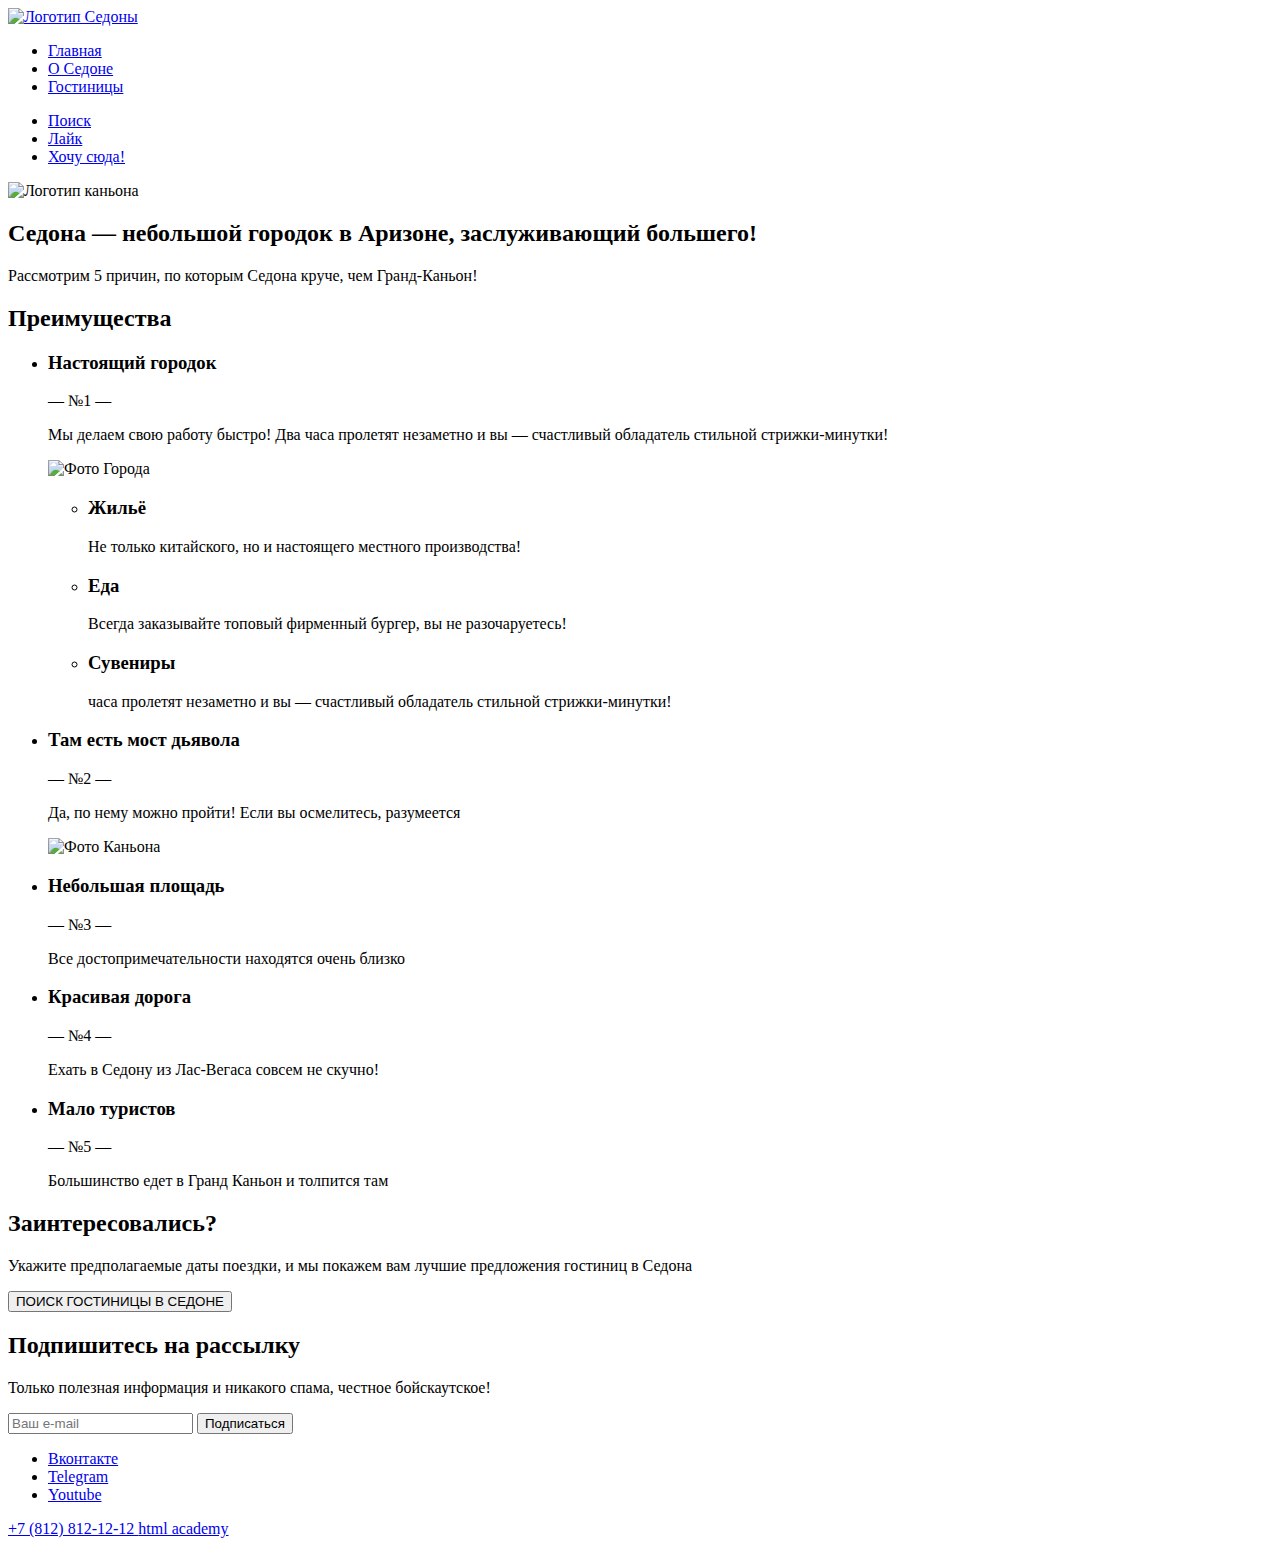
==== index.html @ 9542b3d9 "Дополнительные изменения от 25.05.22" ====
<!DOCTYPE html>
<html lang="ru">
  <head>
    <meta charset="utf-8">
    <title>HTML Academy: Седона</title>
  </head>
  <body>
    <header class="page-header">
      <nav class="navigation">
        <a class="navigation-logo" href="index.html">
          <img class="page-header-logo" alt="Логотип Седоны" src="#">
        </a>
        <ul class="navigation-list">
          <li class="navigation-item">
            <a class="navigation-link" href="#">Главная</a>
          </li>
          <li class="navigation-item">
            <a class="navigation-link" href="catalog.html">О Седоне</a>
          </li>
          <li class="navigation-item">
            <a class="navigation-link" href="catalog.html">Гостиницы</a>
          </li>
        </ul>
        <ul class="navigation-list user-navigation">
          <li class="navigation-item">
            <a class="navigation-link" href="#">Поиск</a>
          </li>
          <li class="navigation-item">
            <a class="navigation-link" href="#">Лайк</a>
          </li>
          <li class="navigation-item">
            <a class="navigation-link" href="#">Хочу сюда!</a>
          </li>
        </ul>
      </nav>
    </header>
    <main class="main-index">
      <div class="welcome-logo">
        <img class="logo-canyon" src="#" alt="Логотип каньона">
      </div>
      <section class="intro">
        <h2 class="intro-title">
          Седона — небольшой городок в Аризоне, заслуживающий большего!
        </h2>
        <p class="intro-text">
          Рассмотрим 5 причин, по которым Седона круче, чем Гранд-Каньон!
        </p>
      </section>
      <section class="advantages">
        <h2 class="visually-hidden">Преимущества</h2>
        <ul class="advantages-list">
          <li class="advantages-item">
            <h3 class="advantages-title">Настоящий городок</h3>
            <p class="advantages-serial-number">— №1 —</p>
            <p class="advantages-list-text">Мы делаем свою работу быстро! Два часа пролетят незаметно и вы — счастливый обладатель стильной стрижки-минутки!</p>
            <img class="advantages-image" src="#" alt="Фото Города">
            <ul class="advantages-extra-list">
              <li class="advantages-extra-list-item">
                <h3 class="advantages-extra-list-title">Жильё</h3>
                <p class="advantages-list-text">Не только китайского, но и настоящего местного производства!</p>
              </li>
              <li class="advantages-extra-list-item">
                <h3 class="advantages-extra-list-title">Еда</h3>
                <p class="advantages-list-text">Всегда заказывайте топовый фирменный бургер, вы не разочаруетесь!</p>
              </li>
              <li class="advantages-extra-list-item">
                <h3 class="advantages-extra-list-title">Сувениры</h3>
                <p class="advantages-list-text">часа пролетят незаметно и вы — счастливый обладатель стильной стрижки-минутки!</p>
              </li>
            </ul>
          </li>
          <li class="advantages-item">
            <h3 class="advantages-title">Там есть мост дьявола</h3>
            <p class="advantages-serial-number">— №2 —</p>
            <p class="advantages-list-text">Да, по нему можно пройти! Если вы осмелитесь, разумеется</p>
            <img class="advantages-image" src="#" alt="Фото Каньона">
          </li>
          <li class="advantages-item">
            <h3 class="advantages-title">Небольшая площадь</h3>
            <p class="advantages-serial-number">— №3 —</p>
            <p class="advantages-list-text">Все достопримечательности находятся очень близко</p>
          </li>
          <li class="advantages-item">
            <h3 class="advantages-title">Красивая дорога</h3>
            <p class="advantages-serial-number">— №4 —</p>
            <p class="advantages-list-text">Ехать в Седону из Лас-Вегаса совсем не скучно!</p>
          </li>
          <li class="advantages-item">
            <h3 class="advantages-title">Мало туристов</h3>
            <p class="advantages-serial-number">— №5 —</p>
            <p class="advantages-list-text">Большинство едет в Гранд Каньон и толпится там</p>
          </li>
        </ul>
      </section>
      <section class="search-hotels-intro">
        <h2 class="search-hotels-intro-title">
         Заинтересовались?
        </h2>
        <p class="search-hotels-intro-text">
          Укажите предполагаемые даты поездки, и мы покажем вам лучшие предложения гостиниц в Седона
        </p>
        <button class="button search-hotels-intro-button" type="submit">ПОИСК ГОСТИНИЦЫ В СЕДОНЕ</button>
      </section>
      <section class="newsletter">
        <h2 class="newsletter-title">
          Подпишитесь на рассылку
        </h2>
        <p class="newsletter-text">
          Только полезная информация и никакого спама, честное бойскаутское!
        </p>
        <form class="newsletter-input" action="https://echo.htmlacademy.ru/" method="post">
          <input type="text" id="newsletter-input" name="newsletter-input" placeholder="Ваш e-mail">
          <button class="button newsletter-button" type="submit">Подписаться</button>
        </form>
      </section>
    </main>
    <footer class="page-footer">
      <ul class="social-list">
        <li class="social-item">
          <a class="social-link" href="https://vk.com/htmlacademy">
            <span class="visually-hidden">Вконтакте</span>
          </a>
        </li>
        <li class="social-item">
          <a class="social-link" href="https://t.me/htmlacademy">
            <span class="visually-hidden">Telegram</span>
          </a>
        </li>
        <li class="social-item">
          <a class="social-link" href="https://www.youtube.com/user/htmlacademy">
            <span class="visually-hidden">Youtube</span>
          </a>
        </li>
      </ul>
      <a class="footer-phone-link" href="tel:+78128121212">
        +7 (812) 812-12-12
      </a>
      <a class="copyright-link" href="https://htmlacademy.ru">
        <span class="visually-hidden">html academy</span>
      </a>
    </footer>
  </body>
</html>
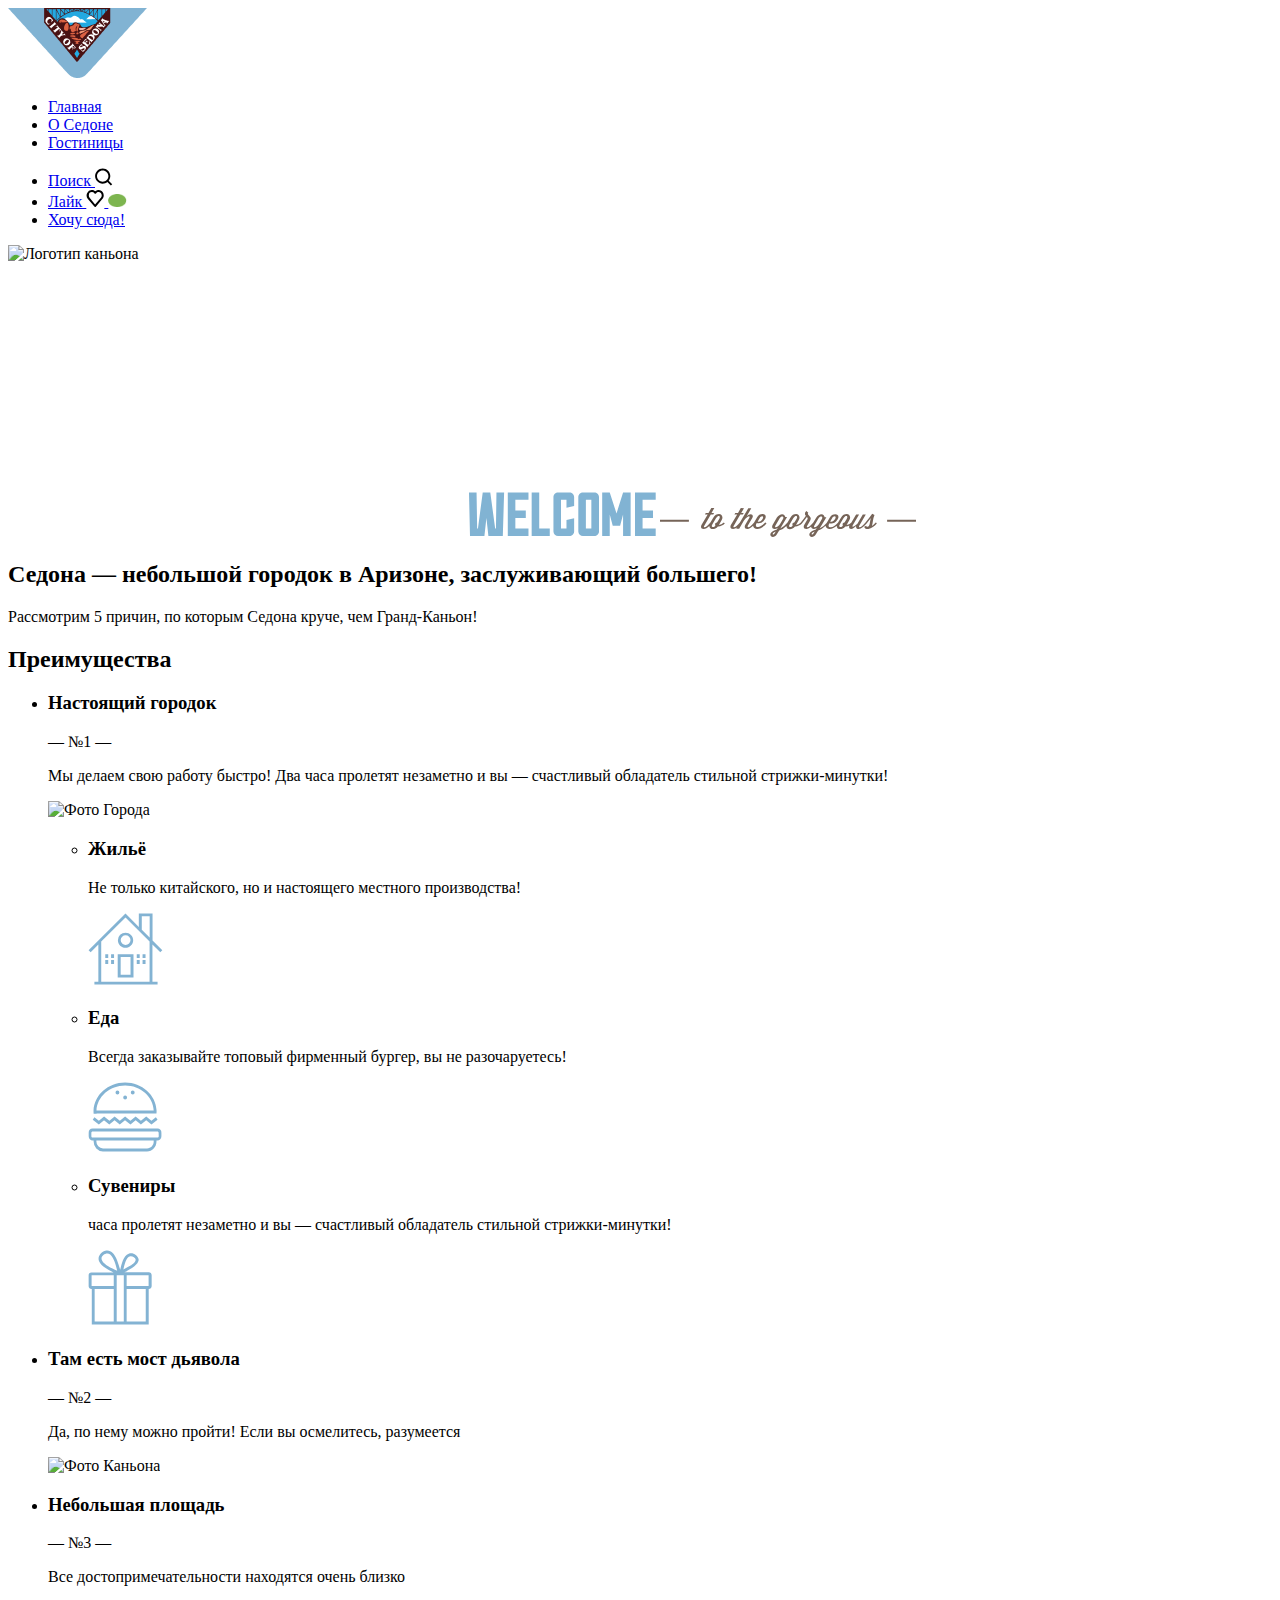
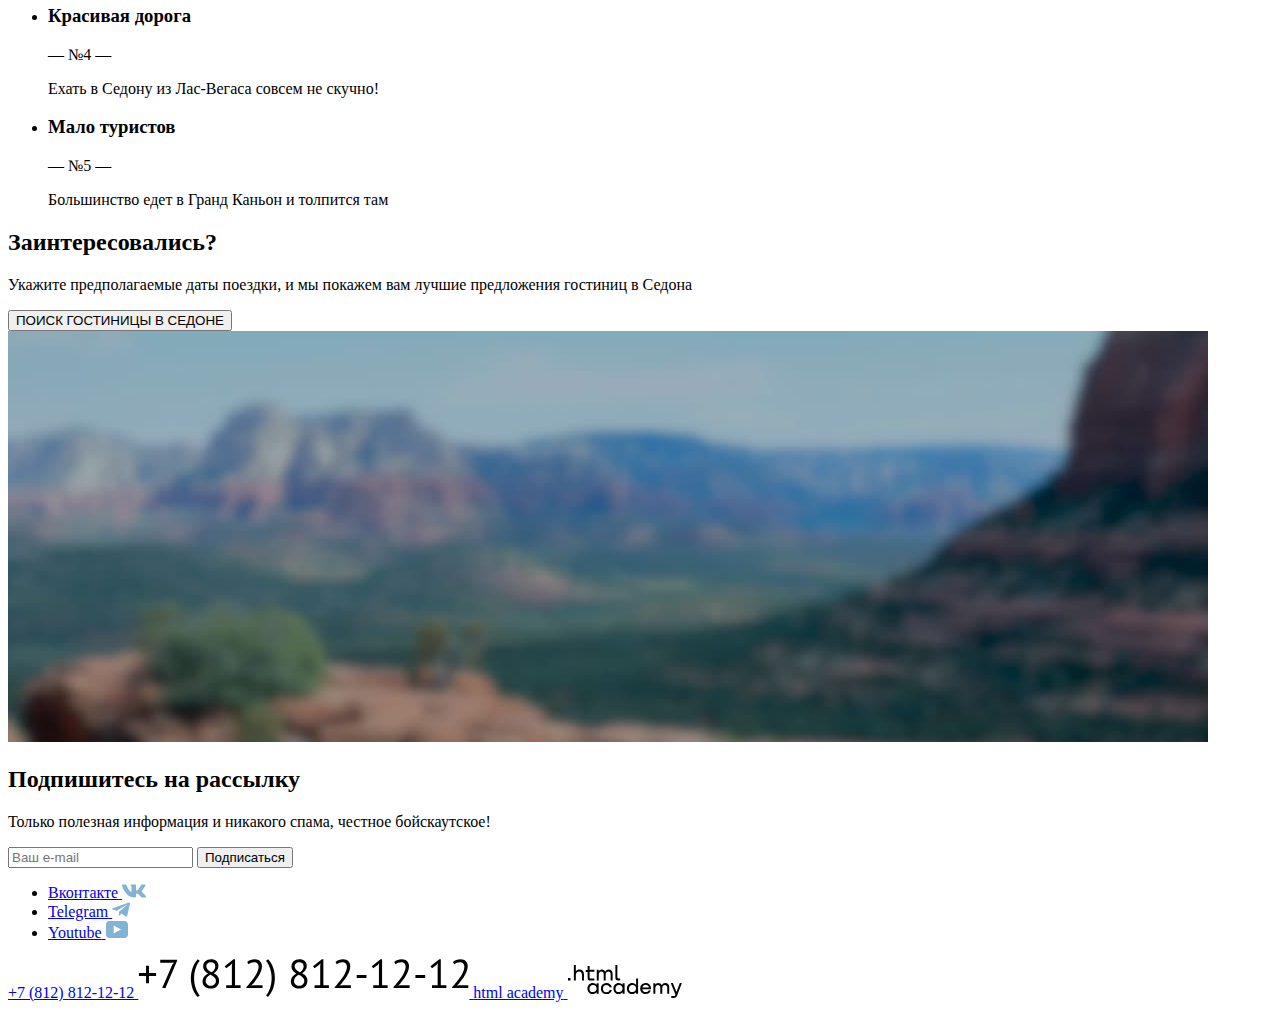
==== commit f7cf64ed: "Подключение графики 28.05.22" ====
--- a/index.html
+++ b/index.html
@@ -8,7 +8,7 @@
     <header class="page-header">
       <nav class="navigation">
         <a class="navigation-logo" href="index.html">
-          <img class="page-header-logo" alt="Логотип Седоны" src="#">
+          <img class="page-header-logo" alt="Логотип Седоны" src="images/logo.png" width="139" height="70">
         </a>
         <ul class="navigation-list">
           <li class="navigation-item">
@@ -23,10 +23,21 @@
         </ul>
         <ul class="navigation-list user-navigation">
           <li class="navigation-item">
-            <a class="navigation-link" href="#">Поиск</a>
+            <a class="navigation-link" href="#">
+              <span class="visually-hidden">
+                Поиск
+              </span>
+              <img class="page-header-search" alt="Поиск" src="images/search.svg" width="18.05" height="18.1">
+            </a>
           </li>
           <li class="navigation-item">
-            <a class="navigation-link" href="#">Лайк</a>
+            <a class="navigation-link" href="#">
+              <span class="visually-hidden">
+                Лайк
+              </span>
+              <img class="page-header-like" alt="Лайк" src="images/favorite.svg" width="18.05" height="17">
+              <img class="page-header-number-like" alt="Количество лайков" src="images/rectangle.png" width="19.05" height="13">
+            </a>
           </li>
           <li class="navigation-item">
             <a class="navigation-link" href="#">Хочу сюда!</a>
@@ -36,7 +47,11 @@
     </header>
     <main class="main-index">
       <div class="welcome-logo">
-        <img class="logo-canyon" src="#" alt="Логотип каньона">
+        <img class="logo-canyon" src="images/index-background.jpg" alt="Логотип каньона" width="1200" height="485">
+        <img class="logo-canyon-footer" src="images/index-background-footer.svg" alt="Нижняя часть логотипа" width="1200" height="57">
+        <img class="signature-sedona" alt="Седона приветствие" src="images/sedona.svg" width="456.7" height="212.77">
+        <img class="signature-welcome" alt="Welcome" src="images/welcome.svg" width="187.7" height="44.7">
+        <img class="signature" alt="To the gorgeous" src="images/gorgeous.svg" width="256" height="28.78">
       </div>
       <section class="intro">
         <h2 class="intro-title">
@@ -53,42 +68,45 @@
             <h3 class="advantages-title">Настоящий городок</h3>
             <p class="advantages-serial-number">— №1 —</p>
             <p class="advantages-list-text">Мы делаем свою работу быстро! Два часа пролетят незаметно и вы — счастливый обладатель стильной стрижки-минутки!</p>
-            <img class="advantages-image" src="#" alt="Фото Города">
+            <img class="advantages-image" src="images/city.jpg" alt="Фото Города" width="800" height="384">
             <ul class="advantages-extra-list">
               <li class="advantages-extra-list-item">
                 <h3 class="advantages-extra-list-title">Жильё</h3>
-                <p class="advantages-list-text">Не только китайского, но и настоящего местного производства!</p>
+                <p class="advantages-extra-list-text">Не только китайского, но и настоящего местного производства!</p>
+                <img class="logo-home" alt="Логотип жилья" src="images/home.svg" width="74.7" height="72">
               </li>
               <li class="advantages-extra-list-item">
                 <h3 class="advantages-extra-list-title">Еда</h3>
-                <p class="advantages-list-text">Всегда заказывайте топовый фирменный бургер, вы не разочаруетесь!</p>
+                <p class="advantages-extra-list-text">Всегда заказывайте топовый фирменный бургер, вы не разочаруетесь!</p>
+                <img class="logo-food" alt="Логотип еды" src="images/food.svg" width="73.81" height="70">
               </li>
               <li class="advantages-extra-list-item">
                 <h3 class="advantages-extra-list-title">Сувениры</h3>
-                <p class="advantages-list-text">часа пролетят незаметно и вы — счастливый обладатель стильной стрижки-минутки!</p>
+                <p class="advantages-extra-list-text">часа пролетят незаметно и вы — счастливый обладатель стильной стрижки-минутки!</p>
+                <img class="logo-gift" alt="Логотип подарка" src="images/gift.svg" width="64" height="75.95">
               </li>
             </ul>
           </li>
           <li class="advantages-item">
             <h3 class="advantages-title">Там есть мост дьявола</h3>
             <p class="advantages-serial-number">— №2 —</p>
-            <p class="advantages-list-text">Да, по нему можно пройти! Если вы осмелитесь, разумеется</p>
-            <img class="advantages-image" src="#" alt="Фото Каньона">
+            <p class="advantages-extra-list-text">Да, по нему можно пройти! Если вы осмелитесь, разумеется</p>
+            <img class="advantages-image" src="images/canyon.jpg" alt="Фото Каньона" width="800" height="384">
           </li>
           <li class="advantages-item">
             <h3 class="advantages-title">Небольшая площадь</h3>
             <p class="advantages-serial-number">— №3 —</p>
-            <p class="advantages-list-text">Все достопримечательности находятся очень близко</p>
+            <p class="advantages-extra-list-text">Все достопримечательности находятся очень близко</p>
           </li>
           <li class="advantages-item">
             <h3 class="advantages-title">Красивая дорога</h3>
             <p class="advantages-serial-number">— №4 —</p>
-            <p class="advantages-list-text">Ехать в Седону из Лас-Вегаса совсем не скучно!</p>
+            <p class="advantages-extra-list-text">Ехать в Седону из Лас-Вегаса совсем не скучно!</p>
           </li>
           <li class="advantages-item">
             <h3 class="advantages-title">Мало туристов</h3>
             <p class="advantages-serial-number">— №5 —</p>
-            <p class="advantages-list-text">Большинство едет в Гранд Каньон и толпится там</p>
+            <p class="advantages-extra-list-text">Большинство едет в Гранд Каньон и толпится там</p>
           </li>
         </ul>
       </section>
@@ -102,6 +120,7 @@
         <button class="button search-hotels-intro-button" type="submit">ПОИСК ГОСТИНИЦЫ В СЕДОНЕ</button>
       </section>
       <section class="newsletter">
+        <img class="newsletter-image" src="images/background-footer.jpeg" alt="Фото Каньона" width="1200" height="411">
         <h2 class="newsletter-title">
           Подпишитесь на рассылку
         </h2>
@@ -119,24 +138,29 @@
         <li class="social-item">
           <a class="social-link" href="https://vk.com/htmlacademy">
             <span class="visually-hidden">Вконтакте</span>
+            <img class="vk-logo" src="images/vk.svg" alt="Лого вконтакте" width="24" height="14">
           </a>
         </li>
         <li class="social-item">
           <a class="social-link" href="https://t.me/htmlacademy">
             <span class="visually-hidden">Telegram</span>
+            <img class="telegram-logo" src="images/telegram.svg" alt="Лого телеграм" width="18" height="15.1">
           </a>
         </li>
         <li class="social-item">
           <a class="social-link" href="https://www.youtube.com/user/htmlacademy">
             <span class="visually-hidden">Youtube</span>
+            <img class="youtube-logo" src="images/you-tube.svg" alt="Лого ютуб" width="22" height="17">
           </a>
         </li>
       </ul>
       <a class="footer-phone-link" href="tel:+78128121212">
         +7 (812) 812-12-12
+        <img class="image-phone" src="images/phone.svg" alt="+7(812)812-12-12" width="331" height="40">
       </a>
       <a class="copyright-link" href="https://htmlacademy.ru">
         <span class="visually-hidden">html academy</span>
+        <img class="logo-htmlacademy" src="images/html-academy.svg" alt="Лого htmlacademy" width="114.9" height="32.9">
       </a>
     </footer>
   </body>
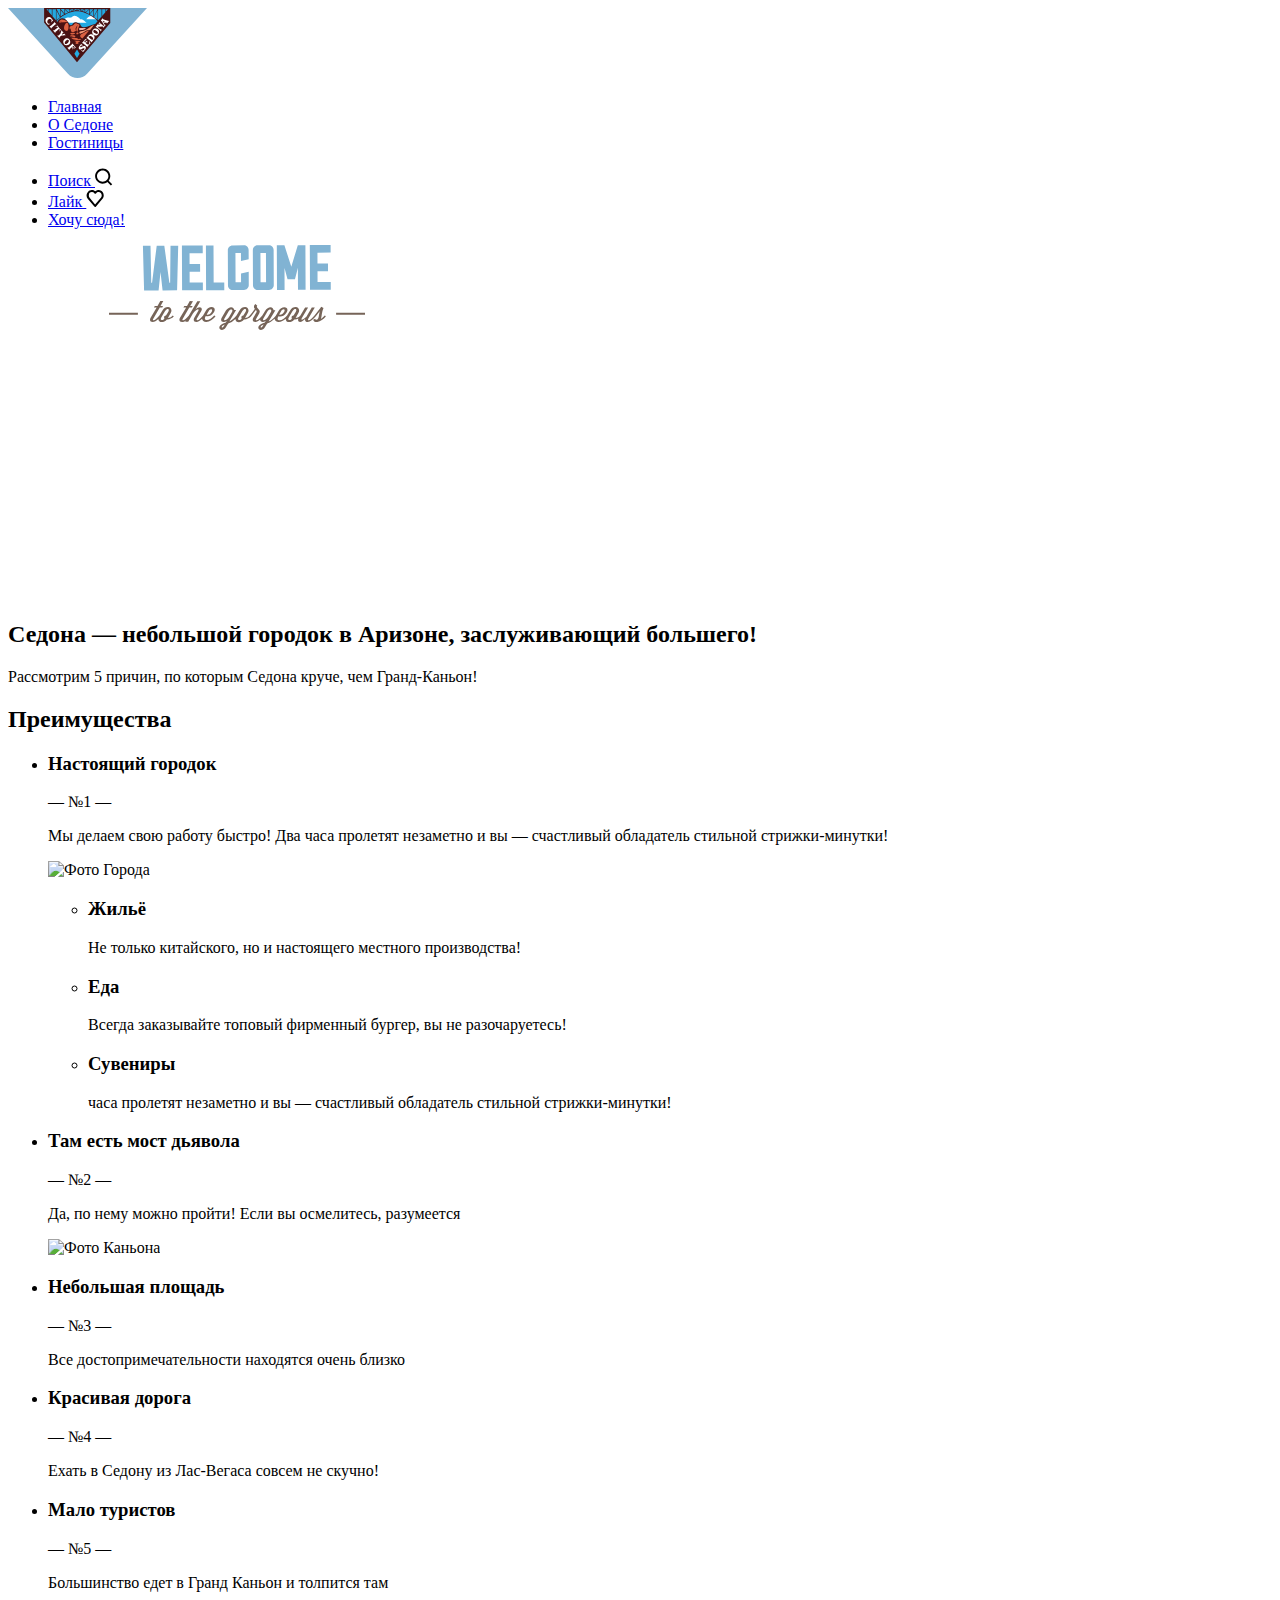
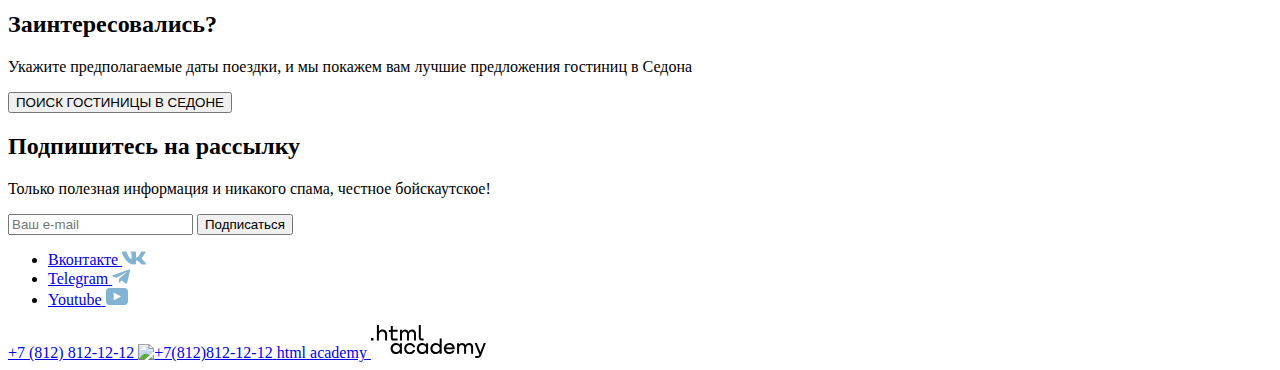
==== commit efa8420a: "Доп.изменения 28.05.22" ====
--- a/index.html
+++ b/index.html
@@ -8,7 +8,7 @@
     <header class="page-header">
       <nav class="navigation">
         <a class="navigation-logo" href="index.html">
-          <img class="page-header-logo" alt="Логотип Седоны" src="images/logo.png" width="139" height="70">
+          <img class="page-header-logo" alt="Логотип Седоны" src="images/logo.svg" width="139" height="70">
         </a>
         <ul class="navigation-list">
           <li class="navigation-item">
@@ -36,7 +36,6 @@
                 Лайк
               </span>
               <img class="page-header-like" alt="Лайк" src="images/favorite.svg" width="18.05" height="17">
-              <img class="page-header-number-like" alt="Количество лайков" src="images/rectangle.png" width="19.05" height="13">
             </a>
           </li>
           <li class="navigation-item">
@@ -47,11 +46,7 @@
     </header>
     <main class="main-index">
       <div class="welcome-logo">
-        <img class="logo-canyon" src="images/index-background.jpg" alt="Логотип каньона" width="1200" height="485">
-        <img class="logo-canyon-footer" src="images/index-background-footer.svg" alt="Нижняя часть логотипа" width="1200" height="57">
-        <img class="signature-sedona" alt="Седона приветствие" src="images/sedona.svg" width="456.7" height="212.77">
-        <img class="signature-welcome" alt="Welcome" src="images/welcome.svg" width="187.7" height="44.7">
-        <img class="signature" alt="To the gorgeous" src="images/gorgeous.svg" width="256" height="28.78">
+        <img class="image-welcome" alt="Welcome" src="images/welcome.svg" width="458" height="352">
       </div>
       <section class="intro">
         <h2 class="intro-title">
@@ -73,40 +68,37 @@
               <li class="advantages-extra-list-item">
                 <h3 class="advantages-extra-list-title">Жильё</h3>
                 <p class="advantages-extra-list-text">Не только китайского, но и настоящего местного производства!</p>
-                <img class="logo-home" alt="Логотип жилья" src="images/home.svg" width="74.7" height="72">
               </li>
               <li class="advantages-extra-list-item">
                 <h3 class="advantages-extra-list-title">Еда</h3>
                 <p class="advantages-extra-list-text">Всегда заказывайте топовый фирменный бургер, вы не разочаруетесь!</p>
-                <img class="logo-food" alt="Логотип еды" src="images/food.svg" width="73.81" height="70">
               </li>
               <li class="advantages-extra-list-item">
                 <h3 class="advantages-extra-list-title">Сувениры</h3>
                 <p class="advantages-extra-list-text">часа пролетят незаметно и вы — счастливый обладатель стильной стрижки-минутки!</p>
-                <img class="logo-gift" alt="Логотип подарка" src="images/gift.svg" width="64" height="75.95">
               </li>
             </ul>
           </li>
           <li class="advantages-item">
             <h3 class="advantages-title">Там есть мост дьявола</h3>
             <p class="advantages-serial-number">— №2 —</p>
-            <p class="advantages-extra-list-text">Да, по нему можно пройти! Если вы осмелитесь, разумеется</p>
+            <p class="advantages-list-text">Да, по нему можно пройти! Если вы осмелитесь, разумеется</p>
             <img class="advantages-image" src="images/canyon.jpg" alt="Фото Каньона" width="800" height="384">
           </li>
           <li class="advantages-item">
             <h3 class="advantages-title">Небольшая площадь</h3>
             <p class="advantages-serial-number">— №3 —</p>
-            <p class="advantages-extra-list-text">Все достопримечательности находятся очень близко</p>
+            <p class="advantages-list-text">Все достопримечательности находятся очень близко</p>
           </li>
           <li class="advantages-item">
             <h3 class="advantages-title">Красивая дорога</h3>
             <p class="advantages-serial-number">— №4 —</p>
-            <p class="advantages-extra-list-text">Ехать в Седону из Лас-Вегаса совсем не скучно!</p>
+            <p class="advantages-list-text">Ехать в Седону из Лас-Вегаса совсем не скучно!</p>
           </li>
           <li class="advantages-item">
             <h3 class="advantages-title">Мало туристов</h3>
             <p class="advantages-serial-number">— №5 —</p>
-            <p class="advantages-extra-list-text">Большинство едет в Гранд Каньон и толпится там</p>
+            <p class="advantages-list-text">Большинство едет в Гранд Каньон и толпится там</p>
           </li>
         </ul>
       </section>
@@ -120,7 +112,6 @@
         <button class="button search-hotels-intro-button" type="submit">ПОИСК ГОСТИНИЦЫ В СЕДОНЕ</button>
       </section>
       <section class="newsletter">
-        <img class="newsletter-image" src="images/background-footer.jpeg" alt="Фото Каньона" width="1200" height="411">
         <h2 class="newsletter-title">
           Подпишитесь на рассылку
         </h2>
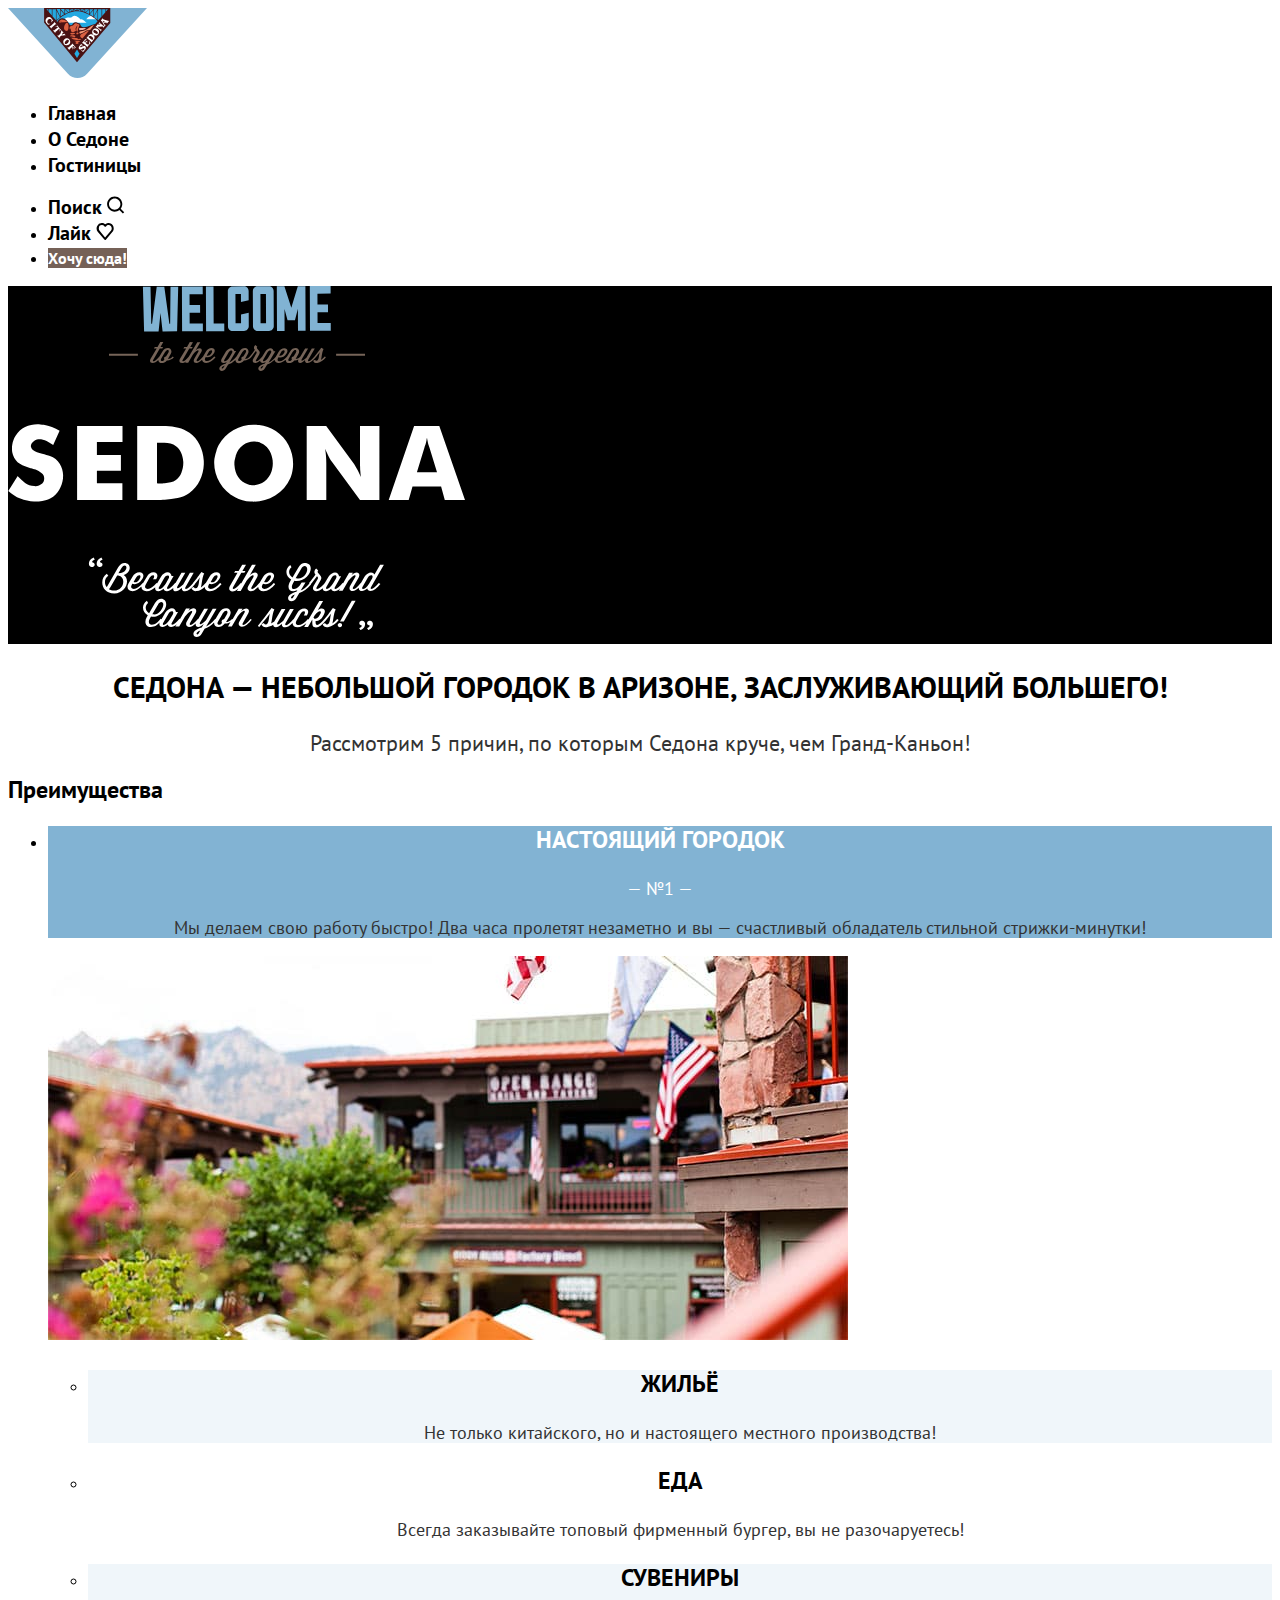
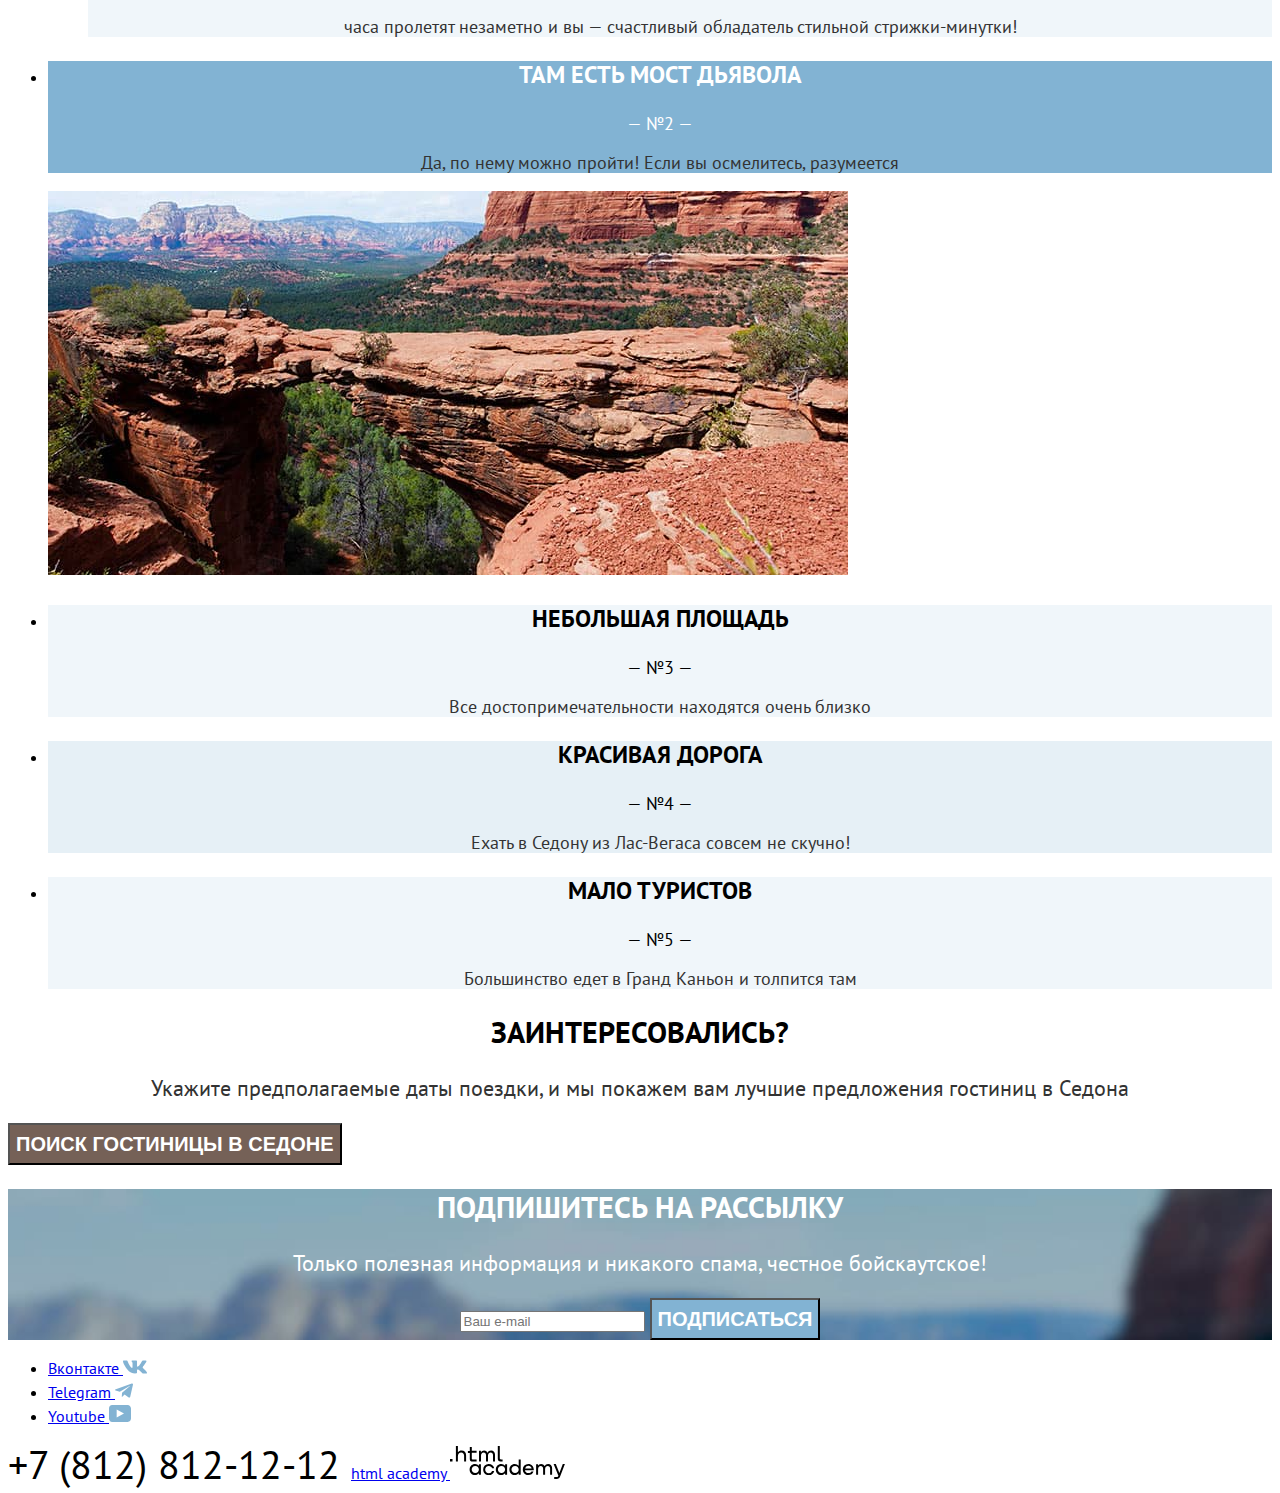
==== commit f9c31396: "Доп.изменения от 03.06.22" ====
--- a/index.html
+++ b/index.html
@@ -3,6 +3,7 @@
   <head>
     <meta charset="utf-8">
     <title>HTML Academy: Седона</title>
+    <link rel="stylesheet" href="styles/styles.css">
   </head>
   <body>
     <header class="page-header">
@@ -38,7 +39,7 @@
               <img class="page-header-like" alt="Лайк" src="images/favorite.svg" width="18.05" height="17">
             </a>
           </li>
-          <li class="navigation-item">
+          <li class="navigation-item navigation-item-extra">
             <a class="navigation-link" href="#">Хочу сюда!</a>
           </li>
         </ul>
@@ -56,52 +57,58 @@
           Рассмотрим 5 причин, по которым Седона круче, чем Гранд-Каньон!
         </p>
       </section>
-      <section class="advantages">
-        <h2 class="visually-hidden">Преимущества</h2>
-        <ul class="advantages-list">
-          <li class="advantages-item">
-            <h3 class="advantages-title">Настоящий городок</h3>
-            <p class="advantages-serial-number">— №1 —</p>
-            <p class="advantages-list-text">Мы делаем свою работу быстро! Два часа пролетят незаметно и вы — счастливый обладатель стильной стрижки-минутки!</p>
-            <img class="advantages-image" src="images/city.jpg" alt="Фото Города" width="800" height="384">
-            <ul class="advantages-extra-list">
-              <li class="advantages-extra-list-item">
-                <h3 class="advantages-extra-list-title">Жильё</h3>
-                <p class="advantages-extra-list-text">Не только китайского, но и настоящего местного производства!</p>
-              </li>
-              <li class="advantages-extra-list-item">
-                <h3 class="advantages-extra-list-title">Еда</h3>
-                <p class="advantages-extra-list-text">Всегда заказывайте топовый фирменный бургер, вы не разочаруетесь!</p>
-              </li>
-              <li class="advantages-extra-list-item">
-                <h3 class="advantages-extra-list-title">Сувениры</h3>
-                <p class="advantages-extra-list-text">часа пролетят незаметно и вы — счастливый обладатель стильной стрижки-минутки!</p>
-              </li>
-            </ul>
-          </li>
-          <li class="advantages-item">
-            <h3 class="advantages-title">Там есть мост дьявола</h3>
-            <p class="advantages-serial-number">— №2 —</p>
-            <p class="advantages-list-text">Да, по нему можно пройти! Если вы осмелитесь, разумеется</p>
-            <img class="advantages-image" src="images/canyon.jpg" alt="Фото Каньона" width="800" height="384">
-          </li>
-          <li class="advantages-item">
-            <h3 class="advantages-title">Небольшая площадь</h3>
-            <p class="advantages-serial-number">— №3 —</p>
-            <p class="advantages-list-text">Все достопримечательности находятся очень близко</p>
-          </li>
-          <li class="advantages-item">
-            <h3 class="advantages-title">Красивая дорога</h3>
-            <p class="advantages-serial-number">— №4 —</p>
-            <p class="advantages-list-text">Ехать в Седону из Лас-Вегаса совсем не скучно!</p>
-          </li>
-          <li class="advantages-item">
-            <h3 class="advantages-title">Мало туристов</h3>
-            <p class="advantages-serial-number">— №5 —</p>
-            <p class="advantages-list-text">Большинство едет в Гранд Каньон и толпится там</p>
-          </li>
-        </ul>
-      </section>
+      <div class="index-columns">
+        <section class="advantages">
+          <h2 class="visually-hidden">Преимущества</h2>
+          <ul class="advantages-list">
+            <li class="advantages-item">
+              <div class="advantages-container-wrapper">
+                <h3 class="advantages-title">Настоящий городок</h3>
+                <p class="advantages-serial-number">— №1 —</p>
+                <p class="advantages-list-text">Мы делаем свою работу быстро! Два часа пролетят незаметно и вы — счастливый обладатель стильной стрижки-минутки!</p>
+              </div>
+              <img class="advantages-image" src="images/city.jpeg" alt="Фото Города" width="800" height="384">
+              <ul class="advantages-extra-list">
+                <li class="advantages-extra-list-item advantages-extra-list-item-wrapper">
+                  <h3 class="advantages-extra-list-title">Жильё</h3>
+                  <p class="advantages-extra-list-text">Не только китайского, но и настоящего местного производства!</p>
+                </li>
+                <li class="advantages-extra-list-item advantages-extra-list-item-tools">
+                  <h3 class="advantages-extra-list-title">Еда</h3>
+                  <p class="advantages-extra-list-text">Всегда заказывайте топовый фирменный бургер, вы не разочаруетесь!</p>
+                </li>
+                <li class="advantages-extra-list-item advantages-extra-list-item-wrapper">
+                  <h3 class="advantages-extra-list-title">Сувениры</h3>
+                  <p class="advantages-extra-list-text">часа пролетят незаметно и вы — счастливый обладатель стильной стрижки-минутки!</p>
+                </li>
+              </ul>
+            </li>
+            <li class="advantages-item">
+              <div class="advantages-container-wrapper">
+                <h3 class="advantages-title">Там есть мост дьявола</h3>
+                <p class="advantages-serial-number">— №2 —</p>
+                <p class="advantages-list-text">Да, по нему можно пройти! Если вы осмелитесь, разумеется</p>
+              </div>
+              <img class="advantages-image" src="images/canyon.jpeg" alt="Фото Каньона" width="800" height="384">
+            </li>
+            <li class="advantages-item advantages-extra-list-item-wrapper">
+              <h3 class="advantages-title">Небольшая площадь</h3>
+              <p class="advantages-serial-number">— №3 —</p>
+              <p class="advantages-list-text">Все достопримечательности находятся очень близко</p>
+            </li>
+            <li class="advantages-item advantages-item-tools">
+              <h3 class="advantages-title">Красивая дорога</h3>
+              <p class="advantages-serial-number">— №4 —</p>
+              <p class="advantages-list-text">Ехать в Седону из Лас-Вегаса совсем не скучно!</p>
+            </li>
+            <li class="advantages-item advantages-extra-list-item-wrapper">
+              <h3 class="advantages-title">Мало туристов</h3>
+              <p class="advantages-serial-number">— №5 —</p>
+              <p class="advantages-list-text">Большинство едет в Гранд Каньон и толпится там</p>
+            </li>
+          </ul>
+        </section>
+      </div>
       <section class="search-hotels-intro">
         <h2 class="search-hotels-intro-title">
          Заинтересовались?
@@ -111,7 +118,7 @@
         </p>
         <button class="button search-hotels-intro-button" type="submit">ПОИСК ГОСТИНИЦЫ В СЕДОНЕ</button>
       </section>
-      <section class="newsletter">
+      <section class="newsletter-index">
         <h2 class="newsletter-title">
           Подпишитесь на рассылку
         </h2>
@@ -147,11 +154,10 @@
       </ul>
       <a class="footer-phone-link" href="tel:+78128121212">
         +7 (812) 812-12-12
-        <img class="image-phone" src="images/phone.svg" alt="+7(812)812-12-12" width="331" height="40">
       </a>
       <a class="copyright-link" href="https://htmlacademy.ru">
         <span class="visually-hidden">html academy</span>
-        <img class="logo-htmlacademy" src="images/html-academy.svg" alt="Лого htmlacademy" width="114.9" height="32.9">
+        <img class="copyright-link-logo" src="images/html-academy.svg" alt="Лого htmlacademy" width="114.9" height="32.9">
       </a>
     </footer>
   </body>
--- a/styles/styles.css
+++ b/styles/styles.css
@@ -0,0 +1,414 @@
+@font-face {
+    font-family: "PT Sans";
+    font-style: normal;
+    font-weight: 400;
+    src: url("../fonts/ptsans-400.woff2") format("woff2");
+    font-display: swap;
+}
+  
+@font-face {
+    font-family: "PT Sans";
+    font-style: normal;
+    font-weight: 700;
+    src: url("../fonts/ptsans-700.woff2") format("woff2");
+    font-display: swap;
+}
+
+body {
+    font-family: "PT Sans", Arial, sans-serif;
+    font-size: 16px;
+    line-height: 24px;
+    color: #000000;
+    background-color: #ffffff;
+}
+
+.page-header {
+    color: #000000;
+    background-color: #ffffff;
+}
+
+.navigation-link {
+    font-family: "PT Sans", Arial, sans-serif;
+    font-size: 20px ;
+    line-height: 26px;
+    font-weight: 700;
+    text-align: center;
+    color: #000000;
+    background-color: #ffffff;
+    text-decoration: none;
+}
+
+.navigation-item-extra .navigation-link {
+    color: #ffffff;
+    background-color: #756157;
+    font-size: 16px;
+    line-height: 20px;
+    font-weight: 700;
+    text-align: center;
+}
+
+.welcome-logo  {
+    color: #ffffff;
+    background-color: #000000;
+    background-image: url("../images/index-background.jpg");
+    background-size: 100% auto;
+    background-repeat: no-repeat;
+}
+
+.intro .intro-title {
+    font-size: 30px;
+    line-height: 36px;
+    font-weight: 700;
+    text-transform: uppercase;
+    text-align: center;
+}
+
+.intro .intro-text {
+    color: #333333;
+    font-size: 22px;
+    line-height: 26px;
+    font-weight: 400;
+    text-align: center;
+}
+  
+.advantages-container-wrapper {
+    color: #ffffff;
+    background-color: #82B3D3;
+}
+
+.advantages-title {
+    font-size: 24px;
+    line-height: 28px;
+    font-weight: 700;
+    text-align: center;
+    text-transform: uppercase;
+}
+
+.advantages-serial-number {
+    font-size: 18px;
+    line-height: 21px;
+    font-weight: 400;
+    text-align: center;
+}
+
+.advantages-list-text {
+    color:#333333;
+    font-size: 18px;
+    line-height: 21px;
+    font-weight: 400;
+    text-align: center;
+}
+
+.advantages-extra-list-title {
+    font-size: 24px;
+    line-height: 28px;
+    font-weight: 700;
+    text-align: center;
+    text-transform: uppercase;
+}
+
+.advantages-extra-list-text {
+    color:#333333;
+    font-size: 18px;
+    line-height: 21px;
+    font-weight: 400;
+    text-align: center;
+}
+
+.advantages-extra-list-item-wrapper {
+    background-color: #F0F6FA;
+}
+
+.advantages-extra-list-item-tools {
+    background-color: #ffffff;
+}
+
+.advantages-item-tools {
+    background-color:#E6F0F6;
+}
+
+.search-hotels-intro {
+    color:#000000;
+    background-color:#ffffff;
+}
+
+.search-hotels-intro .search-hotels-intro-title {
+    font-size: 30px;
+    line-height: 36px;
+    font-weight: 700;
+    text-transform: uppercase;
+    text-align: center;
+}
+
+.search-hotels-intro .search-hotels-intro-text {
+    color:#333333;
+    font-size: 22px;
+    line-height: 26px;
+    font-weight: 400;
+    text-align: center;
+}
+
+.search-hotels-intro-button {
+    color:#ffffff;
+    background-color: #756157;
+    font-size: 20px;
+    line-height: 36px;
+    font-weight: 700;
+    text-transform: uppercase;
+    text-align: center;
+}
+
+.newsletter-index {
+    color:#000000;
+    background-color: #ffffff;
+    background-image: url("../images/background-footer.jpeg");
+    background-size: 100% auto;
+    background-repeat: no-repeat;
+}
+
+.newsletter-index .newsletter-title {
+    color:#ffffff;
+    font-size: 30px;
+    line-height: 36px;
+    font-weight: 700;
+    text-align: center;
+    text-transform: uppercase;
+}
+
+.newsletter-index .newsletter-text {
+    color:#ffffff;
+    font-size: 22px;
+    line-height: 26px;
+    font-weight: 400;
+    text-align: center;
+}
+
+.newsletter-input {
+    font-size: 18px;
+    line-height: 21px;
+    font-weight: 400;
+    text-align: center;
+}
+
+.newsletter-button {
+    color:#ffffff;
+    background-color: #82B3D3;
+    font-size: 20px;
+    line-height: 36px;
+    font-weight: 700;
+    text-align: center;
+    text-transform: uppercase;
+}
+
+.footer-phone-link {
+    color:#000000;
+    background-color: #ffffff;
+    font-size: 40px;
+    line-height: 40px;
+    font-weight: 400;
+    text-align: center;
+    text-decoration: none;
+}
+
+.main-header {
+    color:#000000;
+    background-color: #ffffff;
+    background-image: url("../images/background-catalog.jpeg");
+    background-size: 100% auto;
+    background-repeat: no-repeat;
+}
+
+.inner-header .inner-header-title {
+    font-family: "PT Sans", Arial, sans-serif;
+    color:#ffffff;
+    font-size: 60px;
+    line-height: 78px;
+    font-weight: 700;
+    text-align: left;
+}
+
+.breadcrumbs-link {
+    color:#ffffff;
+    font-size: 16px;
+    line-height: 21px;
+    font-weight: 400;
+    text-align: center;
+}
+
+.filters-legend {
+    color:#ffffff;
+    font-size: 20px;
+    line-height: 26px;
+    font-weight: 700;
+    text-align: left;
+}
+
+.filters-label {
+    color:#ffffff;
+    font-size: 18px;
+    line-height: 21px;
+    font-weight: 400;
+    text-align: left;
+}
+
+.select-button {
+    color: #ffffff;
+    background-color: #82B3D3;
+    font-size: 16px;
+    line-height: 20px;
+    font-weight: 700;
+    text-align: center;
+}
+
+.number-of-hotels {
+    font-size: 30px;
+    line-height: 36px;
+    font-weight: 700;
+    text-align: left;
+}
+
+.select-control {
+    font-size: 18px;
+    line-height: 21px;
+    font-weight: 400;
+    text-align: left;
+}
+
+.view-type-link-first {
+    color: #000000;
+    background-color: #ffffff;
+    background-image: url("../images/icon-table-1.svg");
+    background-size: 100% auto;
+    background-repeat: no-repeat;
+}
+
+.view-type-link-second {
+    color: #000000;
+    background-color: #ffffff;
+    background-image: url("../images/icon-table-2.svg");
+    background-size: 100% auto;
+    background-repeat: no-repeat;
+}
+
+.view-type-link-three {
+    color: #000000;
+    background-color: #ffffff;
+    background-image: url("../images/icon-table-3.svg");
+    background-size: 100% auto;
+    background-repeat: no-repeat;
+}
+
+.catalog-card-title {
+    font-size: 24px;
+    line-height: 28px;
+    font-weight: 700;
+    text-align: left;
+}
+
+.name-catalog-type {
+    color:#333333;
+    font-size: 18px;
+    line-height: 21px;
+    font-weight: 400;
+    text-align: left;
+}
+
+.catalog-card-price {
+    color:#333333;
+    font-size: 18px;
+    line-height: 21px;
+    font-weight: 400;
+    text-align: left; 
+}
+
+.catalog-card-button-wrapper {
+    color: #ffffff;
+    background-color: #756157;
+    font-size: 16px;
+    line-height: 20px;
+    font-weight: 700;
+    text-align: center;
+    text-decoration: none;
+}
+
+.catalog-card-button {
+    color: #ffffff;
+    background-color:#82B3D3;
+    font-size: 16px;
+    line-height: 20px;
+    font-weight: 700;
+    text-align: center; 
+    text-decoration: none;
+}
+
+.button-insert {
+    color: #ffffff;
+    background-color:#7DB54F;
+    font-size: 16px;
+    line-height: 20px;
+    font-weight: 700;
+    text-align: center;
+    text-decoration: none;
+}
+
+.rating {
+    color:#333333;
+    background-color:#F2F2F2;
+    font-size: 16px;
+    line-height: 20px;
+    font-weight: 400;
+    text-align: center;
+}
+
+.pagination-current {
+    background-color: #f2f2f2;
+    font-size: 20px;
+    line-height: 36px;
+    font-weight: 700;
+    text-align: center;
+}
+
+.pagination-link {
+    background-color: #83B3D3;
+    color: #ffffff;
+    font-size: 20px;
+    line-height: 36px;
+    font-weight: 700;
+    text-align: center;
+    text-decoration: none;
+}
+
+.items-per-page {
+    color: #333333;
+    font-size: 18px;
+    line-height: 21px;
+    font-weight: 400;
+    text-align: left;
+}
+
+.select-control-number {
+    color: #333333;
+    font-size: 18px;
+    line-height: 21px;
+    font-weight: 400;
+    text-align: left;
+}
+
+.newsletter-catalog .newsletter-title {
+    color:#000000;
+    background-color: #ffffff;
+    font-size: 30px;
+    line-height: 36px;
+    font-weight: 700;
+    text-align: center;
+    text-transform: uppercase;
+}
+
+.newsletter-catalog .newsletter-text {
+    color:#000000;
+    background-color: #ffffff;
+    font-size: 22px;
+    line-height: 26px;
+    font-weight: 400;
+    text-align: center;
+}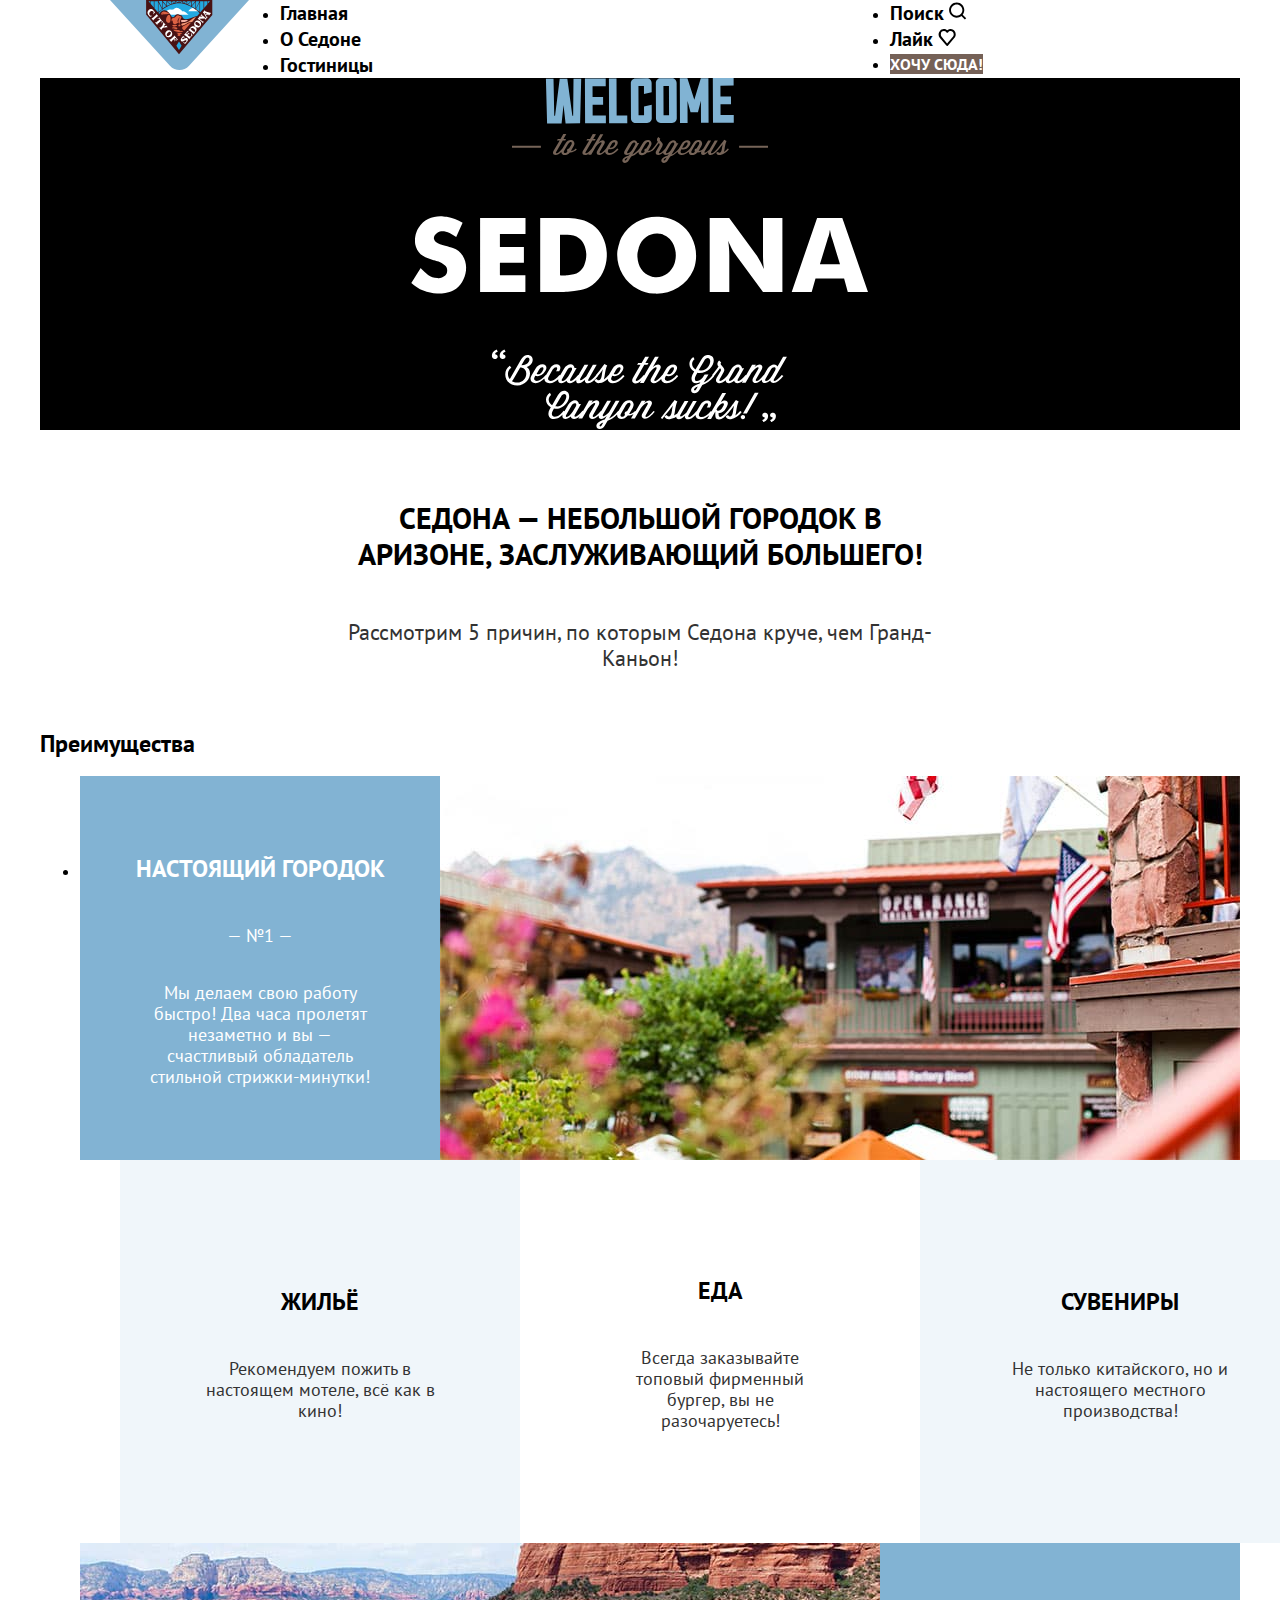
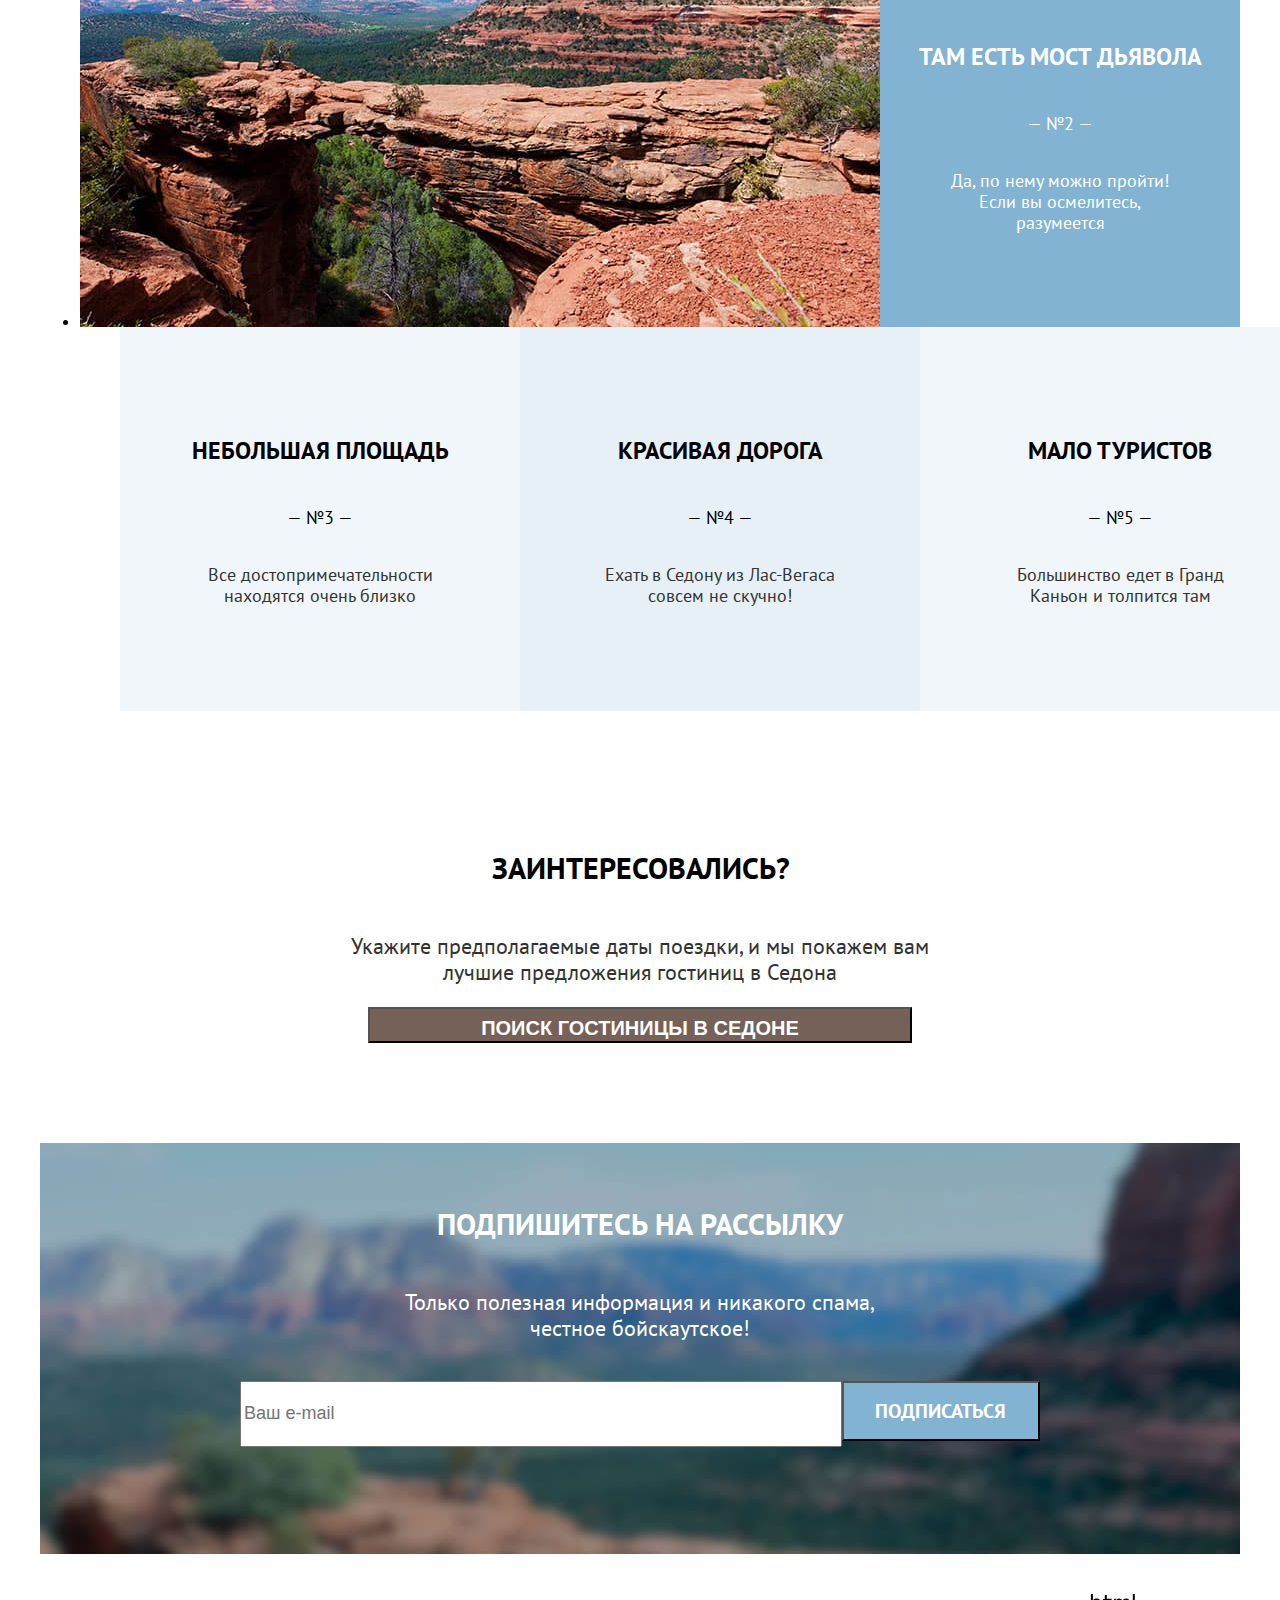
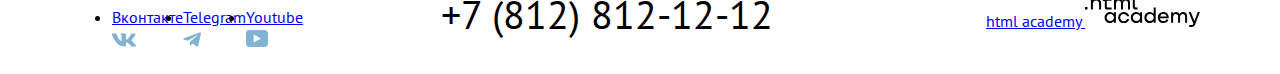
==== commit 82326b02: "Изменения index.html" ====
--- a/index.html
+++ b/index.html
@@ -45,91 +45,99 @@
         </ul>
       </nav>
     </header>
-    <main class="main-index">
-      <div class="welcome-logo">
-        <img class="image-welcome" alt="Welcome" src="images/welcome.svg" width="458" height="352">
-      </div>
-      <section class="intro">
-        <h2 class="intro-title">
-          Седона — небольшой городок в Аризоне, заслуживающий большего!
-        </h2>
-        <p class="intro-text">
-          Рассмотрим 5 причин, по которым Седона круче, чем Гранд-Каньон!
-        </p>
-      </section>
-      <div class="index-columns">
-        <section class="advantages">
-          <h2 class="visually-hidden">Преимущества</h2>
-          <ul class="advantages-list">
-            <li class="advantages-item">
-              <div class="advantages-container-wrapper">
-                <h3 class="advantages-title">Настоящий городок</h3>
-                <p class="advantages-serial-number">— №1 —</p>
-                <p class="advantages-list-text">Мы делаем свою работу быстро! Два часа пролетят незаметно и вы — счастливый обладатель стильной стрижки-минутки!</p>
-              </div>
-              <img class="advantages-image" src="images/city.jpeg" alt="Фото Города" width="800" height="384">
+    <main class="main-container main-index">
+      <div class="page-container">
+        <div class="welcome-logo">
+          <img class="image-welcome" alt="Welcome" src="images/welcome.svg" width="458" height="352">
+        </div>
+        <section class="intro">
+          <h2 class="intro-title">
+            Седона — небольшой городок в Аризоне, заслуживающий большего!
+          </h2>
+          <p class="intro-text">
+            Рассмотрим 5 причин, по которым Седона круче, чем Гранд-Каньон!
+          </p>
+        </section>
+        <div class="index-columns">
+          <section class="advantages">
+            <h2 class="visually-hidden">Преимущества</h2>
+            <ul class="advantages-list">
+              <li class="advantages-item">
+                <div class="advantages-container-wrapper">
+                  <div class="advantages-container-wrapper-main">
+                    <h3 class="advantages-title">Настоящий городок</h3>
+                    <p class="advantages-serial-number">— №1 —</p>
+                    <p class="advantages-list-text">Мы делаем свою работу быстро! Два часа пролетят незаметно и вы — счастливый обладатель стильной стрижки-минутки!</p>
+                  </div>
+                  <img class="advantages-image" src="images/city.jpeg" alt="Фото Города" width="800" height="384">
+                </div>
+                <ul class="advantages-extra-list">
+                  <li class="advantages-extra-list-item advantages-extra-list-item-wrapper">
+                    <h3 class="advantages-extra-list-title">Жильё</h3>
+                    <p class="advantages-extra-list-text">Рекомендуем пожить в настоящем мотеле, всё как в кино!</p>
+                  </li>
+                  <li class="advantages-extra-list-item advantages-extra-list-item-tools">
+                    <h3 class="advantages-extra-list-title">Еда</h3>
+                    <p class="advantages-extra-list-text">Всегда заказывайте топовый фирменный бургер, вы не разочаруетесь!</p>
+                  </li>
+                  <li class="advantages-extra-list-item advantages-extra-list-item-wrapper">
+                    <h3 class="advantages-extra-list-title">Сувениры</h3>
+                    <p class="advantages-extra-list-text">Не только китайского, но и настоящего местного производства!</p>
+                  </li>
+                </ul>
+              </li>
+              <li class="advantages-item">
+                <div class="advantages-container-wrapper">
+                  <img class="advantages-image" src="images/canyon.jpeg" alt="Фото Каньона" width="800" height="384">
+                  <div class="advantages-container-wrapper-main">
+                    <h3 class="advantages-title">Там есть мост дьявола</h3>
+                    <p class="advantages-serial-number">— №2 —</p>
+                    <p class="advantages-list-text">Да, по нему можно пройти! Если вы осмелитесь, разумеется</p>
+                  </div>
+                </div>
+              </li>
               <ul class="advantages-extra-list">
-                <li class="advantages-extra-list-item advantages-extra-list-item-wrapper">
-                  <h3 class="advantages-extra-list-title">Жильё</h3>
-                  <p class="advantages-extra-list-text">Не только китайского, но и настоящего местного производства!</p>
+                <li class="advantages-items advantages-extra-list-item advantages-extra-list-item-wrapper">
+                  <h3 class="advantages-title">Небольшая площадь</h3>
+                  <p class="advantages-serial-number">— №3 —</p>
+                  <p class="advantages-list-text">Все достопримечательности находятся очень близко</p>
                 </li>
-                <li class="advantages-extra-list-item advantages-extra-list-item-tools">
-                  <h3 class="advantages-extra-list-title">Еда</h3>
-                  <p class="advantages-extra-list-text">Всегда заказывайте топовый фирменный бургер, вы не разочаруетесь!</p>
+                <li class="advantages-items advantages-extra-list-item advantages-item-tools">
+                  <h3 class="advantages-title">Красивая дорога</h3>
+                  <p class="advantages-serial-number">— №4 —</p>
+                  <p class="advantages-list-text">Ехать в Седону из Лас-Вегаса совсем не скучно!</p>
                 </li>
-                <li class="advantages-extra-list-item advantages-extra-list-item-wrapper">
-                  <h3 class="advantages-extra-list-title">Сувениры</h3>
-                  <p class="advantages-extra-list-text">часа пролетят незаметно и вы — счастливый обладатель стильной стрижки-минутки!</p>
+                <li class="advantages-items advantages-extra-list-item advantages-extra-list-item-wrapper">
+                  <h3 class="advantages-title">Мало туристов</h3>
+                  <p class="advantages-serial-number">— №5 —</p>
+                  <p class="advantages-list-text">Большинство едет в Гранд Каньон и толпится там</p>
                 </li>
               </ul>
-            </li>
-            <li class="advantages-item">
-              <div class="advantages-container-wrapper">
-                <h3 class="advantages-title">Там есть мост дьявола</h3>
-                <p class="advantages-serial-number">— №2 —</p>
-                <p class="advantages-list-text">Да, по нему можно пройти! Если вы осмелитесь, разумеется</p>
-              </div>
-              <img class="advantages-image" src="images/canyon.jpeg" alt="Фото Каньона" width="800" height="384">
-            </li>
-            <li class="advantages-item advantages-extra-list-item-wrapper">
-              <h3 class="advantages-title">Небольшая площадь</h3>
-              <p class="advantages-serial-number">— №3 —</p>
-              <p class="advantages-list-text">Все достопримечательности находятся очень близко</p>
-            </li>
-            <li class="advantages-item advantages-item-tools">
-              <h3 class="advantages-title">Красивая дорога</h3>
-              <p class="advantages-serial-number">— №4 —</p>
-              <p class="advantages-list-text">Ехать в Седону из Лас-Вегаса совсем не скучно!</p>
-            </li>
-            <li class="advantages-item advantages-extra-list-item-wrapper">
-              <h3 class="advantages-title">Мало туристов</h3>
-              <p class="advantages-serial-number">— №5 —</p>
-              <p class="advantages-list-text">Большинство едет в Гранд Каньон и толпится там</p>
-            </li>
-          </ul>
+            </ul>
+          </section>
+        </div>
+        <section class="search-hotels-intro">
+          <h2 class="search-hotels-intro-title">
+          Заинтересовались?
+          </h2>
+          <p class="search-hotels-intro-text">
+            Укажите предполагаемые даты поездки, и мы покажем вам лучшие предложения гостиниц в Седона
+          </p>
+          <button class="button search-hotels-intro-button" type="submit">ПОИСК ГОСТИНИЦЫ В СЕДОНЕ</button>
+        </section>
+        <section class="newsletter-index">
+          <h2 class="newsletter-title">
+            Подпишитесь на рассылку
+          </h2>
+          <p class="newsletter-text">
+            Только полезная информация и никакого спама, честное бойскаутское!
+          </p>
+          <form class="newsletter-input" action="https://echo.htmlacademy.ru/" method="post">
+            <input type="text" id="newsletter-input" name="newsletter-input" placeholder="Ваш e-mail">
+            <button class="button newsletter-button" type="submit">Подписаться</button>
+          </form>
         </section>
       </div>
-      <section class="search-hotels-intro">
-        <h2 class="search-hotels-intro-title">
-         Заинтересовались?
-        </h2>
-        <p class="search-hotels-intro-text">
-          Укажите предполагаемые даты поездки, и мы покажем вам лучшие предложения гостиниц в Седона
-        </p>
-        <button class="button search-hotels-intro-button" type="submit">ПОИСК ГОСТИНИЦЫ В СЕДОНЕ</button>
-      </section>
-      <section class="newsletter-index">
-        <h2 class="newsletter-title">
-          Подпишитесь на рассылку
-        </h2>
-        <p class="newsletter-text">
-          Только полезная информация и никакого спама, честное бойскаутское!
-        </p>
-        <form class="newsletter-input" action="https://echo.htmlacademy.ru/" method="post">
-          <input type="text" id="newsletter-input" name="newsletter-input" placeholder="Ваш e-mail">
-          <button class="button newsletter-button" type="submit">Подписаться</button>
-        </form>
-      </section>
     </main>
     <footer class="page-footer">
       <ul class="social-list">
--- a/styles/styles.css
+++ b/styles/styles.css
@@ -14,7 +14,14 @@
     font-display: swap;
 }
 
+html {
+    height: 100%;
+}
+
 body {
+    margin: 0;
+    display: flex;
+    flex-direction: column;
     font-family: "PT Sans", Arial, sans-serif;
     font-size: 16px;
     line-height: 24px;
@@ -22,10 +29,43 @@
     background-color: #ffffff;
 }
 
+.main-container {
+    flex-grow: 1;
+}
+
 .page-header {
     color: #000000;
     background-color: #ffffff;
 }
+
+.navigation {
+    display: flex;
+    width: 1200px;
+    margin: 0 auto;
+}
+
+.navigation-list {
+    width: 500px;
+    margin: 0;
+    padding: 0;
+}
+
+.user-navigation {
+    max-width: 350px;
+    margin-left: auto;
+}
+
+
+.page-container {
+    width: 1200px;
+    margin: 0 auto;
+}
+
+.image-welcome {
+    display: block;
+    margin: 0 auto;
+}
+
 
 .navigation-link {
     font-family: "PT Sans", Arial, sans-serif;
@@ -45,6 +85,13 @@
     line-height: 20px;
     font-weight: 700;
     text-align: center;
+    text-transform: uppercase;
+}
+
+.navigation-logo {
+    width: 140px;
+    margin-right: 30px;
+    margin-left: 70px;
 }
 
 .welcome-logo  {
@@ -55,7 +102,18 @@
     background-repeat: no-repeat;
 }
 
+.intro {
+    width: 1200px;
+    height: 282px;
+    display: flex;
+    flex-direction: column;
+    justify-content: center;
+    align-items: center;
+}
+
 .intro .intro-title {
+    width: 620px;
+    height: 72px;
     font-size: 30px;
     line-height: 36px;
     font-weight: 700;
@@ -64,6 +122,8 @@
 }
 
 .intro .intro-text {
+    width: 653px;
+    height: 26px;
     color: #333333;
     font-size: 22px;
     line-height: 26px;
@@ -74,6 +134,35 @@
 .advantages-container-wrapper {
     color: #ffffff;
     background-color: #82B3D3;
+    display: flex;
+}
+
+.advantages-container-wrapper-main {
+    width: 400px;
+    display: flex;
+    justify-content: center;
+    flex-direction: column;
+}
+
+.advantages-extra-list {
+    display: flex;
+    flex-direction: row;
+    width: 1200px;
+    height: 383px;
+    justify-content: center;
+}
+
+.advantages-extra-list-item {
+    width: 400px;
+    display: flex;
+    flex-direction: column;
+    justify-content: center;
+}
+
+
+.advantages-items {
+    width: 400px;
+    height: 384px;
 }
 
 .advantages-title {
@@ -91,13 +180,22 @@
     text-align: center;
 }
 
+.advantages-container-wrapper .advantages-list-text {
+    color: #ffffff;
+    background-color: #82B3D3;
+}
+
 .advantages-list-text {
+    width: 230px;
     color:#333333;
     font-size: 18px;
     line-height: 21px;
     font-weight: 400;
     text-align: center;
-}
+    margin-left: auto;
+    margin-right: auto;
+}
+
 
 .advantages-extra-list-title {
     font-size: 24px;
@@ -113,6 +211,9 @@
     line-height: 21px;
     font-weight: 400;
     text-align: center;
+    width: 230px;
+    margin-left: auto;
+    margin-right: auto;
 }
 
 .advantages-extra-list-item-wrapper {
@@ -130,6 +231,12 @@
 .search-hotels-intro {
     color:#000000;
     background-color:#ffffff;
+    width: 1200px;
+    height: 417px;
+    display: flex;
+    flex-direction: column;
+    align-items: center;
+    justify-content: center;
 }
 
 .search-hotels-intro .search-hotels-intro-title {
@@ -138,6 +245,8 @@
     font-weight: 700;
     text-transform: uppercase;
     text-align: center;
+    width: 297px;
+    height: 36px;
 }
 
 .search-hotels-intro .search-hotels-intro-text {
@@ -146,6 +255,8 @@
     line-height: 26px;
     font-weight: 400;
     text-align: center;
+    width: 592px;
+    height: 52px;
 }
 
 .search-hotels-intro-button {
@@ -156,6 +267,8 @@
     font-weight: 700;
     text-transform: uppercase;
     text-align: center;
+    width: 544px;
+    height: 36px;
 }
 
 .newsletter-index {
@@ -164,6 +277,12 @@
     background-image: url("../images/background-footer.jpeg");
     background-size: 100% auto;
     background-repeat: no-repeat;
+    width: 1200px;
+    height: 411px;
+    display: flex;
+    flex-direction: column;
+    align-items: center;
+    justify-content: center;
 }
 
 .newsletter-index .newsletter-title {
@@ -173,6 +292,7 @@
     font-weight: 700;
     text-align: center;
     text-transform: uppercase;
+    margin-top: -50px;
 }
 
 .newsletter-index .newsletter-text {
@@ -181,6 +301,9 @@
     line-height: 26px;
     font-weight: 400;
     text-align: center;
+    width: 475px;
+    height: 52px;
+    margin-bottom: 40px;
 }
 
 .newsletter-input {
@@ -188,9 +311,23 @@
     line-height: 21px;
     font-weight: 400;
     text-align: center;
+    width: 800px;
+    height: 60px;
+    display: flex;
+    flex-direction: row;
+}
+
+input[type="text" i] {
+    width: 600px;
+    height: 60px;
+    font-size: 18px;
+    line-height: 21px;
+    font-weight: 400;
+    text-align: left;
 }
 
 .newsletter-button {
+    font-family: "PT Sans", Arial, sans-serif;
     color:#ffffff;
     background-color: #82B3D3;
     font-size: 20px;
@@ -198,6 +335,8 @@
     font-weight: 700;
     text-align: center;
     text-transform: uppercase;
+    width: 200px;
+    height: 60px;
 }
 
 .footer-phone-link {
@@ -208,6 +347,21 @@
     font-weight: 400;
     text-align: center;
     text-decoration: none;
+}
+
+.page-footer {
+    display: flex;
+    width: 1200px;
+    height: 120px;
+    justify-content: space-between;
+    align-items: center;
+}
+
+.social-list {
+    display: flex;
+    width: 116px;
+    height: 17px;
+    margin-left: 72px;
 }
 
 .main-header {
@@ -252,11 +406,22 @@
 }
 
 .select-button {
+    font-family: "PT Sans", Arial, sans-serif;
     color: #ffffff;
     background-color: #82B3D3;
     font-size: 16px;
     line-height: 20px;
     font-weight: 700;
+    text-align: center;
+    text-transform: uppercase;
+}
+
+.reset-button {
+    font-family: "PT Sans", Arial, sans-serif;
+    color: #ffffff;
+    font-size: 16px;
+    line-height: 20px;
+    font-weight: 400;
     text-align: center;
 }
 
@@ -411,4 +576,9 @@
     line-height: 26px;
     font-weight: 400;
     text-align: center;
+}
+
+.main-header {
+    display: flex;
+
 }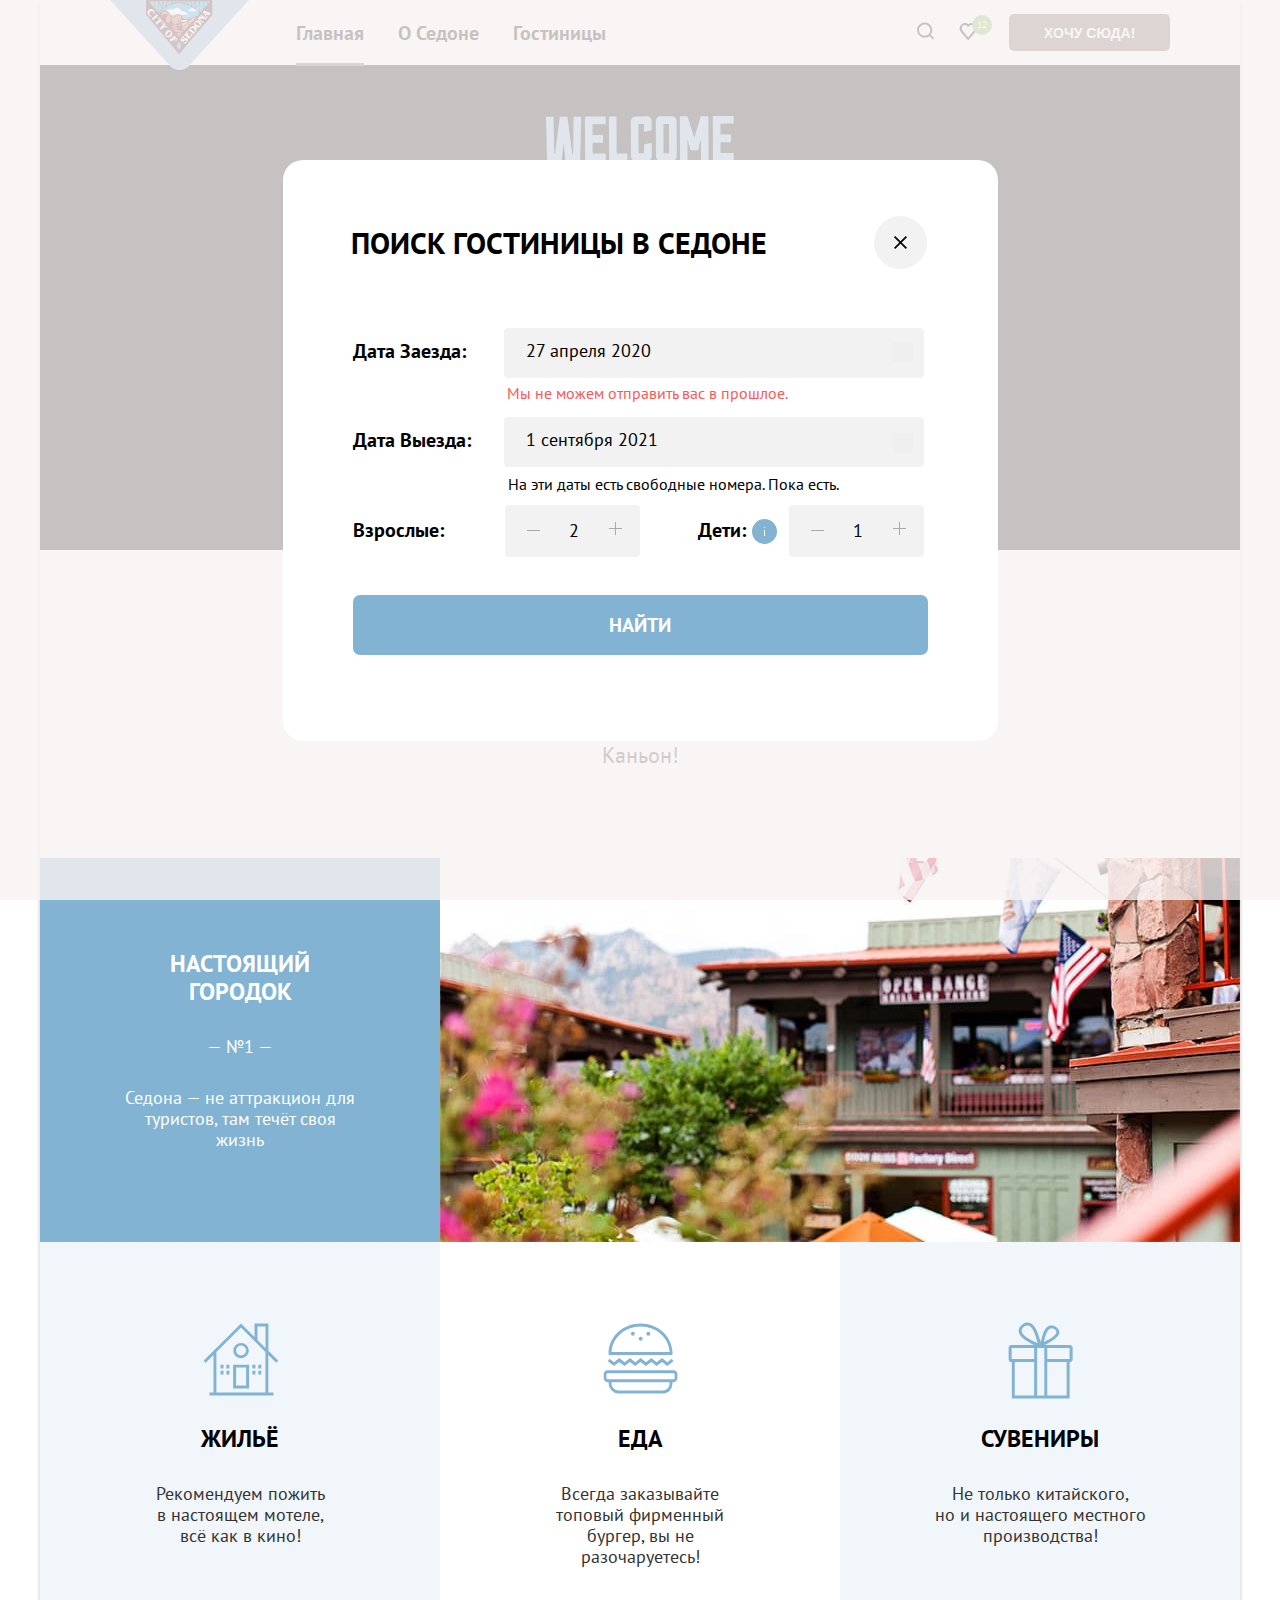
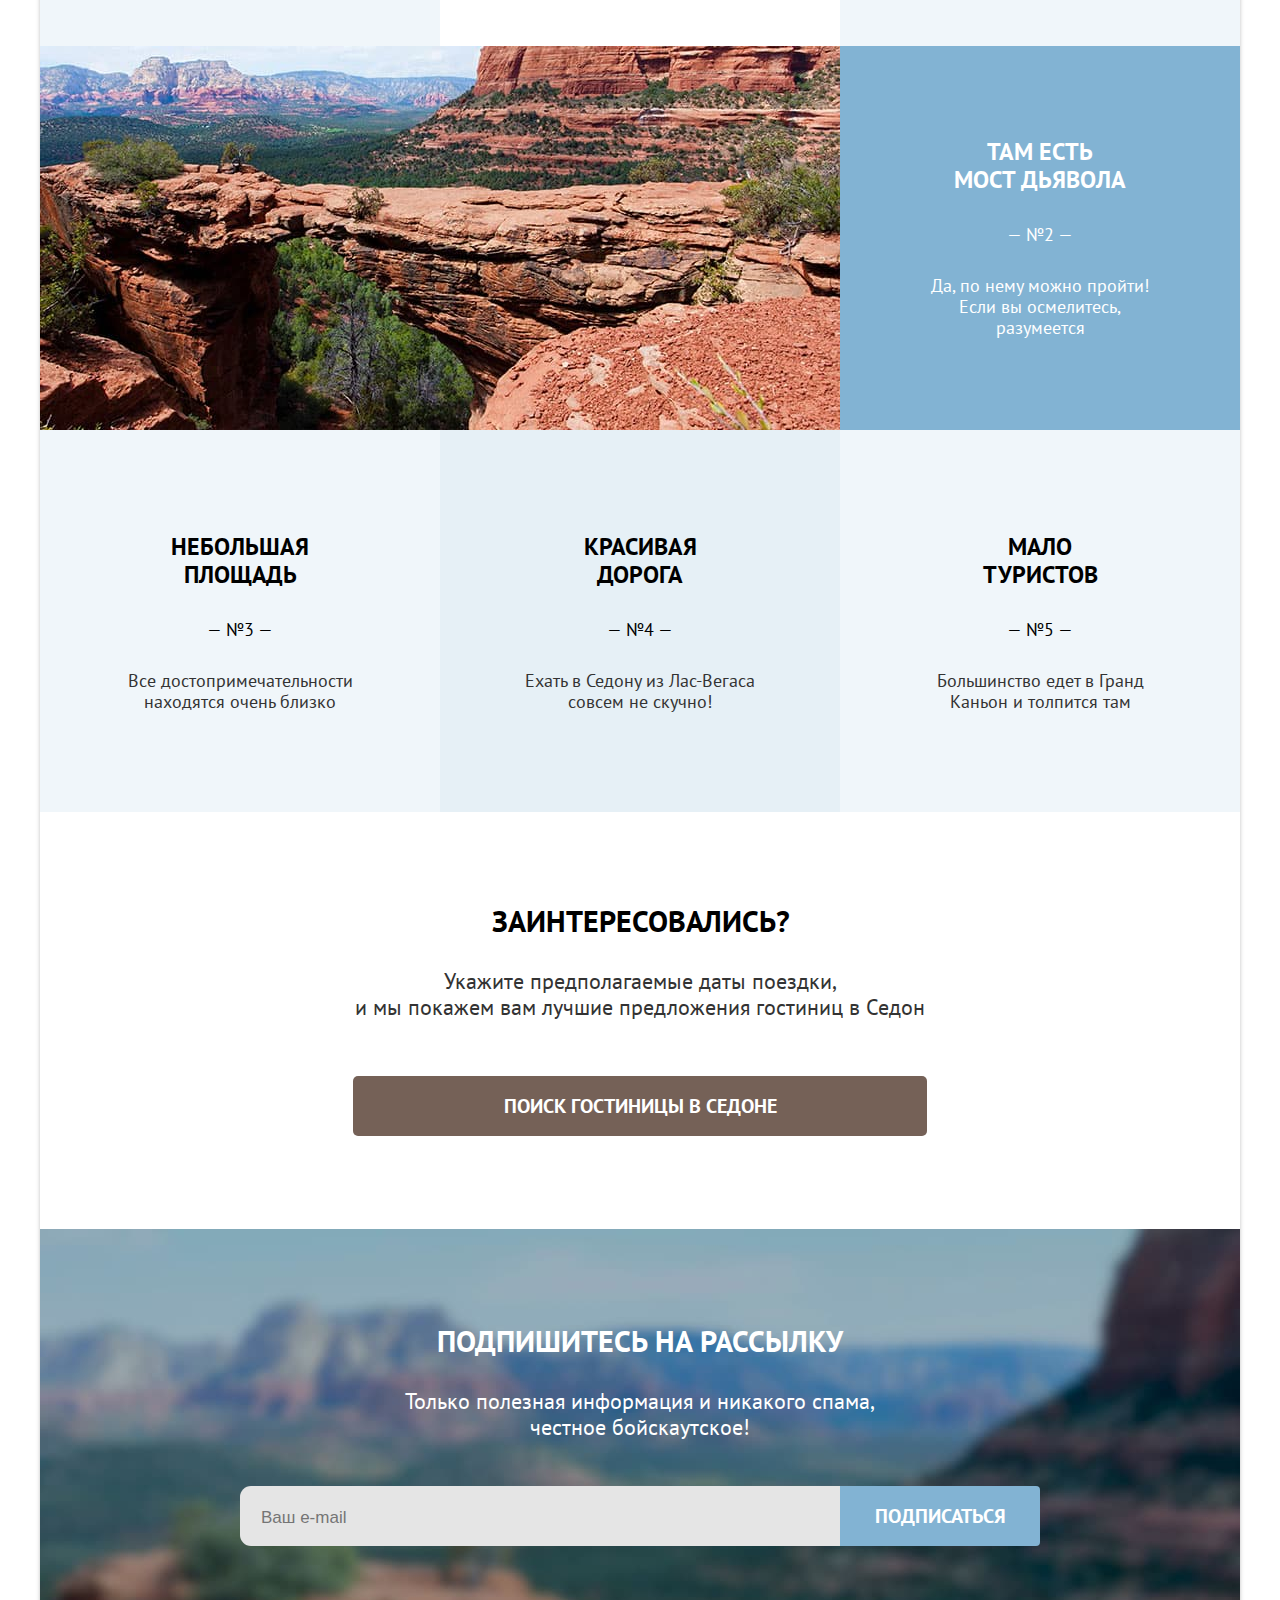
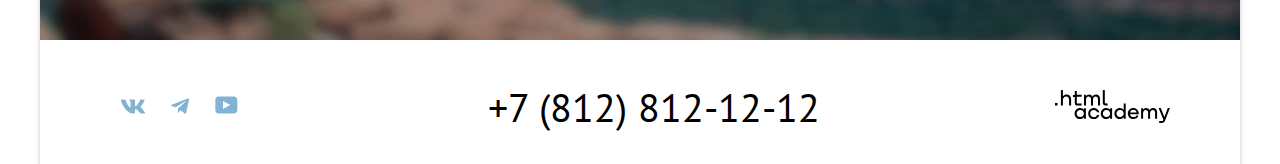
==== commit 03433a58: "Изменения от 12/07/22" ====
--- a/index.html
+++ b/index.html
@@ -1,18 +1,21 @@
 <!DOCTYPE html>
 <html lang="ru">
-  <head>
-    <meta charset="utf-8">
-    <title>HTML Academy: Седона</title>
-    <link rel="stylesheet" href="styles/styles.css">
-  </head>
-  <body>
+
+<head>
+  <meta charset="utf-8">
+  <title>HTML Academy: Седона</title>
+  <link rel="stylesheet" href="styles/styles.css">
+</head>
+
+<body>
+  <div class="page-body">
     <header class="page-header">
       <nav class="navigation">
         <a class="navigation-logo" href="index.html">
           <img class="page-header-logo" alt="Логотип Седоны" src="images/logo.svg" width="139" height="70">
         </a>
         <ul class="navigation-list">
-          <li class="navigation-item">
+          <li class="navigation-item navigation-item-link">
             <a class="navigation-link" href="#">Главная</a>
           </li>
           <li class="navigation-item">
@@ -22,25 +25,26 @@
             <a class="navigation-link" href="catalog.html">Гостиницы</a>
           </li>
         </ul>
-        <ul class="navigation-list user-navigation">
-          <li class="navigation-item">
+        <ul class="user-navigation">
+          <li class="navigation-item-search">
             <a class="navigation-link" href="#">
               <span class="visually-hidden">
                 Поиск
               </span>
-              <img class="page-header-search" alt="Поиск" src="images/search.svg" width="18.05" height="18.1">
+              <img class="page-header-search" alt="Поиск" src="images/search.svg" width="18" height="18">
             </a>
           </li>
-          <li class="navigation-item">
+          <li class="navigation-item-like">
             <a class="navigation-link" href="#">
               <span class="visually-hidden">
                 Лайк
               </span>
-              <img class="page-header-like" alt="Лайк" src="images/favorite.svg" width="18.05" height="17">
+              <img class="page-header-like" alt="Лайк" src="images/favorite.svg" width="18" height="17">
             </a>
-          </li>
-          <li class="navigation-item navigation-item-extra">
-            <a class="navigation-link" href="#">Хочу сюда!</a>
+            <span class="like">12</span>
+          </li>
+          <li class="navigation-item-extra">
+            <button class="button button-navigation" type="submit">xочу сюда!</button>
           </li>
         </ul>
       </nav>
@@ -51,9 +55,9 @@
           <img class="image-welcome" alt="Welcome" src="images/welcome.svg" width="458" height="352">
         </div>
         <section class="intro">
-          <h2 class="intro-title">
+          <h1 class="intro-title">
             Седона — небольшой городок в Аризоне, заслуживающий большего!
-          </h2>
+          </h1>
           <p class="intro-text">
             Рассмотрим 5 причин, по которым Седона круче, чем Гранд-Каньон!
           </p>
@@ -65,24 +69,28 @@
               <li class="advantages-item">
                 <div class="advantages-container-wrapper">
                   <div class="advantages-container-wrapper-main">
-                    <h3 class="advantages-title">Настоящий городок</h3>
+                    <h3 class="advantages-title">Настоящий<br>городок</h3>
                     <p class="advantages-serial-number">— №1 —</p>
-                    <p class="advantages-list-text">Мы делаем свою работу быстро! Два часа пролетят незаметно и вы — счастливый обладатель стильной стрижки-минутки!</p>
+                    <p class="advantages-list-text">Седона — не аттракцион для туристов, там течёт своя жизнь</p>
                   </div>
-                  <img class="advantages-image" src="images/city.jpeg" alt="Фото Города" width="800" height="384">
+                  <img class="advantages-image-city" src="images/city.jpeg" alt="Фото Города" width="800" height="384">
                 </div>
                 <ul class="advantages-extra-list">
-                  <li class="advantages-extra-list-item advantages-extra-list-item-wrapper">
+                  <li class="advantages-extra-list-item advantages-extra-list-item-wrapper advantages-extra-list-first">
                     <h3 class="advantages-extra-list-title">Жильё</h3>
-                    <p class="advantages-extra-list-text">Рекомендуем пожить в настоящем мотеле, всё как в кино!</p>
-                  </li>
-                  <li class="advantages-extra-list-item advantages-extra-list-item-tools">
+                    <p class="advantages-extra-list-text">Рекомендуем пожить<br> в настоящем мотеле,<br> всё как в кино!
+                    </p>
+                  </li>
+                  <li class="advantages-extra-list-item advantages-extra-list-item-tools advantages-extra-list-second">
                     <h3 class="advantages-extra-list-title">Еда</h3>
-                    <p class="advantages-extra-list-text">Всегда заказывайте топовый фирменный бургер, вы не разочаруетесь!</p>
-                  </li>
-                  <li class="advantages-extra-list-item advantages-extra-list-item-wrapper">
+                    <p class="advantages-extra-list-text">Всегда заказывайте<br> топовый фирменный бургер, вы не
+                      разочаруетесь!</p>
+                  </li>
+                  <li class="advantages-extra-list-item advantages-extra-list-item-wrapper advantages-extra-list-three">
                     <h3 class="advantages-extra-list-title">Сувениры</h3>
-                    <p class="advantages-extra-list-text">Не только китайского, но и настоящего местного производства!</p>
+                    <p class="advantages-extra-list-text">Не только китайского,<br> но и настоящего местного
+                      производства!
+                    </p>
                   </li>
                 </ul>
               </li>
@@ -90,38 +98,39 @@
                 <div class="advantages-container-wrapper">
                   <img class="advantages-image" src="images/canyon.jpeg" alt="Фото Каньона" width="800" height="384">
                   <div class="advantages-container-wrapper-main">
-                    <h3 class="advantages-title">Там есть мост дьявола</h3>
+                    <h3 class="advantages-title">Там есть<br> мост дьявола</h3>
                     <p class="advantages-serial-number">— №2 —</p>
                     <p class="advantages-list-text">Да, по нему можно пройти! Если вы осмелитесь, разумеется</p>
                   </div>
                 </div>
               </li>
-              <ul class="advantages-extra-list">
-                <li class="advantages-items advantages-extra-list-item advantages-extra-list-item-wrapper">
-                  <h3 class="advantages-title">Небольшая площадь</h3>
-                  <p class="advantages-serial-number">— №3 —</p>
-                  <p class="advantages-list-text">Все достопримечательности находятся очень близко</p>
-                </li>
-                <li class="advantages-items advantages-extra-list-item advantages-item-tools">
-                  <h3 class="advantages-title">Красивая дорога</h3>
-                  <p class="advantages-serial-number">— №4 —</p>
-                  <p class="advantages-list-text">Ехать в Седону из Лас-Вегаса совсем не скучно!</p>
-                </li>
-                <li class="advantages-items advantages-extra-list-item advantages-extra-list-item-wrapper">
-                  <h3 class="advantages-title">Мало туристов</h3>
-                  <p class="advantages-serial-number">— №5 —</p>
-                  <p class="advantages-list-text">Большинство едет в Гранд Каньон и толпится там</p>
-                </li>
-              </ul>
+              <li class="advantages-extra">
+                <ul class="advantages-extra-list">
+                  <li class="advantages-items advantages-extra-list-item-wrapper">
+                    <h3 class="advantages-title">Небольшая<br>площадь</h3>
+                    <p class="advantages-serial-number">— №3 —</p>
+                    <p class="advantages-list-text">Все достопримечательности находятся очень близко</p>
+                  </li>
+                  <li class="advantages-items advantages-item-tools">
+                    <h3 class="advantages-title">Красивая<br>дорога</h3>
+                    <p class="advantages-serial-number">— №4 —</p>
+                    <p class="advantages-list-text">Ехать в Седону из Лас-Вегаса совсем не скучно!</p>
+                  </li>
+                  <li class="advantages-items advantages-extra-list-item-wrapper">
+                    <h3 class="advantages-title">Мало<br>туристов</h3>
+                    <p class="advantages-serial-number">— №5 —</p>
+                    <p class="advantages-list-text">Большинство едет в Гранд Каньон и толпится там</p>
+                  </li>
+                </ul>
             </ul>
           </section>
         </div>
         <section class="search-hotels-intro">
           <h2 class="search-hotels-intro-title">
-          Заинтересовались?
+            Заинтересовались?
           </h2>
           <p class="search-hotels-intro-text">
-            Укажите предполагаемые даты поездки, и мы покажем вам лучшие предложения гостиниц в Седона
+            Укажите предполагаемые даты поездки,<br>и мы покажем вам лучшие предложения гостиниц в Седон
           </p>
           <button class="button search-hotels-intro-button" type="submit">ПОИСК ГОСТИНИЦЫ В СЕДОНЕ</button>
         </section>
@@ -144,19 +153,37 @@
         <li class="social-item">
           <a class="social-link" href="https://vk.com/htmlacademy">
             <span class="visually-hidden">Вконтакте</span>
-            <img class="vk-logo" src="images/vk.svg" alt="Лого вконтакте" width="24" height="14">
+            <span class="social-link-networks">
+              <svg aria-hidden="true" focusable="false" width="24" height="15" fill="none"
+                xmlns="http://www.w3.org/2000/svg">
+                <path class="social-logo" fill-rule="evenodd" clip-rule="evenodd"
+                  d="M23.45 1.45c.17-.55 0-.95-.8-.95h-2.62c-.67 0-.98.35-1.14.73 0 0-1.34 3.2-3.23 5.27-.61.6-.89.8-1.22.8-.17 0-.42-.2-.42-.74V1.45c0-.66-.18-.95-.74-.95H9.15c-.42 0-.67.3-.67.6 0 .61.95.76 1.05 2.5v3.8c0 .84-.16.99-.5.99-.88 0-3.05-3.21-4.33-6.89-.25-.71-.5-1-1.17-1H.9c-.75 0-.9.35-.9.73 0 .68.89 4.07 4.14 8.55 2.18 3.06 5.23 4.72 8.01 4.72 1.67 0 1.88-.37 1.88-1v-2.32c0-.73.16-.88.69-.88.38 0 1.05.2 2.61 1.67 1.78 1.75 2.07 2.53 3.08 2.53h2.62c.75 0 1.13-.37.91-1.1-.24-.72-1.09-1.77-2.21-3.02-.62-.7-1.54-1.47-1.81-1.86-.4-.49-.28-.7 0-1.14 0 0 3.2-4.43 3.53-5.93Z"/>
+              </svg>
+            </span>
           </a>
         </li>
         <li class="social-item">
           <a class="social-link" href="https://t.me/htmlacademy">
             <span class="visually-hidden">Telegram</span>
-            <img class="telegram-logo" src="images/telegram.svg" alt="Лого телеграм" width="18" height="15.1">
+            <span class="social-link-networks">
+              <svg class="social-logo" aria-hidden="true" focusable="false" width="18" height="16" fill="none"
+                xmlns="http://www.w3.org/2000/svg">
+                <path
+                  d="M16.79.6.84 6.75c-1.09.43-1.08 1.04-.2 1.31l4.1 1.28 9.47-5.98c.44-.27.85-.12.52.18l-7.68 6.92-.28 4.22c.41 0 .6-.19.83-.41l1.99-1.93 4.13 3.05c.77.42 1.31.2 1.5-.7l2.72-12.8C18.22.77 17.5.27 16.79.59Z"/>
+              </svg>
+            </span>
           </a>
         </li>
         <li class="social-item">
           <a class="social-link" href="https://www.youtube.com/user/htmlacademy">
             <span class="visually-hidden">Youtube</span>
-            <img class="youtube-logo" src="images/you-tube.svg" alt="Лого ютуб" width="22" height="17">
+            <span class="social-link-networks">
+              <svg class="social-logo" aria-hidden="true" focusable="false" width="23" height="18" viewBox="0 0 23 18" fill="none"
+                xmlns="http://www.w3.org/2000/svg">
+                <path
+                  d="M18.94.5H3.51C1.65.5.33 2.1.33 3.9V14c0 1.9 1.32 3.5 3.18 3.5h15.65c1.64 0 3.17-1.6 3.17-3.4V3.9C22.11 2.1 20.8.5 18.94.5ZM7.99 13.04V4.96L15.33 9l-7.34 4.04Z"/>
+              </svg>
+            </span>
           </a>
         </li>
       </ul>
@@ -165,8 +192,119 @@
       </a>
       <a class="copyright-link" href="https://htmlacademy.ru">
         <span class="visually-hidden">html academy</span>
-        <img class="copyright-link-logo" src="images/html-academy.svg" alt="Лого htmlacademy" width="114.9" height="32.9">
+        <span class="copyright-link-logo">
+          <svg class="copyright-logo" aria-hidden="true" focusable="false" width="115" height="33" viewBox="0 0 115 33" fill="none"
+            xmlns="http://www.w3.org/2000/svg">
+            <path
+              d="M0 12.9v2.6h2.5v-2.6H0ZM11.6 4.5c-1.6 0-2.8.7-3.6 1.7h-.1V0h-2v15.5h2v-5.3c0-2.1 1.3-3.6 3.3-3.6 1.8 0 2.9 1.4 2.9 3.2v5.7h2V9.4c.1-3-1.8-4.9-4.5-4.9ZM26.6 4.8h-4.8V1.1h-2v3.8h-1.9v2h1.9v6c0 1.7 1 2.7 2.7 2.7h4.1v-2h-3.7c-.7 0-1.1-.4-1.1-1.1V6.8h4.8v-2ZM41.1 4.6c-1.6 0-2.9.8-3.5 2.1h-.1c-.6-1.2-1.8-2.1-3.4-2.1-1.4 0-2.5.8-3.1 1.8h-.1V4.8H29v10.6h2V10c0-2 1-3.5 2.6-3.5 1.5 0 2.4 1 2.4 2.6v6.3h2V9.8c0-2.4 1.4-3.3 2.6-3.3 1.5 0 2.4 1 2.4 2.6v6.3h2V8.9c.1-2.5-1.4-4.3-3.9-4.3ZM47.8 12.7c0 1.7 1 2.7 2.8 2.7h2v-2h-1.7c-.7 0-1.1-.4-1.1-1.1V0h-2v12.7ZM28.9 19.7c-.9-1.1-2.2-1.8-3.9-1.8-3.1 0-5.4 2.3-5.4 5.6s2.3 5.6 5.4 5.6c1.8 0 3-.8 3.8-1.9h.1v1.6h2V18.2h-2v1.5Zm-3.6 7.4c-2.2 0-3.6-1.6-3.6-3.6s1.4-3.6 3.6-3.6 3.6 1.6 3.6 3.6c0 1.9-1.4 3.6-3.6 3.6ZM44.2 22c-.5-2.4-2.6-4.1-5.4-4.1a5.4 5.4 0 0 0-5.6 5.6c0 3.1 2.2 5.6 5.6 5.6 2.8 0 4.9-1.8 5.4-4.2h-2.1a3.4 3.4 0 0 1-3.3 2.3c-2.2 0-3.6-1.6-3.6-3.6s1.4-3.6 3.6-3.6c1.6 0 2.8 1 3.3 2.2h2.1V22ZM55.1 19.7c-.9-1.1-2.2-1.8-3.9-1.8-3.1 0-5.4 2.3-5.4 5.6s2.3 5.6 5.4 5.6c1.8 0 3-.8 3.8-1.9h.1v1.6h2V18.2h-2v1.5Zm-3.6 7.4c-2.2 0-3.6-1.6-3.6-3.6s1.4-3.6 3.6-3.6 3.6 1.6 3.6 3.6c0 1.9-1.5 3.6-3.6 3.6ZM68.7 19.8c-.9-1.1-2.2-1.9-3.9-1.9-3.1 0-5.4 2.3-5.4 5.6s2.2 5.6 5.4 5.6c1.7 0 3-.8 3.8-1.8h.1v1.5h2V13.4h-2v6.4Zm-3.6 7.3c-2.2 0-3.6-1.6-3.6-3.6s1.4-3.6 3.6-3.6 3.6 1.6 3.6 3.6c-.1 2-1.5 3.6-3.6 3.6ZM78.3 17.9c-3.3 0-5.5 2.5-5.5 5.6 0 3 2.1 5.6 5.5 5.6 2.5 0 4.5-1.3 5.2-3.6h-2.1c-.5 1-1.6 1.6-3 1.6-1.9 0-3.3-1.3-3.4-2.9h8.8c.2-3.6-2-6.3-5.5-6.3Zm0 1.9c1.7 0 3 1 3.3 2.6h-6.5c.3-1.5 1.5-2.6 3.2-2.6ZM98.2 17.9c-1.6 0-2.9.8-3.6 2h-.1c-.6-1.2-1.8-2-3.4-2-1.4 0-2.5.7-3.1 1.8v-1.5h-1.9v10.6h2v-5.4c0-2 1-3.4 2.6-3.5 1.5 0 2.4 1 2.4 2.6v6.3h2v-5.6c0-2.4 1.4-3.3 2.6-3.3 1.5 0 2.4 1 2.4 2.6v6.3h2v-6.5c.1-2.6-1.4-4.4-3.9-4.4ZM109.4 27l-3.6-8.9h-2.2l4.8 11.6c-.3.9-.7 1.2-1.7 1.2h-2.5v2h2.5c1.8 0 2.8-.8 3.5-2.6l4.7-12.2h-2.1l-3.4 8.9Z"/>
+          </svg>
+        </span>
       </a>
     </footer>
-  </body>
-</html>+    <div class="modal-container">
+      <div class="modal modal-auth">
+        <button class="modal-close-button" type="button">
+          <svg width="13" height="13" viewBox="0 0 13 13" fill="none" xmlns="http://www.w3.org/2000/svg">
+            <path d="M13 1.2L11.8 0L6.5 5.3L1.2 0L0 1.2L5.3 6.5L0 11.8L1.2 13L6.5 7.7L11.8 13L13 11.8L7.7 6.5L13 1.2Z"
+              fill="black" />
+          </svg>
+          <span class="visually-hidden">Закрыть</span>
+        </button>
+        <section class="modal-content">
+          <h2 class="modal-title">поиск гостиницы в седоне</h2>
+          <form class="auth-form" action="https://echo.htmlacademy.ru/" method="post">
+            <div class="field-group">
+              <span class="field-text">Дата Заезда:</span>
+              <label class="visually-hidden" for="data-input">Дата Заезда</label>
+              <input class="data-form-field data-form-field-input field " type="text" id="data-input" name="data-input"
+                placeholder="27 апреля 2020">
+              <button class="date-button" type="button">
+                <span class="visually-hidden">Календарь</span>
+              </button>
+              <p class="field-text-news text-wrapper">Мы не можем отправить вас в прошлое.</p>
+            </div>
+            <div class="field-group">
+              <span class="field-text">Дата Выезда:</span>
+              <label class="visually-hidden" for="data-output">Дата Выезда</label>
+              <input class="data-form-field data-form-field-output field" type="text" id="data-output"
+                name="data-output" placeholder="1 сентября 2021">
+              <button class="date-button date-button-wrapper" type="button">
+                <span class="visually-hidden">Календарь</span>
+              </button>
+              <p class="field-text-news">На эти даты есть свободные номера. Пока есть.</p>
+            </div>
+            <div class="field-mans">
+              <div class="field">
+                <label class="field-label" for="adult">Взрослые:</label>
+                <span class="field-box field-box-wrapper">
+                  <button class="field-button minus" type="button">
+                    <span class="visually-hidden">Минус</span>
+                    <svg width="13" height="1" viewBox="0 0 13 1" fill="none" xmlns="http://www.w3.org/2000/svg">
+                      <path opacity="0.3" d="M0 0L0 1L13 1V0L0 0Z" fill="black" />
+                    </svg>
+                  </button>
+                  <input class="field-number" id="adult" name="adult" type="number" value="2">
+                  <button class="field-button plus" type="button">
+                    <span class="visually-hidden">Плюс</span>
+                    <svg width="13" height="13" viewBox="0 0 13 13" fill="none" xmlns="http://www.w3.org/2000/svg">
+                      <g opacity="0.3">
+                        <path d="M13 6H7V0H6V6H0V7H6V13H7V7H13V6Z" fill="black" />
+                      </g>
+                    </svg>
+
+                  </button>
+                </span>
+              </div>
+              <div class="field field-wrapper">
+                <label class="field-label field-label-children" for="children">Дети:</label>
+                <span class="field-box">
+                  <button class="field-button minus" type="button">
+                    <span class="visually-hidden">Минус</span>
+                    <svg width="13" height="1" viewBox="0 0 13 1" fill="none" xmlns="http://www.w3.org/2000/svg">
+                      <path opacity="0.3" d="M0 0L0 1L13 1V0L0 0Z" fill="black" />
+                    </svg>
+                  </button>
+                  <input class="field-number" id="children" name="children" type="number" value="1">
+                  <button class="field-button plus" type="button">
+                    <span class="visually-hidden">Плюс</span>
+                    <svg width="13" height="13" viewBox="0 0 13 13" fill="none" xmlns="http://www.w3.org/2000/svg">
+                      <g opacity="0.3">
+                        <path d="M13 6H7V0H6V6H0V7H6V13H7V7H13V6Z" fill="black" />
+                      </g>
+                    </svg>
+                  </button>
+                </span>
+                <span class="form-label">
+                  <span class="tooltip">
+                    <button class="tooltip-toggle" type="button">
+                      <svg class="tooltip-icon" width="1" height="9" viewBox="0 0 1 9" fill="none"
+                        xmlns="http://www.w3.org/2000/svg">
+                        <g clip-path="url(#clip0_33716_651)">
+                          <path d="M0 9H1L1 3H0L0 9Z" fill="white" />
+                          <path d="M1 0H0V1H1V0Z" fill="white" />
+                        </g>
+                        <defs>
+                          <clipPath id="clip0_33716_651">
+                            <rect width="1" height="9" fill="white" />
+                          </clipPath>
+                        </defs>
+                      </svg>
+                    </button>
+                    <span class="tooltip-text" role="tooltip" id="tooltip-children">
+                      Укажите количество детей,<br> которые будут с вами, возраст<br> которых от 6 до 18 лет. Дети<br>
+                      до 6 лет
+                      размещаются<br> бесплатно.
+                    </span>
+                  </span>
+                </span>
+              </div>
+            </div>
+            <button class="button auth-form-button" type="submit">найти</button>
+          </form>
+        </section>
+      </div>
+    </div>
+  </div>
+</body>
+
+</html>
--- a/styles/styles.css
+++ b/styles/styles.css
@@ -1,584 +1,1994 @@
 @font-face {
-    font-family: "PT Sans";
-    font-style: normal;
-    font-weight: 400;
-    src: url("../fonts/ptsans-400.woff2") format("woff2");
-    font-display: swap;
-}
-  
+  font-family: "PT Sans";
+  font-style: normal;
+  font-weight: 400;
+  src: url("../fonts/ptsans-400.woff2") format("woff2");
+  font-display: swap;
+}
+
 @font-face {
-    font-family: "PT Sans";
-    font-style: normal;
-    font-weight: 700;
-    src: url("../fonts/ptsans-700.woff2") format("woff2");
-    font-display: swap;
+  font-family: "PT Sans";
+  font-style: normal;
+  font-weight: 700;
+  src: url("../fonts/ptsans-700.woff2") format("woff2");
+  font-display: swap;
+}
+
+.page-body {
+  background: #F2F2F2;
+  box-shadow: 0px 4px 4px rgb(0 0 0 / 25%);
 }
 
 html {
-    height: 100%;
+  height: 100%;
 }
 
 body {
-    margin: 0;
-    display: flex;
-    flex-direction: column;
-    font-family: "PT Sans", Arial, sans-serif;
-    font-size: 16px;
-    line-height: 24px;
-    color: #000000;
-    background-color: #ffffff;
+  margin: 0;
+  display: flex;
+  flex-direction: column;
+  font-family: "PT Sans", Arial, sans-serif;
+  font-size: 16px;
+  line-height: 24px;
+  color: #000000;
+  background-color: #ffffff;
+}
+
+.page-body {
+  width: 1200px;
+  padding: 0;
+  margin: 0;
+  margin-left: auto;
+  margin-right: auto;
 }
 
 .main-container {
-    flex-grow: 1;
+  flex-grow: 1;
 }
 
 .page-header {
-    color: #000000;
-    background-color: #ffffff;
+  color: #000000;
+  background-color: #ffffff;
 }
 
 .navigation {
-    display: flex;
-    width: 1200px;
-    margin: 0 auto;
+  display: flex;
+  width: 1200px;
+  height: 65px;
+  margin: 0 auto;
 }
 
 .navigation-list {
-    width: 500px;
-    margin: 0;
-    padding: 0;
+  width: 390px;
+  height: 66px;
+  margin: 0;
+  padding: 0;
+  display: flex;
+  margin-left: 16px;
 }
 
 .user-navigation {
-    max-width: 350px;
-    margin-left: auto;
-}
-
+  margin-left: auto;
+  display: flex;
+  list-style-type: none;
+  padding: 0;
+  margin-bottom: auto;
+  margin-top: auto;
+}
+
+.button-navigation {
+  color: #ffffff;
+  background-color: #756157;
+  font-size: 14px;
+  line-height: 20px;
+  font-weight: 700;
+  text-align: center;
+  text-transform: uppercase;
+  width: 161px;
+  height: 37px;
+  margin-left: 32.3px;
+  margin-right: 70px;
+  border: none;
+  border-radius: 5px;
+}
+
+.navigation-item-search {
+  margin-bottom: auto;
+  margin-top: auto;
+  margin-left: 30px;
+  margin: 0;
+  margin-bottom: auto;
+  margin-top: auto;
+}
+
+.navigation-item-like {
+  margin: 0;
+  margin-bottom: auto;
+  margin-top: auto;
+  margin-left: 23.52px;
+}
+
+.like {
+  background-color: #7DB54F;
+  border-radius: 50%;
+  width: 20px;
+  height: 20px;
+  color: white;
+  text-align: center;
+  font-size: 10px;
+  margin-left: -5px;
+  margin-top: -5px;
+  position: absolute;
+  line-height: 20px;
+}
+
+.navigation-item-extra {
+  margin: 0;
+  margin-bottom: auto;
+  margin-top: auto;
+}
 
 .page-container {
-    width: 1200px;
-    margin: 0 auto;
+  width: 1200px;
+  margin: 0 auto;
 }
 
 .image-welcome {
-    display: block;
-    margin: 0 auto;
-}
-
+  margin: 51px;
+  margin-left: auto;
+  margin-right: auto;
+}
 
 .navigation-link {
-    font-family: "PT Sans", Arial, sans-serif;
-    font-size: 20px ;
-    line-height: 26px;
-    font-weight: 700;
-    text-align: center;
-    color: #000000;
-    background-color: #ffffff;
-    text-decoration: none;
-}
-
-.navigation-item-extra .navigation-link {
-    color: #ffffff;
-    background-color: #756157;
-    font-size: 16px;
-    line-height: 20px;
-    font-weight: 700;
-    text-align: center;
-    text-transform: uppercase;
+  font-family: "PT Sans", Arial, sans-serif;
+  font-size: 20px;
+  line-height: 26px;
+  font-weight: 700;
+  text-align: center;
+  color: #000000;
+  background-color: #ffffff;
+  text-decoration: none;
+}
+
+.navigation-item {
+  list-style: none;
+  margin-right: 34px;
+  padding-top: 20px;
+}
+
+.navigation-item-link {
+  padding-top: 20px;
+  border-bottom: 3px solid #756257;
 }
 
 .navigation-logo {
-    width: 140px;
-    margin-right: 30px;
-    margin-left: 70px;
-}
-
-.welcome-logo  {
-    color: #ffffff;
-    background-color: #000000;
-    background-image: url("../images/index-background.jpg");
-    background-size: 100% auto;
-    background-repeat: no-repeat;
+  width: 140px;
+  margin-right: 30px;
+  margin-left: 70px;
+}
+
+.welcome-logo {
+  color: #ffffff;
+  background-color: #000000;
+  background-image: url(../images/vector.svg), url(../images/index-background.jpg);
+  background-position: bottom;
+  background-size: 100% auto;
+  background-repeat: no-repeat;
+  width: 1200px;
+  height: 485px;
+  display: flex;
+  flex-direction: column;
 }
 
 .intro {
-    width: 1200px;
-    height: 282px;
-    display: flex;
-    flex-direction: column;
-    justify-content: center;
-    align-items: center;
+  display: flex;
+  flex-direction: column;
+  justify-content: center;
+  align-items: center;
+  padding-top: 63px;
+  padding-bottom: 90px;
+  background-color: #ffffff;
 }
 
 .intro .intro-title {
-    width: 620px;
-    height: 72px;
-    font-size: 30px;
-    line-height: 36px;
-    font-weight: 700;
-    text-transform: uppercase;
-    text-align: center;
+  width: 620px;
+  font-size: 30px;
+  line-height: 36px;
+  font-weight: 700;
+  text-transform: uppercase;
+  text-align: center;
+  margin: 0;
+  margin-bottom: 31px;
 }
 
 .intro .intro-text {
-    width: 653px;
-    height: 26px;
-    color: #333333;
-    font-size: 22px;
-    line-height: 26px;
-    font-weight: 400;
-    text-align: center;
-}
-  
+  width: 655px;
+  color: #333333;
+  font-size: 22px;
+  line-height: 26px;
+  font-weight: 400;
+  text-align: center;
+  margin: 0;
+}
+
+.advantages-extra {
+  list-style: none;
+}
+
+.advantages-item {
+  list-style: none;
+}
+
 .advantages-container-wrapper {
-    color: #ffffff;
-    background-color: #82B3D3;
-    display: flex;
+  color: #ffffff;
+  background-color: #82B3D3;
+  display: flex;
 }
 
 .advantages-container-wrapper-main {
-    width: 400px;
-    display: flex;
-    justify-content: center;
-    flex-direction: column;
+  width: 400px;
+  padding-top: 92px;
+  padding-bottom: 92px;
 }
 
 .advantages-extra-list {
-    display: flex;
-    flex-direction: row;
-    width: 1200px;
-    height: 383px;
-    justify-content: center;
+  display: flex;
+  padding: 0;
 }
 
 .advantages-extra-list-item {
-    width: 400px;
-    display: flex;
-    flex-direction: column;
-    justify-content: center;
-}
-
+  width: 400px;
+  list-style-type: none;
+  padding-top: 182.5px;
+  padding-bottom: 79.5px;
+}
+
+.advantages-list {
+  padding: 0;
+  margin: 0;
+}
 
 .advantages-items {
-    width: 400px;
-    height: 384px;
+  width: 400px;
+  list-style-type: none;
+  padding-top: 103px;
+  padding-bottom: 82px;
 }
 
 .advantages-title {
-    font-size: 24px;
-    line-height: 28px;
-    font-weight: 700;
-    text-align: center;
-    text-transform: uppercase;
+  font-size: 24px;
+  line-height: 28px;
+  font-weight: 700;
+  text-align: center;
+  text-transform: uppercase;
+  margin: 0 auto;
+  margin-bottom: 30px;
 }
 
 .advantages-serial-number {
-    font-size: 18px;
-    line-height: 21px;
-    font-weight: 400;
-    text-align: center;
+  font-size: 18px;
+  line-height: 21px;
+  font-weight: 400;
+  text-align: center;
+  margin: 0;
+  margin-bottom: 30px;
 }
 
 .advantages-container-wrapper .advantages-list-text {
-    color: #ffffff;
-    background-color: #82B3D3;
+  color: #ffffff;
+  background-color: #82B3D3;
+  margin: 0 auto;
 }
 
 .advantages-list-text {
-    width: 230px;
-    color:#333333;
-    font-size: 18px;
-    line-height: 21px;
-    font-weight: 400;
-    text-align: center;
-    margin-left: auto;
-    margin-right: auto;
-}
-
+  width: 230px;
+  color: #333333;
+  font-size: 18px;
+  line-height: 21px;
+  font-weight: 400;
+  text-align: center;
+  margin-left: auto;
+  margin-right: auto;
+}
 
 .advantages-extra-list-title {
-    font-size: 24px;
-    line-height: 28px;
-    font-weight: 700;
-    text-align: center;
-    text-transform: uppercase;
+  font-size: 24px;
+  line-height: 28px;
+  font-weight: 700;
+  text-align: center;
+  text-transform: uppercase;
+  margin: 0;
+  margin-bottom: 30px;
 }
 
 .advantages-extra-list-text {
-    color:#333333;
-    font-size: 18px;
-    line-height: 21px;
-    font-weight: 400;
-    text-align: center;
-    width: 230px;
-    margin-left: auto;
-    margin-right: auto;
+  color: #333333;
+  font-size: 18px;
+  line-height: 21px;
+  font-weight: 400;
+  text-align: center;
+  width: 230px;
+  margin: 0 auto;
 }
 
 .advantages-extra-list-item-wrapper {
-    background-color: #F0F6FA;
+  background-color: #F0F6FA;
+}
+
+.advantages-extra-list-first {
+  background-image: url(../images/home.svg);
+  background-repeat: no-repeat;
+  background-position-x: 162.65px;
+  background-position-y: 80.5px;
+}
+
+.advantages-extra-list-second {
+  background-image: url(../images/food.svg);
+  background-repeat: no-repeat;
+  background-position-x: 162.65px;
+  background-position-y: 80.5px;
+}
+
+.advantages-extra-list-three {
+  background-image: url(../images/gift.svg);
+  background-repeat: no-repeat;
+  background-position-x: 167.65px;
+  background-position-y: 79.5px;
 }
 
 .advantages-extra-list-item-tools {
-    background-color: #ffffff;
+  background-color: #ffffff;
 }
 
 .advantages-item-tools {
-    background-color:#E6F0F6;
+  background-color: #E6F0F6;
 }
 
 .search-hotels-intro {
-    color:#000000;
-    background-color:#ffffff;
-    width: 1200px;
-    height: 417px;
-    display: flex;
-    flex-direction: column;
-    align-items: center;
-    justify-content: center;
+  color: #000000;
+  background-color: #ffffff;
+  width: 1200px;
+  display: flex;
+  flex-direction: column;
+  align-items: center;
+  justify-content: center;
+  padding-top: 91px;
+  padding-bottom: 93px;
 }
 
 .search-hotels-intro .search-hotels-intro-title {
-    font-size: 30px;
-    line-height: 36px;
-    font-weight: 700;
-    text-transform: uppercase;
-    text-align: center;
-    width: 297px;
-    height: 36px;
+  font-size: 30px;
+  line-height: 36px;
+  font-weight: 700;
+  text-transform: uppercase;
+  text-align: center;
+  width: 297px;
+  margin: 0;
+  margin-bottom: 29px;
 }
 
 .search-hotels-intro .search-hotels-intro-text {
-    color:#333333;
-    font-size: 22px;
-    line-height: 26px;
-    font-weight: 400;
-    text-align: center;
-    width: 592px;
-    height: 52px;
+  color: #333333;
+  font-family: "PT Sans", "Arial", sans-serif;
+  font-size: 22px;
+  line-height: 26px;
+  font-weight: 400;
+  text-align: center;
+  width: 592px;
+  margin: 0;
+  margin-bottom: 56px;
 }
 
 .search-hotels-intro-button {
-    color:#ffffff;
-    background-color: #756157;
-    font-size: 20px;
-    line-height: 36px;
-    font-weight: 700;
-    text-transform: uppercase;
-    text-align: center;
-    width: 544px;
-    height: 36px;
+  color: #ffffff;
+  background-color: #756157;
+  font-size: 20px;
+  line-height: 36px;
+  font-weight: 700;
+  text-transform: uppercase;
+  text-align: center;
+  width: 574px;
+  height: 60px;
+  margin: 0;
+  border: 0;
+  border-radius: 5px;
+  font-family: inherit;
 }
 
 .newsletter-index {
-    color:#000000;
-    background-color: #ffffff;
-    background-image: url("../images/background-footer.jpeg");
-    background-size: 100% auto;
-    background-repeat: no-repeat;
-    width: 1200px;
-    height: 411px;
-    display: flex;
-    flex-direction: column;
-    align-items: center;
-    justify-content: center;
+  color: #000000;
+  background-color: #ffffff;
+  background-image: url("../images/background-footer.jpeg");
+  background-size: 100% auto;
+  background-repeat: no-repeat;
+  width: 1200px;
+  display: flex;
+  flex-direction: column;
+  align-items: center;
+  padding-top: 94px;
+  padding-bottom: 94px;
 }
 
 .newsletter-index .newsletter-title {
-    color:#ffffff;
-    font-size: 30px;
-    line-height: 36px;
-    font-weight: 700;
-    text-align: center;
-    text-transform: uppercase;
-    margin-top: -50px;
+  color: #ffffff;
+  font-size: 30px;
+  line-height: 36px;
+  font-weight: 700;
+  text-align: center;
+  text-transform: uppercase;
+  margin: 0;
+  margin-bottom: 29px;
 }
 
 .newsletter-index .newsletter-text {
-    color:#ffffff;
-    font-size: 22px;
-    line-height: 26px;
-    font-weight: 400;
-    text-align: center;
-    width: 475px;
-    height: 52px;
-    margin-bottom: 40px;
+  color: #ffffff;
+  font-size: 22px;
+  line-height: 26px;
+  font-weight: 400;
+  text-align: center;
+  width: 475px;
+  margin: 0px;
+  margin-bottom: 46px;
 }
 
 .newsletter-input {
-    font-size: 18px;
-    line-height: 21px;
-    font-weight: 400;
-    text-align: center;
-    width: 800px;
-    height: 60px;
-    display: flex;
-    flex-direction: row;
-}
-
-input[type="text" i] {
-    width: 600px;
-    height: 60px;
-    font-size: 18px;
-    line-height: 21px;
-    font-weight: 400;
-    text-align: left;
+  font-size: 18px;
+  line-height: 21px;
+  font-weight: 400;
+  text-align: center;
+  width: 800px;
+  height: 60px;
+  display: flex;
+  flex-direction: row;
+}
+
+.newsletter-input input[type="text" i] {
+  width: 600px;
+  height: 60px;
+  font-size: 17px;
+  line-height: 21px;
+  font-weight: 400;
+  text-align: left;
+  padding: 0;
+  border: 0;
+  border-radius: 11px 0 0 11px;
+  background-color: #e5e5e5;
+  padding-left: 21px;
+  padding-top: 4px;
+  box-sizing: border-box;
 }
 
 .newsletter-button {
-    font-family: "PT Sans", Arial, sans-serif;
-    color:#ffffff;
-    background-color: #82B3D3;
-    font-size: 20px;
-    line-height: 36px;
-    font-weight: 700;
-    text-align: center;
-    text-transform: uppercase;
-    width: 200px;
-    height: 60px;
+  font-family: "PT Sans", Arial, sans-serif;
+  color: #ffffff;
+  background-color: #82B3D3;
+  font-size: 20px;
+  line-height: 36px;
+  font-weight: 700;
+  text-align: center;
+  text-transform: uppercase;
+  width: 200px;
+  height: 60px;
+  border: 0;
+  border-radius: 0 4px 4px 0;
 }
 
 .footer-phone-link {
-    color:#000000;
-    background-color: #ffffff;
-    font-size: 40px;
-    line-height: 40px;
-    font-weight: 400;
-    text-align: center;
-    text-decoration: none;
+  color: #000000;
+  background-color: #ffffff;
+  font-size: 40px;
+  line-height: 40px;
+  font-weight: 400;
+  text-align: center;
+  text-decoration: none;
+  margin: 0;
+  margin-left: 4px;
+}
+
+.footer-phone-link:hover {
+  color: #756157;
+}
+
+.footer-phone-link:focus {
+  color: #756157;
+  outline: none;
+}
+
+.footer-phone-link:active {
+  color: #D6D0CD;
+}
+
+.copyright-link-logo:hover path {
+  fill: #756157;
+}
+
+.copyright-link:focus path {
+  fill: #756157;
+}
+
+.copyright-link-logo:active path {
+  fill: #D6D0CD;
+}
+
+.copyright-logo {
+  fill: #000000;
+  outline: none;
+}
+
+.copyright-link {
+  outline: none;
+}
+
+.social-link-network:hover path {
+  fill: #68A2CA;
+}
+
+.social-link:focus path {
+  fill: #68A2CA;
+}
+
+.social-link-networks:active path {
+  fill: #D2E3EF;
+}
+
+.social-logo {
+  fill: #83B3D3;
+}
+
+.range-input:hover {
+  border-color: #B3B9BC;
+}
+
+.range-input:focus {
+  box-shadow: 0 0 0 3px #81B3D2,
+  inset 0 0 0 3px #81B3D2;
+}
+
+.range-toggle:hover {
+  box-shadow: 0px 4px 10px rgba(0, 0, 0, 0.25);
+}
+
+.range-toggle:focus {
+  border: 3px solid #83B3D3;
+  box-shadow: 0px 4px 10px rgba(0, 0, 0, 0.25);
+}
+
+.range-toggle:active {
+  border: 2px solid #83B3D3;
+  box-shadow: 0px 7px 15px rgba(0, 0, 0, 0.4);
+}
+
+.range-input:active {
+  background-color: #756257;
+}
+
+.range-input {
+  font-family: "PT Sans", "Arial", sans-serif;
+  font-weight: 400;
+  font-size: 18px;
+  line-height: 21px;
+  outline: none;
+}
+
+.range-label {
+  font-family: "PT Sans", "Arial", sans-serif;
+  font-weight: 400;
+  font-size: 18px;
+  line-height: 21px;
 }
 
 .page-footer {
-    display: flex;
-    width: 1200px;
-    height: 120px;
-    justify-content: space-between;
-    align-items: center;
+  display: flex;
+  align-items: center;
+  padding: 45px 70px 35px 81px;
+  background-color: #ffffff;
 }
 
 .social-list {
-    display: flex;
-    width: 116px;
-    height: 17px;
-    margin-left: 72px;
+  display: flex;
+  width: 116px;
+  height: 17px;
+  list-style: none;
+  column-gap: 26px;
+  padding: 0;
+  margin: 0;
+  margin-left: 72px;
+  margin-right: 247px;
+  margin-left: 0;
+  margin-top: -6px;
+}
+
+.social-link {
+  outline: none;
+}
+
+.youtube-logo:active {
+  color: #D2E3EF;
+}
+
+.copyright-link {
+  margin-left: auto;
+  margin-top: 5px;
+}
+
+.inner-header .inner-header-title {
+  font-family: "PT Sans", Arial, sans-serif;
+  color: #ffffff;
+  font-size: 60px;
+  line-height: 78px;
+  font-weight: 700;
+  text-align: left;
+  margin: 0;
+  margin-left: -2px;
+  margin-bottom: 7px;
+}
+
+.breadcrumbs {
+  margin-top: 0;
+  display: flex;
+  padding: 0;
+  margin: 0;
+  margin-bottom: 40px;
+}
+
+.arrow {
+  background-image: url(../images/vector-right.svg);
+  background-repeat: no-repeat;
+  width: 5.11px;
+  height: 7.95px;
+  margin-top: auto;
+  margin-bottom: auto;
+  margin-right: 10px;
+  list-style: none;
+}
+
+.breadcrumbs-link {
+  color: #ffffff;
+  font-size: 16px;
+  line-height: 21px;
+  font-weight: 400;
+  text-align: center;
+  margin-left: 2px;
+}
+
+.breadcrumbs-item-home {
+  margin-right: 9px;
+}
+
+.breadcrumbs-item-home:hover path {
+  fill: #C5C7CD;
+}
+
+.breadcrumbs-item-home:focus path {
+  fill: #FFFFFF;
+  outline: none;
+}
+
+.breadcrumbs-item-home:active path {
+  fill: #7F8582;
+}
+
+.breadcrumbs-link:hover {
+  color: #C5C7CD;
+}
+
+.breadcrumbs-link:focus {
+  color: #FFFFFF;
+  outline: none;
+}
+
+.breadcrumbs-link:active {
+  color: #7F8582;
+}
+
+.breadcrumbs-item {
+  list-style: none;
+}
+
+.filters-fieldset {
+  padding: 0;
+  margin: 0;
+  border: 0;
+}
+
+.filters-fieldset:nth-child(2) {
+  margin-left: 70px;
+}
+
+.filters-buttons {
+  margin-left: auto;
+  display: flex;
+  flex-direction: column;
+}
+
+.filters-legend {
+  color: #ffffff;
+  font-size: 20px;
+  line-height: 26px;
+  font-weight: 700;
+  text-align: left;
+  padding: 0;
+  margin-bottom: 27px;
+}
+
+.filters-list {
+  padding: 0;
+  margin: 0;
+}
+
+.filters-label {
+  position: relative;
+  color: #ffffff;
+  font-size: 18px;
+  line-height: 21px;
+  font-weight: 400;
+  text-align: left;
+  padding-left: 40px;
+}
+
+.control-mark {
+  position: absolute;
+  top: 2px;
+  left: 0;
+  width: 20px;
+  height: 20px;
+  background-color: #ffffff;
+  border-radius: 4px;
+}
+
+.control-mark:hover {
+  background-color: #cfdde9;
+}
+
+.control-mark:focus {
+  background-color: #cbd9e7;
+  border: 3px solid #83B3D3;
+ }
+
+ .control-mark:active {
+  background-color: #a2bad4;
+ }
+
+.control-input[type="checkbox"]:checked + .control-mark::before,
+.control-input[type="checkbox"]:checked + .control-mark::after {
+  position: absolute;
+  width: 12px;
+  height: 10px;
+  background-image: url(../images/check-mark.svg);
+  top: 5px;
+  left: 4px;
+  content: "";
+}
+
+.control-input[type="radio"] + .control-mark {
+  border-radius: 50%;
+}
+
+.control-input[type="radio"]:checked + .control-mark::before {
+  position: absolute;
+  top: 5px;
+  left: 5px;
+  width: 10px;
+  height: 10px;
+  background-color: #3F5E72;
+  border-radius: 50%;
+  content: "";
+}
+
+.control-input:focus + .control-mark {
+  background: rgba(255, 255, 255, 0.6);
+  outline: 3px solid #83b3d3;
+}
+
+.control-input[type="checkbox"]:focus + .control-mark {
+  background: rgba(255, 255, 255, 0.6);
+  outline: 3px solid #83b3d3;
+}
+
+.control-input[type="radio"]:focus + .control-mark {
+  background: rgba(255, 255, 255, 0.6);
+  outline: 3px solid #83b3d3;
+}
+
+.select {
+  position: relative;
+  display: flex;
+  align-items: center;
+  margin-right: auto;
+}
+
+.select-control {
+  width: 100%;
+  padding: 8px 14px;
+  padding-right: 48px;
+  font-family: "PT Sans", "Arial", sans-serif;
+  color: #333333;
+  font-size: 18px;
+  line-height: 21px;
+  font-weight: 400;
+  width: 287px;
+  height: 48px;
+  margin-right: 78px;
+  margin-left: 191px;
+  background-color: #ffffff;
+  border: 1px solid #e5e5e5;
+  border-radius: 4px;
+  background-image: url("../images/select-arrow.svg");
+  background-repeat: no-repeat;
+  background-position: right 16px center;
+  appearance: none;
+  padding-left: 18px;
+}
+
+.range-input {
+  margin-left: -6px;
+  background-color: transparent;
+  box-sizing: border-box;
+  height: 54px;
+  color: #ffffff;
+  padding-left: 17px;
+}
+
+.range-input-min {
+  border-radius: 4px 0 0 4px;
+}
+
+.range-input-max {
+  border-radius: 0 4px 4px 0;
+}
+
+.filters-item {
+  list-style: none;
+  margin-bottom: 12px;
+}
+
+.select-button {
+  font-family: "PT Sans", Arial, sans-serif;
+  color: #ffffff;
+  background-color: #82B3D3;
+  font-size: 16px;
+  line-height: 20px;
+  font-weight: 700;
+  text-align: center;
+  text-transform: uppercase;
+  margin-top: 60px;
+  width: 160px;
+  height: 48px;
+  border: none;
+  border-radius: 4px;
+  margin-bottom: 14px;
+}
+
+.reset-button {
+  font-family: "PT Sans", Arial, sans-serif;
+  color: #ffffff;
+  font-size: 16px;
+  line-height: 20px;
+  font-weight: 400;
+  text-align: center;
+  background: transparent;
+  border: none;
+  width: 88px;
+  height: 29px;
+  margin-left: 35px;
+  margin-top: 1px;
+}
+
+.hotels-sorted {
+  text-align: center;
+  display: flex;
+  padding: 43px 71px 49px 72px;
+  margin-bottom: 7px;
+  background-color: #ffffff;
+}
+
+.catalog-card-image {
+  margin-bottom: -13px;
+}
+
+.number-of-hotels {
+  font-size: 30px;
+  line-height: 36px;
+  font-weight: 700;
+  text-align: left;
+  margin: 0;
+}
+
+.hotels-found {
+  line-height: 38px;
+  text-transform: uppercase;
+  padding-top: 8px;
+}
+
+.view-type-list {
+  list-style: none;
+  padding-left: 0;
+  margin: 0;
+  width: 163px;
+  height: 48px;
+  display: flex;
+  column-gap: 8px;
+  margin-left: auto;
+}
+
+.view-type-item {
+  margin-right: 8px;
+}
+
+.view-type-item:nth-child(1) {
+  border-radius: 4px;
+  margin: 0;
+  color: #000000;
+  background-color: #ffffff;
+  background-image: url(../images/icon-table-1.svg);
+  background-position-x: center;
+  background-position-y: center;
+  background-repeat: no-repeat;
+  outline: none;
+}
+
+.view-type-item-wrapper {
+  border: 3px solid #000000;
+}
+
+.view-type-item:nth-child(2) {
+  border: 3px solid #EEEEEE;
+  border-radius: 4px;
+  margin: 0;
+  color: #000000;
+  background-color: #ffffff;
+  background-image: url(../images/icon-table-2.svg);
+  background-position-x: center;
+  background-position-y: center;
+  background-repeat: no-repeat;
+  outline: none;
+}
+
+.view-type-item:nth-child(3) {
+  border: 3px solid #EEEEEE;
+  border-radius: 4px;
+  margin: 0;
+  color: #000000;
+  background-color: #ffffff;
+  background-image: url(../images/icon-table-3.svg);
+  background-position-x: center;
+  background-position-y: center;
+  background-repeat: no-repeat;
+  outline: none;
+}
+
+.view-type-item .button {
+  width: 43px;
+  height: 48px;
+  margin-top: -3px;
+  box-sizing: border-box;
+  border-radius: 4px;
+  display: block;
+  outline: none;
+}
+
+.view-type-item:hover {
+  border: 3px solid #000000;
+}
+
+.view-type-item:focus {
+  border: 3px solid #68A2CA;
+}
+
+.view-type-item:active {
+  border: 3px solid #000000;
+}
+
+.view-type-item .button:focus {
+  border: 3px solid #68A2CA;
+}
+
+.catalog-filter {
+  display: flex;
+}
+
+.catalog-filter-title {
+  margin-bottom: 27px;
+  font-family: "PT Sans", "Arial", sans-serif;
+  font-weight: 700;
+  font-size: 20px;
+  line-height: 26px;
+}
+
+.catalog-filter-group {
+  margin-left: 175px;
+  border: none;
+  color: #ffffff;
+  padding-left: 0;
+}
+
+.range {
+  padding-left: 9px;
+}
+
+.range-scale {
+  position: relative;
+  height: 4px;
+  margin-bottom: 16px;
+  background-color: #61686D;
+  margin-top: 29px;
+}
+
+.range-input {
+  width: 143.5px;
+  height: 48px;
+  border: 2px solid #ffffff;
+}
+
+.range-bar {
+  position: absolute;
+  height: 4px;
+  background-color: #ffffff;
+  width: 220px;
+}
+
+
+.range-toggle {
+  position: absolute;
+  width: 20px;
+  height: 20px;
+  background: #ffffff;
+  border: none;
+  border-radius: 5px;
+  cursor: pointer;
+}
+
+.toggle-min {
+  top: -9px;
+  left: -6px;
+}
+
+.toggle-max {
+  top: -8px;
+  right: -2px;
+}
+
+.range-input::-webkit-outer-spin-button,
+.range-input::-webkit-inner-spin-button {
+  appearance: none;
+  margin: 0;
+}
+
+.catalog-filter-label {
+  position: relative;
+}
+
+.range-label {
+  position: absolute;
+  right: 18px;
+  bottom: 1px;
+  color: #888282;
+}
+
+.range-toggle:active {
+  outline: 3px solid #83B3D3;
+}
+
+.range-toggle:focus {
+  outline: 2px solid #83B3D3;
+  outline: none;
+}
+
+.catalog-item {
+  width: 1056px;
+  display: flex;
+  flex-wrap: wrap;
+  margin: 0;
+  padding: 0;
+  column-gap: 16px;
+}
+
+.catalog-card {
+  width: 301px;
+  height: 398px;
+  list-style: none;
+  margin: 0;
+  padding: 20px;
+}
+
+.catalog {
+  width: 1056px;
+  height: 876px;
+  margin-bottom: 96px;
+  padding-left: 73px;
+  margin-bottom: 67px;
+}
+
+.catalog-card-title {
+  font-size: 24px;
+  line-height: 28px;
+  font-weight: 700;
+  text-align: left;
+  margin-bottom: 16px;
+}
+
+.name-catalog-type {
+  color: #333333;
+  font-size: 18px;
+  line-height: 21px;
+  font-weight: 400;
+  text-align: left;
+  width: 133px;
+  margin-bottom: 16px;
+}
+
+.catalog-card-price {
+  color: #333333;
+  font-size: 18px;
+  line-height: 21px;
+  font-weight: 400;
+  text-align: left;
+  width: 143px;
+  margin-left: 25px;
+}
+
+.catalog-card-button-wrapper {
+  color: #ffffff;
+  font-family: "PT Sans", Arial, sans-serif;
+  background-color: #756157;
+  font-size: 16px;
+  line-height: 20px;
+  font-weight: 700;
+  text-align: center;
+  text-decoration: none;
+  text-transform: uppercase;
+  width: 140px;
+  height: 29px;
+  padding-top: 8px;
+  border-radius: 4px;
+}
+
+.catalog-card-button {
+  color: #ffffff;
+  font-family: "PT Sans", Arial, sans-serif;
+  background-color: #82B3D3;
+  font-size: 16px;
+  line-height: 20px;
+  font-weight: 700;
+  text-align: center;
+  text-decoration: none;
+  text-transform: uppercase;
+  width: 140px;
+  margin-bottom: 16px;
+  margin-left: 20px;
+  height: 29px;
+  padding-top: 8px;
+  border-radius: 4px;
+}
+
+.catalog-sort {
+  display: flex;
+  width: 301px;
+  flex-wrap: wrap;
+  flex-direction: row;
+}
+
+.button-insert {
+  color: #ffffff;
+  font-family: "PT Sans", Arial, sans-serif;
+  background-color: #7DB54F;
+  font-size: 16px;
+  line-height: 20px;
+  font-weight: 700;
+  text-align: center;
+  text-decoration: none;
+  text-transform: uppercase;
+  width: 140px;
+  margin-bottom: 16px;
+  margin-left: 21px;
+  height: 29px;
+  padding-top: 8px;
+  border-radius: 4px;
+}
+
+.stars-fourth {
+  background-image: url(../images/star.svg);
+  background-repeat: space repeat;
+  width: 89px;
+  height: 17px;
+  margin-bottom: auto;
+  margin-top: auto;
+  margin-right: auto;
+}
+
+.stars-third {
+  background-image: url(../images/star.svg);
+  background-repeat: space repeat;
+  width: 67px;
+  height: 17px;
+  margin-bottom: auto;
+  margin-top: auto;
+  margin-right: auto;
+}
+
+.stars-second {
+  background-image: url(../images/star.svg);
+  background-repeat: space repeat;
+  width: 42px;
+  height: 17px;
+  margin-bottom: auto;
+  margin-top: auto;
+  margin-right: auto;
+}
+
+.rating {
+  color: #333333;
+  background-color: #F2F2F2;
+  font-size: 16px;
+  line-height: 20px;
+  font-weight: 400;
+  text-align: center;
+  padding-top: 8px;
+  width: 140px;
+  height: 29px;
+  border-radius: 4px;
+  text-transform: uppercase;
+}
+
+.pagination {
+  margin-top: -2px;
+  display: flex;
+  width: 417px;
+  justify-content: space-evenly;
+  padding: 0;
+  margin-left: -11px;
+}
+
+.pagination-select-control {
+  display: flex;
+  justify-content: space-between;
+  height: 60px;
+  padding-top: 29px;
+  border-top: 1px solid #e6e6e6;
+  width: 1055px;
+  margin-left: auto;
+  margin-right: auto;
+  margin-bottom: 25px;
+}
+
+.pagination-item {
+  width: 55px;
+  height: 55px;
+  list-style-type: none;
+}
+
+.pagination-link {
+  background-color: #83B3D3;
+  color: #ffffff;
+  font-size: 20px;
+  line-height: 36px;
+  font-weight: 700;
+  text-align: center;
+  text-decoration: none;
+  width: 60px;
+  height: 60px;
+  margin-left: auto;
+  margin-right: auto;
+  display: flex;
+  justify-content: center;
+  align-items: center;
+  border-radius: 5px;
+}
+
+.pagination-current {
+  background-color: #f2f2f2;
+  color: #000000;
+  font-size: 20px;
+  line-height: 36px;
+  font-weight: 700;
+  text-align: center;
+  text-decoration: none;
+  width: 60px;
+  height: 60px;
+  margin-left: auto;
+  margin-right: auto;
+  display: flex;
+  justify-content: center;
+  align-items: center;
+}
+
+.items-per-page {
+  color: #333333;
+  font-size: 18px;
+  line-height: 21px;
+  font-weight: 400;
+  text-align: left;
+  margin-left: auto;
+  margin-right: 51px;
+  margin-top: auto;
+  margin-bottom: auto;
+}
+
+.select-control-number {
+  color: #333333;
+  font-size: 18px;
+  line-height: 21px;
+  font-weight: 400;
+  text-align: left;
+  width: 160px;
+  height: 48px;
+  margin-bottom: auto;
+  margin-top: auto;
+  padding-left: 16px;
+  border-color: #E5E5E5;
+  background-image: url(../images/select-arrow.svg);
+  background-repeat: no-repeat;
+  background-position: right 18px center;
+  appearance: none;
+  padding-left: 20px;
+}
+
+.newsletter-catalog {
+  color: #000000;
+  background-color: #ffffff;
+  background-size: 100% auto;
+  background-repeat: no-repeat;
+  width: 1200px;
+  display: flex;
+  flex-direction: column;
+  align-items: center;
+  justify-content: center;
+  padding-top: 94px;
+  padding-bottom: 94px;
+}
+
+.newsletter-catalog .newsletter-title {
+  color: #000000;
+  background-color: #ffffff;
+  font-size: 30px;
+  line-height: 36px;
+  font-weight: 700;
+  text-align: center;
+  text-transform: uppercase;
+  margin: 0;
+  margin-bottom: 29px;
+}
+
+.newsletter-catalog .newsletter-text {
+  color: #333333;
+  background-color: #ffffff;
+  font-size: 22px;
+  line-height: 26px;
+  font-weight: 400;
+  text-align: center;
+  margin: 0px;
+  margin-bottom: 46px;
 }
 
 .main-header {
-    color:#000000;
-    background-color: #ffffff;
-    background-image: url("../images/background-catalog.jpeg");
-    background-size: 100% auto;
-    background-repeat: no-repeat;
-}
-
-.inner-header .inner-header-title {
-    font-family: "PT Sans", Arial, sans-serif;
-    color:#ffffff;
-    font-size: 60px;
-    line-height: 78px;
-    font-weight: 700;
-    text-align: left;
-}
-
-.breadcrumbs-link {
-    color:#ffffff;
-    font-size: 16px;
-    line-height: 21px;
-    font-weight: 400;
-    text-align: center;
-}
-
-.filters-legend {
-    color:#ffffff;
-    font-size: 20px;
-    line-height: 26px;
-    font-weight: 700;
-    text-align: left;
-}
-
-.filters-label {
-    color:#ffffff;
-    font-size: 18px;
-    line-height: 21px;
-    font-weight: 400;
-    text-align: left;
-}
-
-.select-button {
-    font-family: "PT Sans", Arial, sans-serif;
-    color: #ffffff;
-    background-color: #82B3D3;
-    font-size: 16px;
-    line-height: 20px;
-    font-weight: 700;
-    text-align: center;
-    text-transform: uppercase;
-}
-
-.reset-button {
-    font-family: "PT Sans", Arial, sans-serif;
-    color: #ffffff;
-    font-size: 16px;
-    line-height: 20px;
-    font-weight: 400;
-    text-align: center;
-}
-
-.number-of-hotels {
-    font-size: 30px;
-    line-height: 36px;
-    font-weight: 700;
-    text-align: left;
-}
-
-.select-control {
-    font-size: 18px;
-    line-height: 21px;
-    font-weight: 400;
-    text-align: left;
-}
-
-.view-type-link-first {
-    color: #000000;
-    background-color: #ffffff;
-    background-image: url("../images/icon-table-1.svg");
-    background-size: 100% auto;
-    background-repeat: no-repeat;
-}
-
-.view-type-link-second {
-    color: #000000;
-    background-color: #ffffff;
-    background-image: url("../images/icon-table-2.svg");
-    background-size: 100% auto;
-    background-repeat: no-repeat;
-}
-
-.view-type-link-three {
-    color: #000000;
-    background-color: #ffffff;
-    background-image: url("../images/icon-table-3.svg");
-    background-size: 100% auto;
-    background-repeat: no-repeat;
-}
-
-.catalog-card-title {
-    font-size: 24px;
-    line-height: 28px;
-    font-weight: 700;
-    text-align: left;
-}
-
-.name-catalog-type {
-    color:#333333;
-    font-size: 18px;
-    line-height: 21px;
-    font-weight: 400;
-    text-align: left;
-}
-
-.catalog-card-price {
-    color:#333333;
-    font-size: 18px;
-    line-height: 21px;
-    font-weight: 400;
-    text-align: left; 
-}
-
-.catalog-card-button-wrapper {
-    color: #ffffff;
-    background-color: #756157;
-    font-size: 16px;
-    line-height: 20px;
-    font-weight: 700;
-    text-align: center;
-    text-decoration: none;
-}
-
-.catalog-card-button {
-    color: #ffffff;
-    background-color:#82B3D3;
-    font-size: 16px;
-    line-height: 20px;
-    font-weight: 700;
-    text-align: center; 
-    text-decoration: none;
-}
-
-.button-insert {
-    color: #ffffff;
-    background-color:#7DB54F;
-    font-size: 16px;
-    line-height: 20px;
-    font-weight: 700;
-    text-align: center;
-    text-decoration: none;
-}
-
-.rating {
-    color:#333333;
-    background-color:#F2F2F2;
-    font-size: 16px;
-    line-height: 20px;
-    font-weight: 400;
-    text-align: center;
-}
-
-.pagination-current {
-    background-color: #f2f2f2;
-    font-size: 20px;
-    line-height: 36px;
-    font-weight: 700;
-    text-align: center;
-}
-
-.pagination-link {
-    background-color: #83B3D3;
-    color: #ffffff;
-    font-size: 20px;
-    line-height: 36px;
-    font-weight: 700;
-    text-align: center;
-    text-decoration: none;
-}
-
-.items-per-page {
-    color: #333333;
-    font-size: 18px;
-    line-height: 21px;
-    font-weight: 400;
-    text-align: left;
-}
-
-.select-control-number {
-    color: #333333;
-    font-size: 18px;
-    line-height: 21px;
-    font-weight: 400;
-    text-align: left;
-}
-
-.newsletter-catalog .newsletter-title {
-    color:#000000;
-    background-color: #ffffff;
-    font-size: 30px;
-    line-height: 36px;
-    font-weight: 700;
-    text-align: center;
-    text-transform: uppercase;
-}
-
-.newsletter-catalog .newsletter-text {
-    color:#000000;
-    background-color: #ffffff;
-    font-size: 22px;
-    line-height: 26px;
-    font-weight: 400;
-    text-align: center;
-}
-
-.main-header {
-    display: flex;
-
-}+  display: flex;
+  flex-direction: column;
+  padding: 0;
+  padding-left: 70px;
+  padding-top: 35px;
+  padding-bottom: 65px;
+  padding-right: 70px;
+  color: #000000;
+  background-color: #ffffff;
+  background-image: url("../images/background-catalog.jpeg");
+  background-size: 102% auto;
+  background-repeat: no-repeat;
+}
+
+.main-inner {
+  background-color: #ffffff;
+}
+
+.search-hotels-intro-button:hover {
+  background-color: #615048;
+}
+
+.search-hotels-intro-button:focus-visible {
+  background-color: #615048;
+  outline: none;
+}
+
+.search-hotels-intro-button:active {
+  background-color: #756157;
+  color: #9E9089
+}
+
+.catalog-card-button-wrapper:hover {
+  background-color: #615048;
+}
+
+.catalog-card-button-wrapper:focus-visible {
+  background-color: #615048;
+  outline: none;
+}
+
+.catalog-card-button-wrapper:active {
+  background-color: #756157;
+  color: #9E9089
+}
+
+.button:disabled {
+  background-color: #E5E5E5;
+}
+
+.catalog-card-button:hover {
+  background-color: #68A2CA;
+}
+
+.catalog-card-button:focus {
+  background-color: #68A2CA;
+  outline: none;
+}
+
+.catalog-card-button:active {
+  background-color: #82B3D3;
+  color: #A7CAE0;
+}
+
+.button-insert:hover {
+  background-color: #6C9E42
+}
+
+.button-insert:focus {
+  background-color: #6C9E42;
+  outline: none;
+}
+
+.button-insert:active {
+  background-color: #7DB54F;
+  color: #A4CB84;
+}
+
+.select-button:hover {
+  background-color: #68A2CA;
+}
+
+.select-button:focus {
+  background-color: #68A2CA;
+  outline: none;
+}
+
+.select-button:active {
+  background-color: #82B3D3;
+  color: #A7CAE0;
+}
+
+.button-navigation:hover {
+  background-color: #615048;
+}
+
+.button-navigation:focus {
+  background-color: #615048;
+  outline: none;
+}
+
+.button-navigation:active {
+  background-color: #756157;
+  color: #9E9089
+}
+
+.pagination-link:hover {
+  background-color: #68A2CA;
+}
+
+.pagination-link:focus {
+  background-color: #68A2CA;
+  outline: none;
+}
+
+.pagination-link:active {
+  background-color: #82B3D3;
+  color: #A7CAE0;
+}
+
+.pagination-current:hover {
+  background-color: #F2F2F2;
+}
+
+.pagination-current:focus {
+  background-color: #F2F2F2;
+  outline: none;
+}
+
+.pagination-current:active {
+  background-color: #F2F2F2;
+  color: #000000;
+}
+
+.newsletter-button:hover {
+  background-color: #68A2CA;
+}
+
+.newsletter-button:focus {
+  background-color: #68A2CA;
+  outline: none;
+}
+
+.newsletter-button:active {
+  background-color: #82B3D3;
+  color: #A7CAE0;
+}
+
+.select-control:hover {
+  border: 1px solid #68A2CA;
+}
+
+.select-control:focus {
+  border: 1px solid #68A2CA;
+  outline: none;
+}
+
+.select-control:active {
+  border: 1px solid #3F5E72;
+}
+
+.select-control:disabled {
+  border: 1px solid #B3B3B3;
+}
+
+.select-control-number:hover {
+  border: 1px solid #68A2CA;
+}
+
+.select-control-number:focus {
+  border: 1px solid #68A2CA;
+  outline: none;
+}
+
+.select-control-number:active {
+  border: 1px solid #3F5E72;
+}
+
+.select-control-number:disabled {
+  border: 1px solid #B3B3B3;
+}
+
+.reset-button:hover {
+  color: #C5C7CD;
+}
+
+.reset-button:focus {
+  box-shadow: 0 0 0 3px #83B3D3;
+  border-radius: 2px;
+  outline: none;
+  z-index: 1;
+}
+
+.reset-button:active {
+  color: #7F8582;
+}
+
+.modal-container {
+  position: fixed;
+  top: 0;
+  left: 0;
+  display: flex;
+  width: 100%;
+  height: 100%;
+  background-color: rgba(247, 242, 242, 0.8);
+}
+
+.modal {
+  box-sizing: border-box;
+  position: relative;
+  margin: auto;
+  padding: 70px;
+  background-color: #ffffff;
+}
+
+.modal-auth {
+  width: 715px;
+  border-radius: 20px;
+}
+
+.modal-close-button {
+  position: absolute;
+  padding: 0;
+  top: 56px;
+  right: 71px;
+  width: 53px;
+  height: 53px;
+  background-color: #f2f2f2;
+  border: none;
+  border-radius: 50%;
+  cursor: pointer;
+  outline: none;
+  padding-top: 3px;
+}
+
+.modal-close-button:hover {
+  background-color: #e6e6e6;
+}
+
+.modal-close-button:focus {
+  background-color: #e6e6e6;
+  border: 3px solid #83b3d3;
+}
+
+.modal-close-button:active {
+  background-color: #e6e6e6;
+  outline: none;
+}
+
+.modal-close-button:active path {
+  fill: #a1a1a1;
+  outline: none;
+}
+
+.modal-title {
+  margin: 0;
+  margin-bottom: 63px;
+  font-family: "PT Sans", "Arial", sans-serif;
+  font-size: 30px;
+  line-height: 36px;
+  font-weight: 700;
+  color: #000000;
+  text-transform: uppercase;
+  margin-left: -2px;
+  margin-top: -5px;
+}
+
+.auth-form .field-group {
+  margin: 0;
+  padding-top: 4px;
+}
+
+.field-group .field-text-news {
+  margin-left: 155px;
+  margin-bottom: 9px;
+}
+
+.field-group input[value] {
+  font-family: "PT Sans", "Arial", sans-serif;
+  font-size: 18px;
+  line-height: 21px;
+  font-weight: 400;
+  box-sizing: border-box;
+  padding-left: 19px;
+}
+
+.auth-form .text-wrapper {
+  margin-left: 154px;
+  color: #ff5757;
+  margin-bottom: 10px;
+}
+
+.data-form-field {
+  padding-left: 5px;
+}
+
+.auth-form .data-form-field-input {
+  width: 420px;
+  height: 50px;
+  border: none;
+  background-color: #f2f2f2;
+  margin-left: 34px;
+  padding: 0;
+  margin-bottom: -2px;
+  border-radius: 4px;
+  padding-left: 5px;
+  box-sizing: border-box;
+  outline: none;
+}
+
+.auth-form .data-form-field-input::placeholder {
+  padding-left: -1px;
+}
+
+.auth-form .data-form-field-output {
+  width: 420px;
+  height: 50px;
+  border: none;
+  background-color: #f2f2f2;
+  margin-left: 29px;
+  padding: 0;
+  margin-top: -2px;
+  border-radius: 4px;
+  padding-left: 5px;
+  box-sizing: border-box;
+  outline: none;
+}
+
+.data-form-field:hover {
+  background-color: #e6e6e6;
+}
+
+.data-form-field:focus {
+  background-color: #e6e6e6;
+  border: 3px solid #83b3d3;
+}
+
+.data-form-field:not(:placeholder-shown) {
+  background-color: #ffffff;
+  outline: 2px solid #000000;
+}
+
+.auth-form-button {
+  width: 575px;
+  height: 60px;
+  margin-bottom: 16px;
+  font-family: "PT Sans", "Arial", sans-serif;
+  font-weight: 700;
+  font-size: 20px;
+  line-height: 36px;
+  color: #fefefe;
+  background-color: #83B3D3;
+  text-transform: uppercase;
+  border: none;
+  border-radius: 7px;
+  outline: none;
+}
+
+.auth-form-button:hover {
+  background-color: #68a2ca;
+}
+
+.auth-form-button:focus {
+  background-color: #68a2ca;
+  border:3px solid #756257;
+}
+
+.auth-form-button:active {
+  color: #95BEDA;
+}
+
+.modal-container-close {
+  display: none;
+}
+
+.field-text {
+  font-family: "PT Sans", "Arial", sans-serif;
+  font-weight: 700;
+  font-size: 20px;
+  line-height: 26px;
+}
+
+.field-group {
+  position: relative;
+}
+
+.date-button {
+  position: absolute;
+  right: 15px;
+  top: 18px;
+  width: 20px;
+  height: 20px;
+  border: none;
+  background-image: url(../images/calendar.svg);
+  background-repeat: no-repeat;
+}
+
+.date-button-wrapper {
+  top: 18px;
+}
+
+.field-number::-webkit-outer-spin-button,
+.field-number::-webkit-inner-spin-button {
+  appearance: none;
+  margin: 0;
+}
+
+.field-mans .field {
+  display: flex;
+  position: relative;
+  margin-bottom: 40px;
+}
+
+.tooltip {
+  width: 25px;
+  height: 25px;
+  background-color: #83B3D3;
+  position: absolute;
+  left: 53px;
+  top: 14px;
+  border-radius: 50%;
+  background-repeat: no-repeat;
+}
+
+.tooltip {
+  position: absolute;
+  margin-top: 0px;
+  margin-left: 1px;
+  width: 25px;
+  height: 25px;
+}
+
+.tooltip-toggle {
+  padding-left: 11px;
+  border: none;
+  background-color: transparent;
+  padding: 0;
+  margin: 0;
+  display: block;
+  width: 25px;
+  height: 25px;
+  border-radius: 50%;
+}
+
+.tooltip-toggle:hover {
+  background-color: #68a2ca;
+}
+
+.tooltip-icon {
+  padding-left: 12px;
+  padding-top: 1px;
+  color: #242424;
+  display: block;
+}
+
+.tooltip-toggle:hover .tooltip-icon {
+  color: #AF7842;
+}
+
+.tooltip-text {
+  background-color: #242424;
+  color: #ffffff;
+  text-transform: none;
+  border-radius: 8px;
+  width: 190px;
+  padding: 15px 15px 22px 22px;
+  position: initial;
+  bottom: 100%;
+  margin-bottom: 6px;
+  left: 50%;
+  transform: translate(-46%, 11%);
+  z-index: 1;
+  display: none;
+  font-family: "PT Sans", "Arial", sans-serif;
+  font-weight: 400;
+  font-size: 16px;
+  line-height: 21px;
+  width: 216px;
+}
+
+.tooltip-toggle:hover + .tooltip-text,
+.tooltip-toggle:focus + .tooltip-text {
+  display: block;
+  outline: none;
+}
+
+.tooltip-text:after {
+  content:'';
+  background-image: url("../images/tooltip-arrow.svg");
+  width: 19px;
+  height: 9px;
+  position: absolute;
+  top: -6%;
+  left:0;
+  right:0;
+  margin-left: auto;
+  margin-right: auto;
+}
+
+.field-mans {
+  display: flex;
+}
+
+.field-box-wrapper {
+  margin-left: 61px;
+}
+
+.field-box {
+  display: flex;
+  width: 133px;
+  height: 50px;
+  position: relative;
+  content: "";
+}
+
+.field-wrapper {
+  margin-left: 60px;
+}
+
+.field-label-children {
+  margin-right: 43px;
+}
+
+.field-number {
+  width: 26px;
+  padding-left: 23px;
+  height: 50px;
+  background-color: #f2f2f2;
+  border: none;
+  padding-right: 45px;
+  border-radius: 4px;
+}
+
+.field-group {
+  margin: 0;
+}
+
+.field-text-news {
+  margin-top: 5px;
+}
+
+.field-button {
+  width: 44px;
+  height: 50px;
+  border: none;
+  background-color: #f2f2f2;
+}
+
+.minus {
+  width: 25px;
+  height: 25px;
+  margin-top: -1px;
+  position: absolute;
+  content: "";
+  left: 42px;
+  top: 14px;
+  padding-left: 0px;
+  margin-left: -25px;
+  right: -17px;
+}
+
+.field-button:hover path {
+  fill: #000000;
+}
+
+.field-button:focus path {
+  fill: #000000;
+  border: 3px solid #83b3d3;
+}
+
+.field-button:active path {
+  fill: #cfcfcf;
+}
+
+.field-button svg {
+  padding-left: 4px;
+  padding-bottom: 4px;
+}
+
+.minus::before {
+  width: 25px;
+  height: 25px;
+}
+
+.plus {
+  width: 25px;
+  height: 25px;
+  padding-left: 1px;
+  padding-top: 3px;
+  margin-top: 14px;
+  margin-left: -36px;
+  border-radius: 4px;
+}
+
+.field-label {
+  font-family: "PT Sans", "Arial", sans-serif;
+  font-size: 20px;
+  line-height: 26px;
+  font-weight: 700;
+  margin-top: 12px;
+}
+
+.field-number[value] {
+  font-family: "PT Sans", "Arial", sans-serif;
+  font-size: 18px;
+  line-height: 21px;
+  font-weight: 400;
+  padding-left: 64px;
+}
+
+.data-form-field::placeholder {
+  font-family: "PT Sans", "Arial", sans-serif;
+  font-size: 18px;
+  line-height: 21px;
+  font-weight: 400;
+  padding-left: 17px;
+  color: #000000
+}
+
+.visually-hidden {
+  position: absolute;
+  white-space: nowrap;
+  width: 1px;
+  height: 1px;
+  overflow: hidden;
+  border: 0;
+  padding: 0;
+  clip: rect(0 0 0 0);
+  clip-path: inset(50%);
+  margin: -1px;
+}
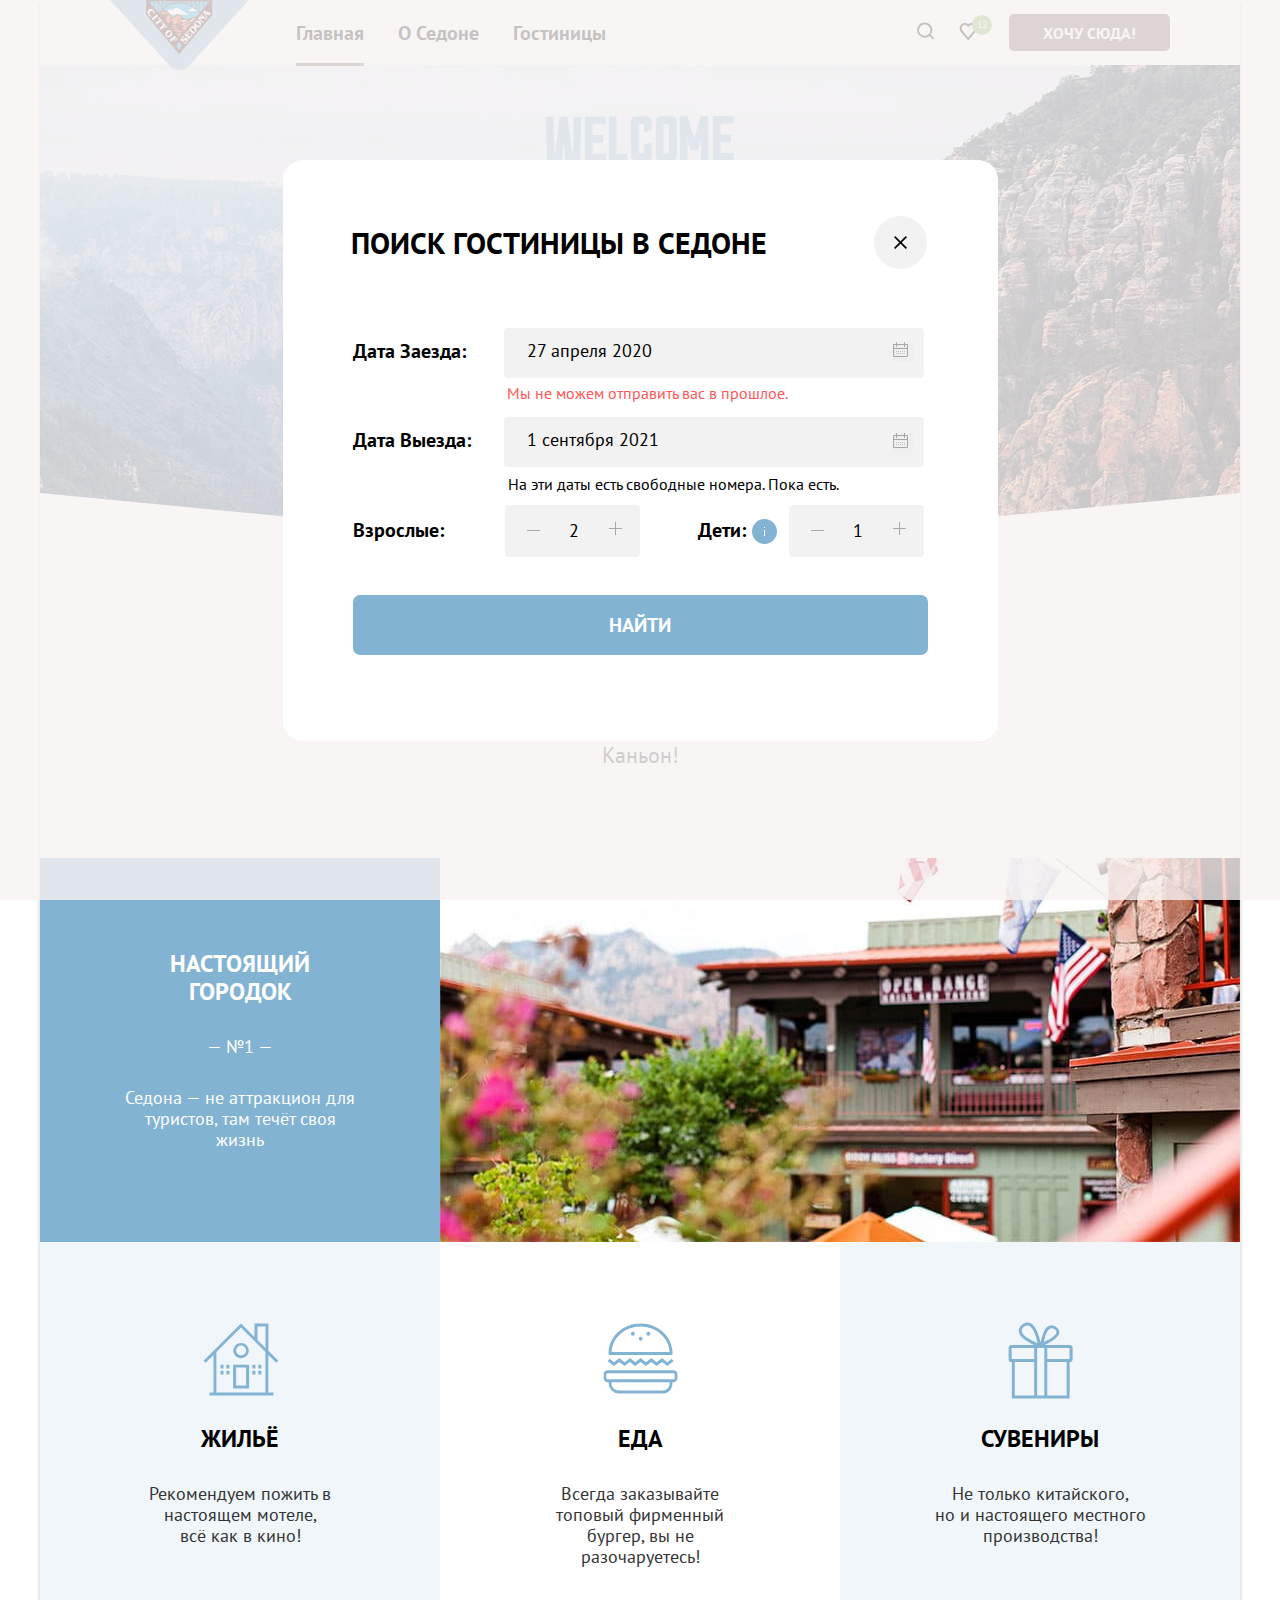
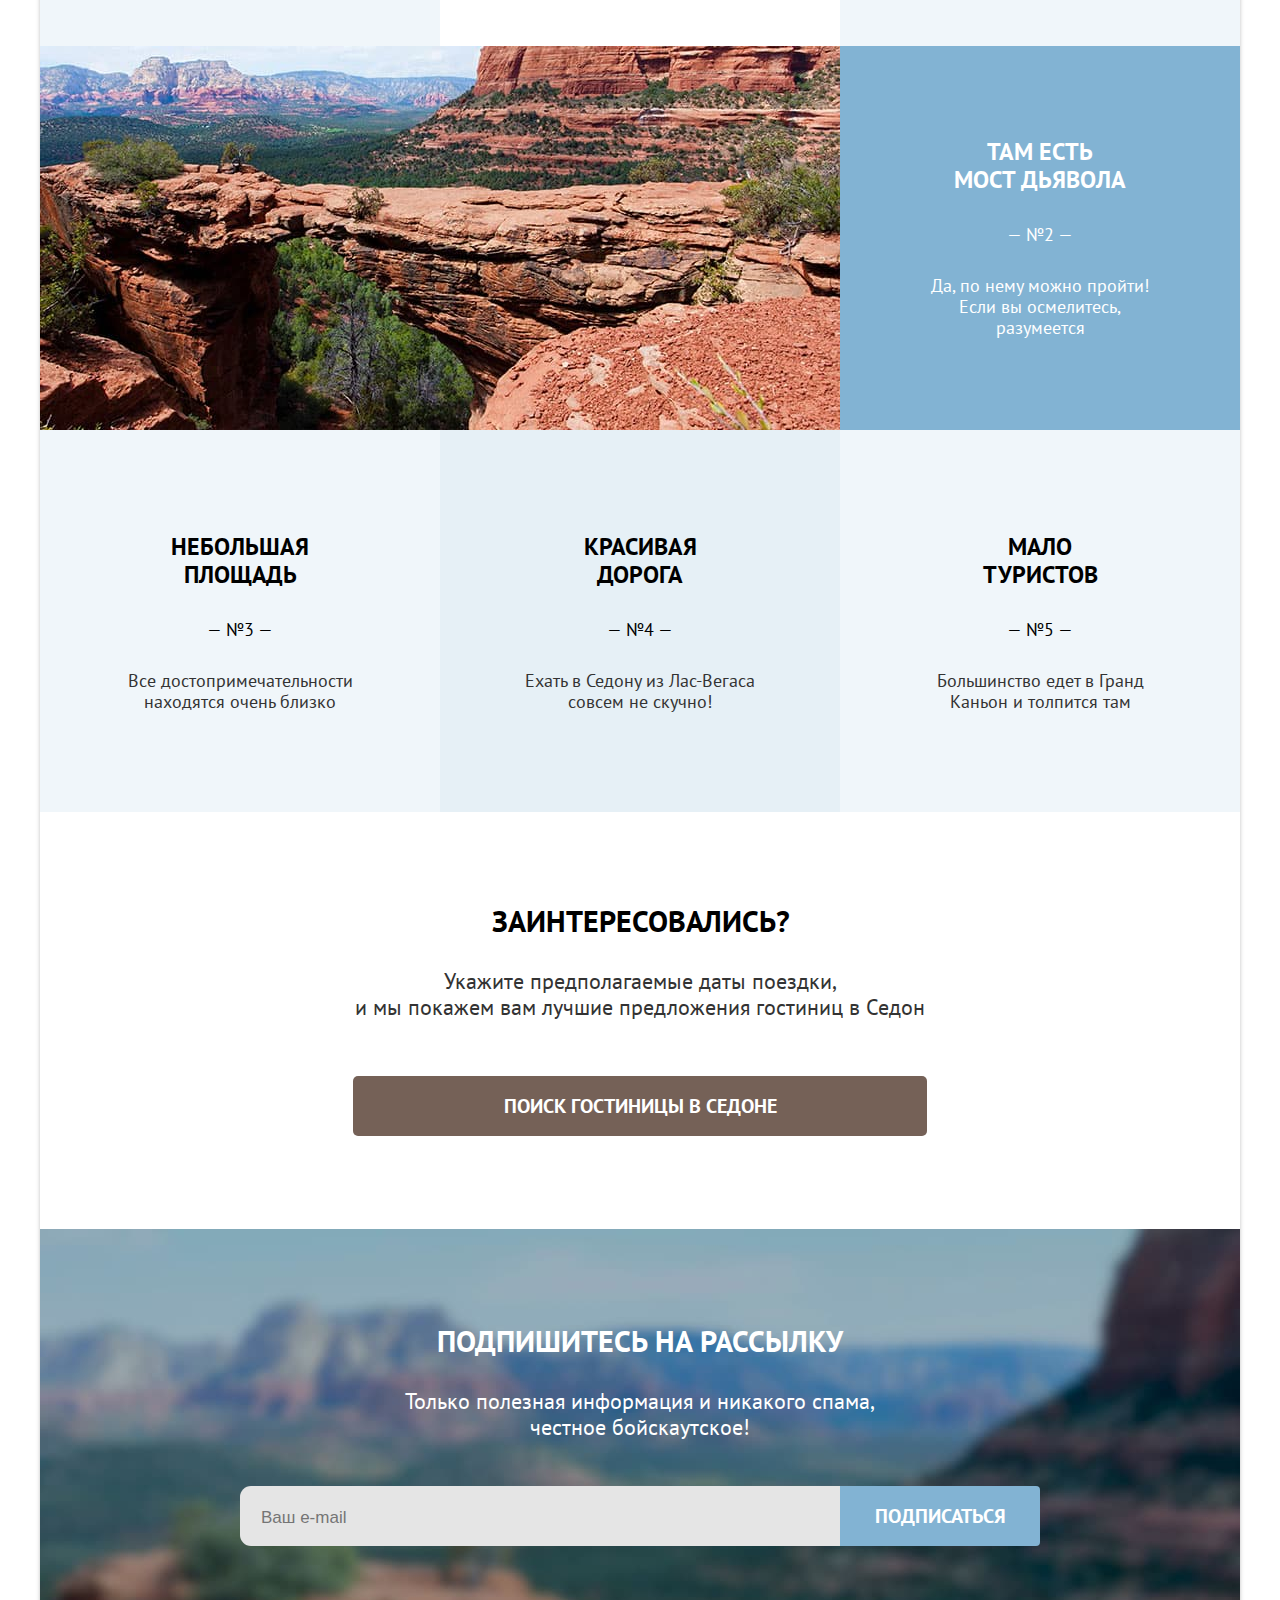
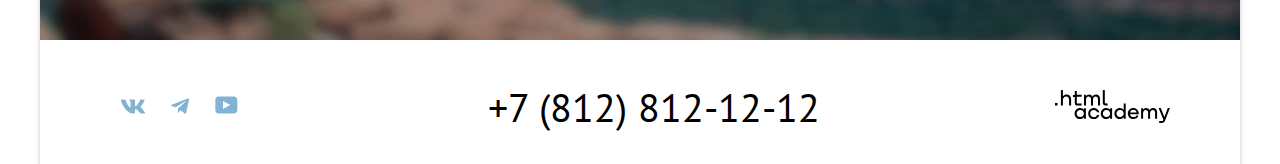
==== commit bdf56821: "На защиту №2" ====
--- a/index.html
+++ b/index.html
@@ -78,7 +78,7 @@
                 <ul class="advantages-extra-list">
                   <li class="advantages-extra-list-item advantages-extra-list-item-wrapper advantages-extra-list-first">
                     <h3 class="advantages-extra-list-title">Жильё</h3>
-                    <p class="advantages-extra-list-text">Рекомендуем пожить<br> в настоящем мотеле,<br> всё как в кино!
+                    <p class="advantages-extra-list-text">Рекомендуем пожить в настоящем мотеле,<br>всё как в кино!
                     </p>
                   </li>
                   <li class="advantages-extra-list-item advantages-extra-list-item-tools advantages-extra-list-second">
--- a/styles/styles.css
+++ b/styles/styles.css
@@ -77,9 +77,10 @@
 }
 
 .button-navigation {
+  font-family: "PT Sans", "Arial", sans-serif;
   color: #ffffff;
   background-color: #756157;
-  font-size: 14px;
+  font-size: 16px;
   line-height: 20px;
   font-weight: 700;
   text-align: center;
@@ -689,6 +690,10 @@
   padding: 0;
   margin: 0;
   border: 0;
+}
+
+.field-group input[type="text"] {
+  padding-left: 23px;
 }
 
 .filters-fieldset:nth-child(2) {
@@ -1976,7 +1981,6 @@
   font-size: 18px;
   line-height: 21px;
   font-weight: 400;
-  padding-left: 17px;
   color: #000000
 }
 
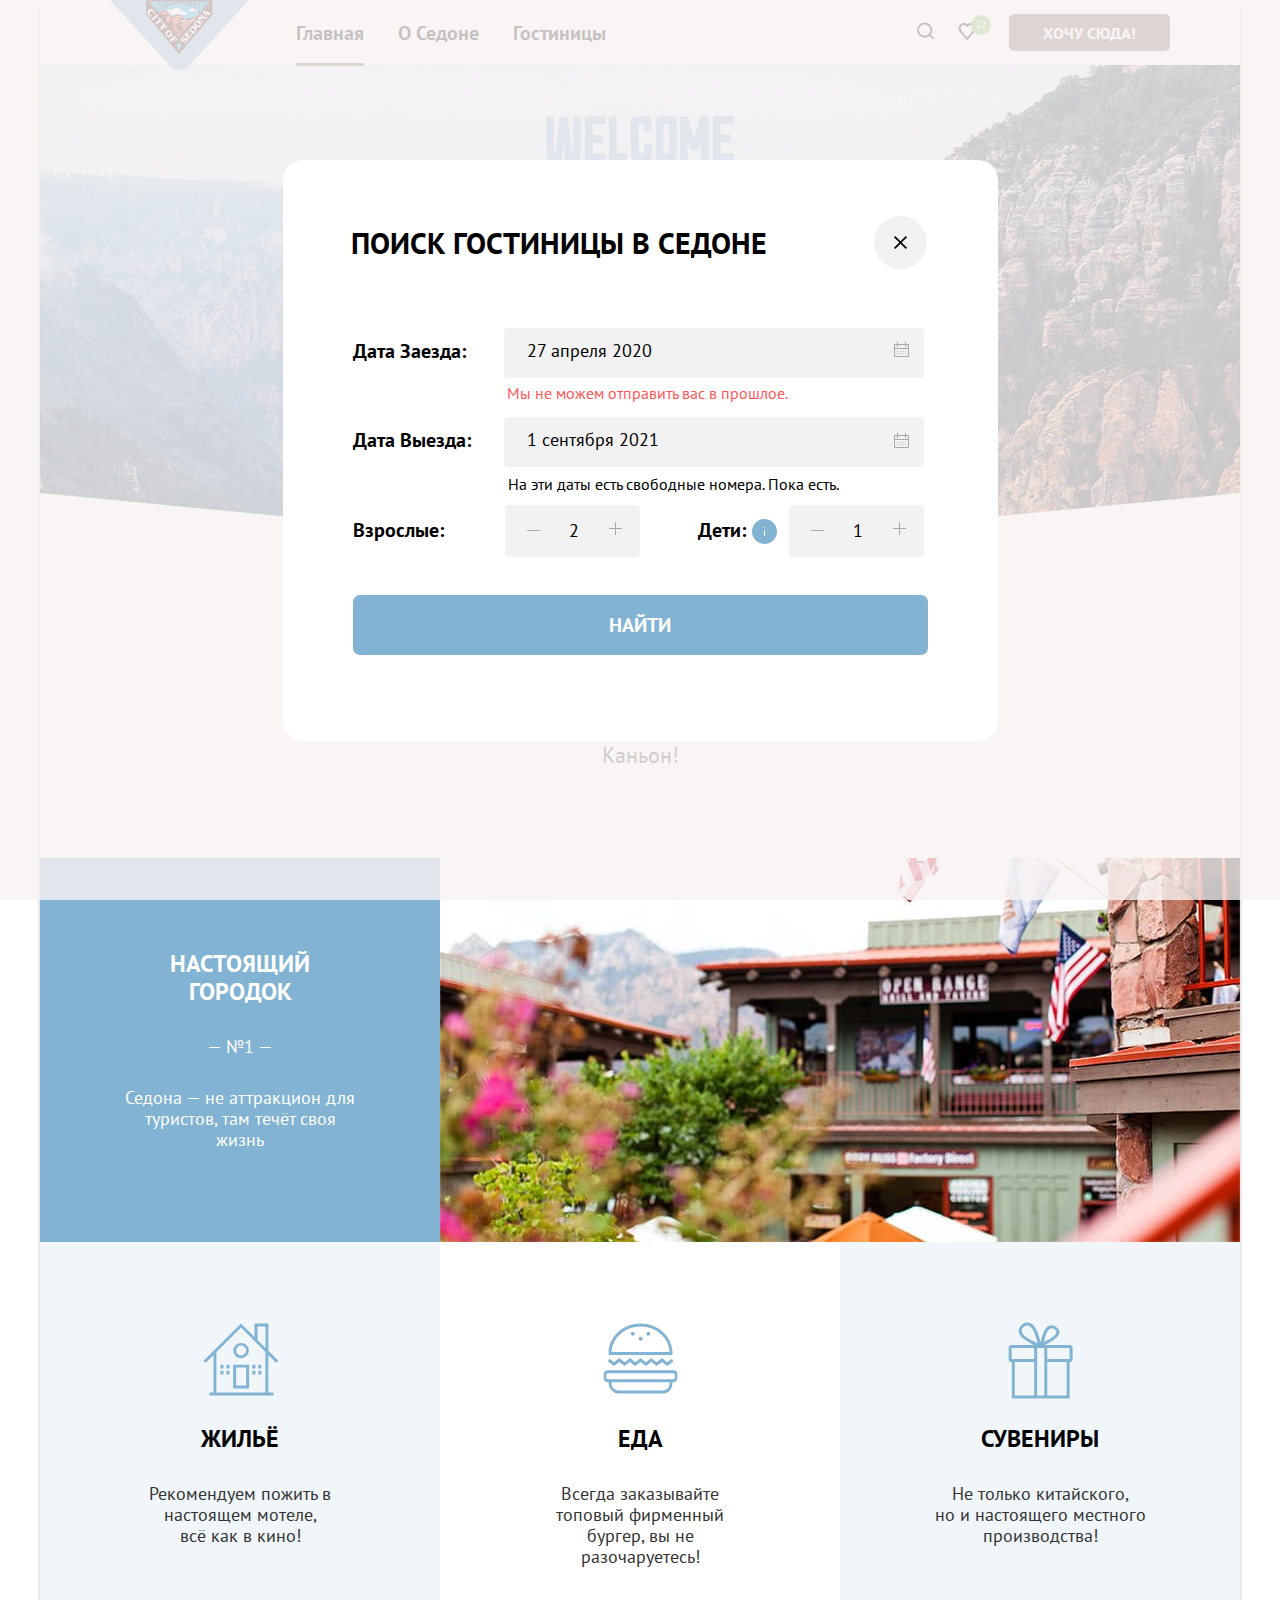
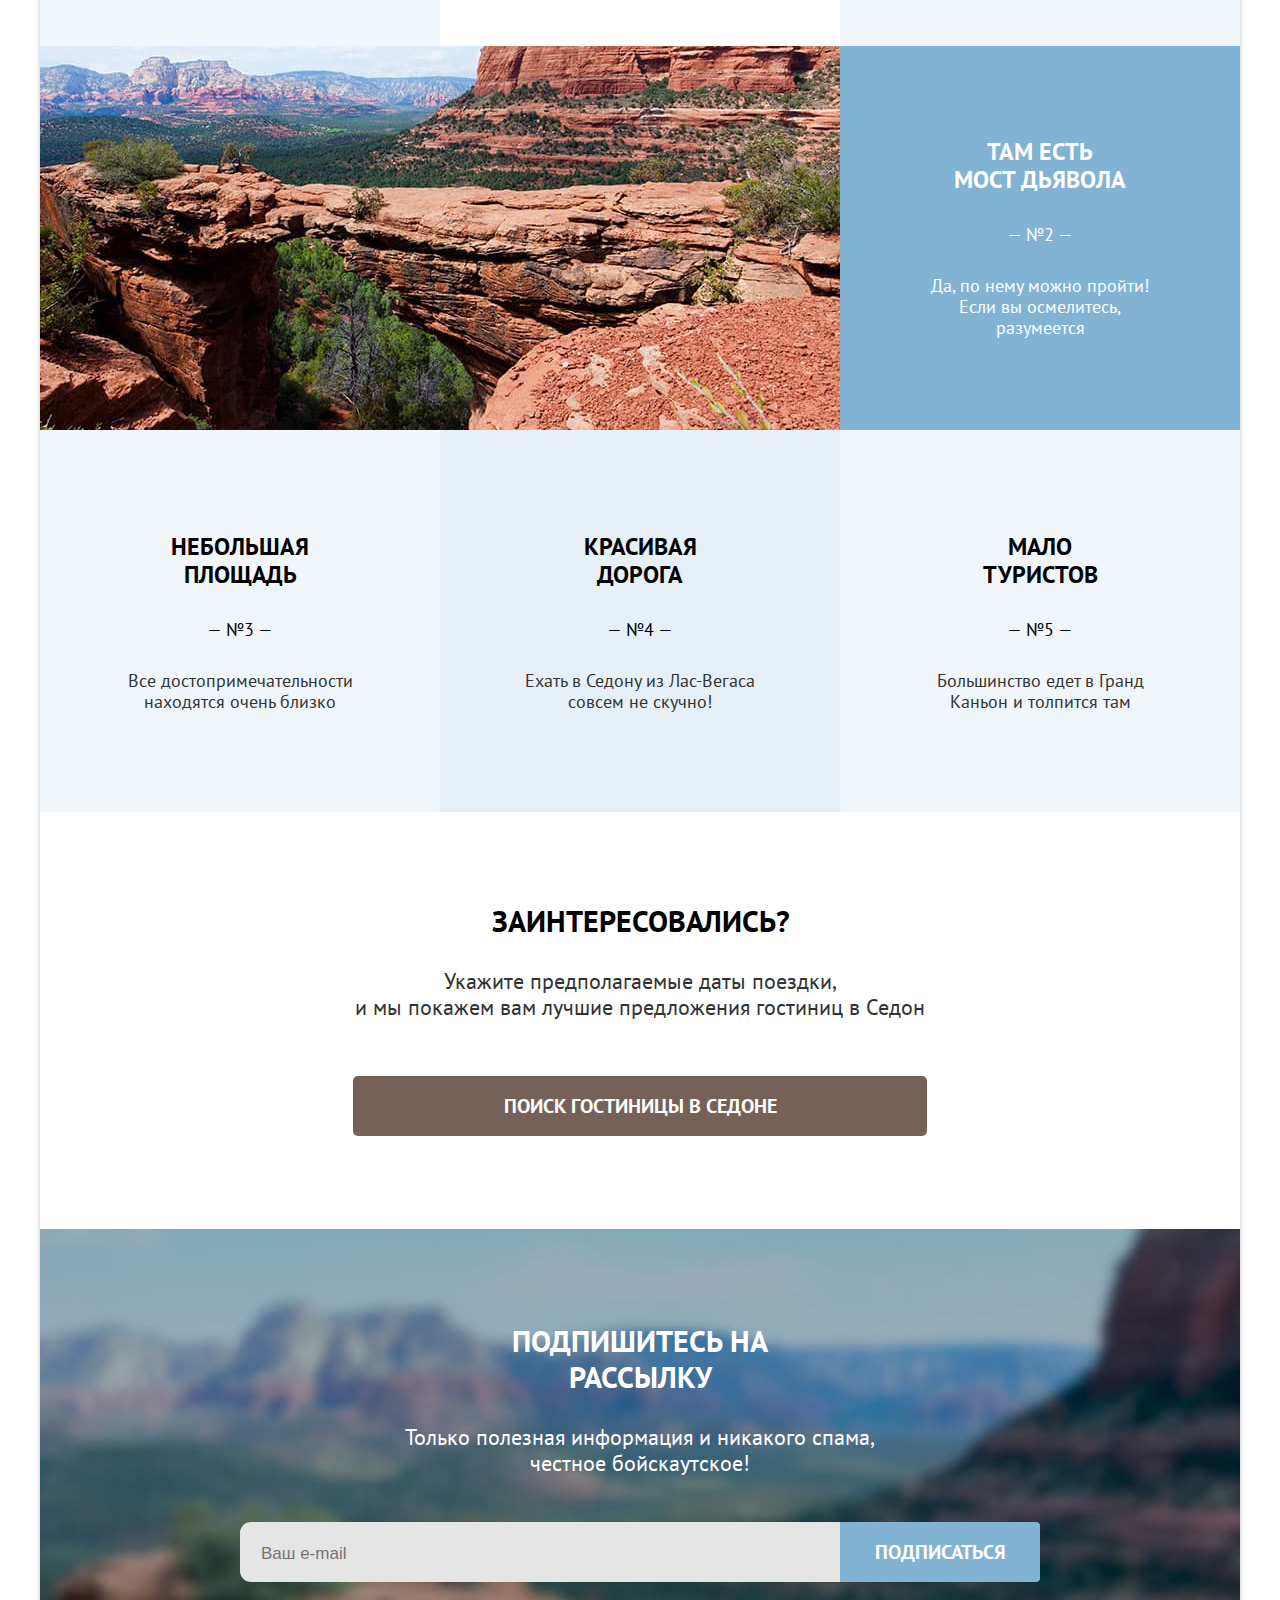
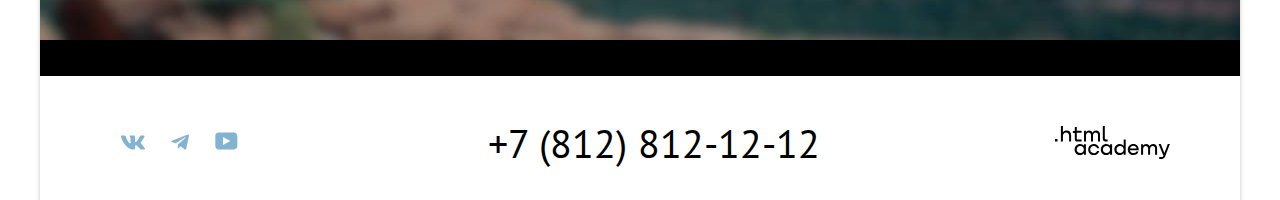
==== commit 72169775: "Merge pull request #7 from Dok-s/master" ====
--- a/index.html
+++ b/index.html
@@ -291,9 +291,7 @@
                       </svg>
                     </button>
                     <span class="tooltip-text" role="tooltip" id="tooltip-children">
-                      Укажите количество детей,<br> которые будут с вами, возраст<br> которых от 6 до 18 лет. Дети<br>
-                      до 6 лет
-                      размещаются<br> бесплатно.
+                      Укажите количество детей, которые будут с вами, возраст которых от 6 до 18 лет. Дети до 6 лет размещаются бесплатно.
                     </span>
                   </span>
                 </span>
--- a/styles/styles.css
+++ b/styles/styles.css
@@ -59,7 +59,6 @@
 }
 
 .navigation-list {
-  width: 390px;
   height: 66px;
   margin: 0;
   padding: 0;
@@ -87,7 +86,7 @@
   text-transform: uppercase;
   width: 161px;
   height: 37px;
-  margin-left: 32.3px;
+  margin-left: 27.3px;
   margin-right: 70px;
   border: none;
   border-radius: 5px;
@@ -106,7 +105,8 @@
   margin: 0;
   margin-bottom: auto;
   margin-top: auto;
-  margin-left: 23.52px;
+  margin-left: 22.52px;
+  width: 24px;
 }
 
 .like {
@@ -155,6 +155,10 @@
   list-style: none;
   margin-right: 34px;
   padding-top: 20px;
+}
+
+.navigation-item-wrapper {
+  min-width: 82px;
 }
 
 .navigation-item-link {
@@ -397,8 +401,8 @@
 }
 
 .newsletter-index {
-  color: #000000;
-  background-color: #ffffff;
+  color: #ffffff;
+  background-color: #000000;
   background-image: url("../images/background-footer.jpeg");
   background-size: 100% auto;
   background-repeat: no-repeat;
@@ -419,6 +423,7 @@
   text-transform: uppercase;
   margin: 0;
   margin-bottom: 29px;
+  width: 404px;
 }
 
 .newsletter-index .newsletter-text {
@@ -430,6 +435,32 @@
   width: 475px;
   margin: 0px;
   margin-bottom: 46px;
+  width: 476px;
+}
+
+.newsletter-catalog .newsletter-title {
+  color: #000000;
+  background-color: #ffffff;
+  font-size: 30px;
+  line-height: 36px;
+  font-weight: 700;
+  text-align: center;
+  text-transform: uppercase;
+  margin: 0;
+  margin-bottom: 29px;
+  width: 404px;
+}
+
+.newsletter-catalog .newsletter-text {
+  color: #333333;
+  background-color: #ffffff;
+  font-size: 22px;
+  line-height: 26px;
+  font-weight: 400;
+  text-align: center;
+  margin: 0px;
+  margin-bottom: 46px;
+  width: 476px;
 }
 
 .newsletter-input {
@@ -520,7 +551,7 @@
   outline: none;
 }
 
-.social-link-network:hover path {
+.social-link:hover path {
   fill: #68A2CA;
 }
 
@@ -650,6 +681,7 @@
   font-weight: 400;
   text-align: center;
   margin-left: 2px;
+  text-decoration: none;
 }
 
 .breadcrumbs-item-home {
@@ -694,6 +726,25 @@
 
 .field-group input[type="text"] {
   padding-left: 23px;
+}
+
+.field-mans input[type="number"]::-webkit-outer-spin-button,
+.field-mans input[type="number"]::-webkit-inner-spin-button, {
+  -webkit-appearance: none;
+  margin: 0;
+}
+
+.field-mans input[type="number"] {
+  -moz-appearance: textfield;
+}
+
+input[type='number'] {
+  -moz-appearance:textfield;
+}
+
+input::-webkit-outer-spin-button,
+input::-webkit-inner-spin-button {
+  -webkit-appearance: none;
 }
 
 .filters-fieldset:nth-child(2) {
@@ -888,7 +939,12 @@
 }
 
 .catalog-card-image {
-  margin-bottom: -13px;
+  margin-bottom: 11px;
+}
+
+.catalog-card-name {
+  text-decoration: none;
+  color: #000000;
 }
 
 .number-of-hotels {
@@ -912,7 +968,6 @@
   width: 163px;
   height: 48px;
   display: flex;
-  column-gap: 8px;
   margin-left: auto;
 }
 
@@ -922,7 +977,6 @@
 
 .view-type-item:nth-child(1) {
   border-radius: 4px;
-  margin: 0;
   color: #000000;
   background-color: #ffffff;
   background-image: url(../images/icon-table-1.svg);
@@ -930,16 +984,16 @@
   background-position-y: center;
   background-repeat: no-repeat;
   outline: none;
+  margin-left: 3px;
 }
 
 .view-type-item-wrapper {
-  border: 3px solid #000000;
+  border: 2px solid #000000;
 }
 
 .view-type-item:nth-child(2) {
-  border: 3px solid #EEEEEE;
+  border: 2px solid #EEEEEE;
   border-radius: 4px;
-  margin: 0;
   color: #000000;
   background-color: #ffffff;
   background-image: url(../images/icon-table-2.svg);
@@ -950,9 +1004,8 @@
 }
 
 .view-type-item:nth-child(3) {
-  border: 3px solid #EEEEEE;
+  border: 2px solid #EEEEEE;
   border-radius: 4px;
-  margin: 0;
   color: #000000;
   background-color: #ffffff;
   background-image: url(../images/icon-table-3.svg);
@@ -963,9 +1016,11 @@
 }
 
 .view-type-item .button {
-  width: 43px;
+  width: 48px;
   height: 48px;
-  margin-top: -3px;
+  margin-top: -2px;
+  margin-left: -2px;
+  margin-right: -2px;
   box-sizing: border-box;
   border-radius: 4px;
   display: block;
@@ -973,19 +1028,15 @@
 }
 
 .view-type-item:hover {
-  border: 3px solid #000000;
-}
-
-.view-type-item:focus {
-  border: 3px solid #68A2CA;
+  border: 2px solid #000000;
 }
 
 .view-type-item:active {
-  border: 3px solid #000000;
+  border: 2px solid #000000;
 }
 
 .view-type-item .button:focus {
-  border: 3px solid #68A2CA;
+  border: 2px solid #68A2CA;
 }
 
 .catalog-filter {
@@ -1029,7 +1080,8 @@
   position: absolute;
   height: 4px;
   background-color: #ffffff;
-  width: 220px;
+  left: 0;
+  width: 228px;
 }
 
 
@@ -1098,7 +1150,6 @@
 
 .catalog {
   width: 1056px;
-  height: 876px;
   margin-bottom: 96px;
   padding-left: 73px;
   margin-bottom: 67px;
@@ -1171,6 +1222,7 @@
   width: 301px;
   flex-wrap: wrap;
   flex-direction: row;
+  margin-top: 15px;
 }
 
 .button-insert {
@@ -1326,6 +1378,7 @@
   background-position: right 18px center;
   appearance: none;
   padding-left: 20px;
+  border-radius: 4px;
 }
 
 .newsletter-catalog {
@@ -1340,29 +1393,6 @@
   justify-content: center;
   padding-top: 94px;
   padding-bottom: 94px;
-}
-
-.newsletter-catalog .newsletter-title {
-  color: #000000;
-  background-color: #ffffff;
-  font-size: 30px;
-  line-height: 36px;
-  font-weight: 700;
-  text-align: center;
-  text-transform: uppercase;
-  margin: 0;
-  margin-bottom: 29px;
-}
-
-.newsletter-catalog .newsletter-text {
-  color: #333333;
-  background-color: #ffffff;
-  font-size: 22px;
-  line-height: 26px;
-  font-weight: 400;
-  text-align: center;
-  margin: 0px;
-  margin-bottom: 46px;
 }
 
 .main-header {
@@ -1756,11 +1786,13 @@
   position: absolute;
   right: 15px;
   top: 18px;
-  width: 20px;
-  height: 20px;
+  width: 15px;
+  height: 15px;
   border: none;
   background-image: url(../images/calendar.svg);
   background-repeat: no-repeat;
+  background-color: #f2f2f2;
+  margin-right: 4px;
 }
 
 .date-button-wrapper {
